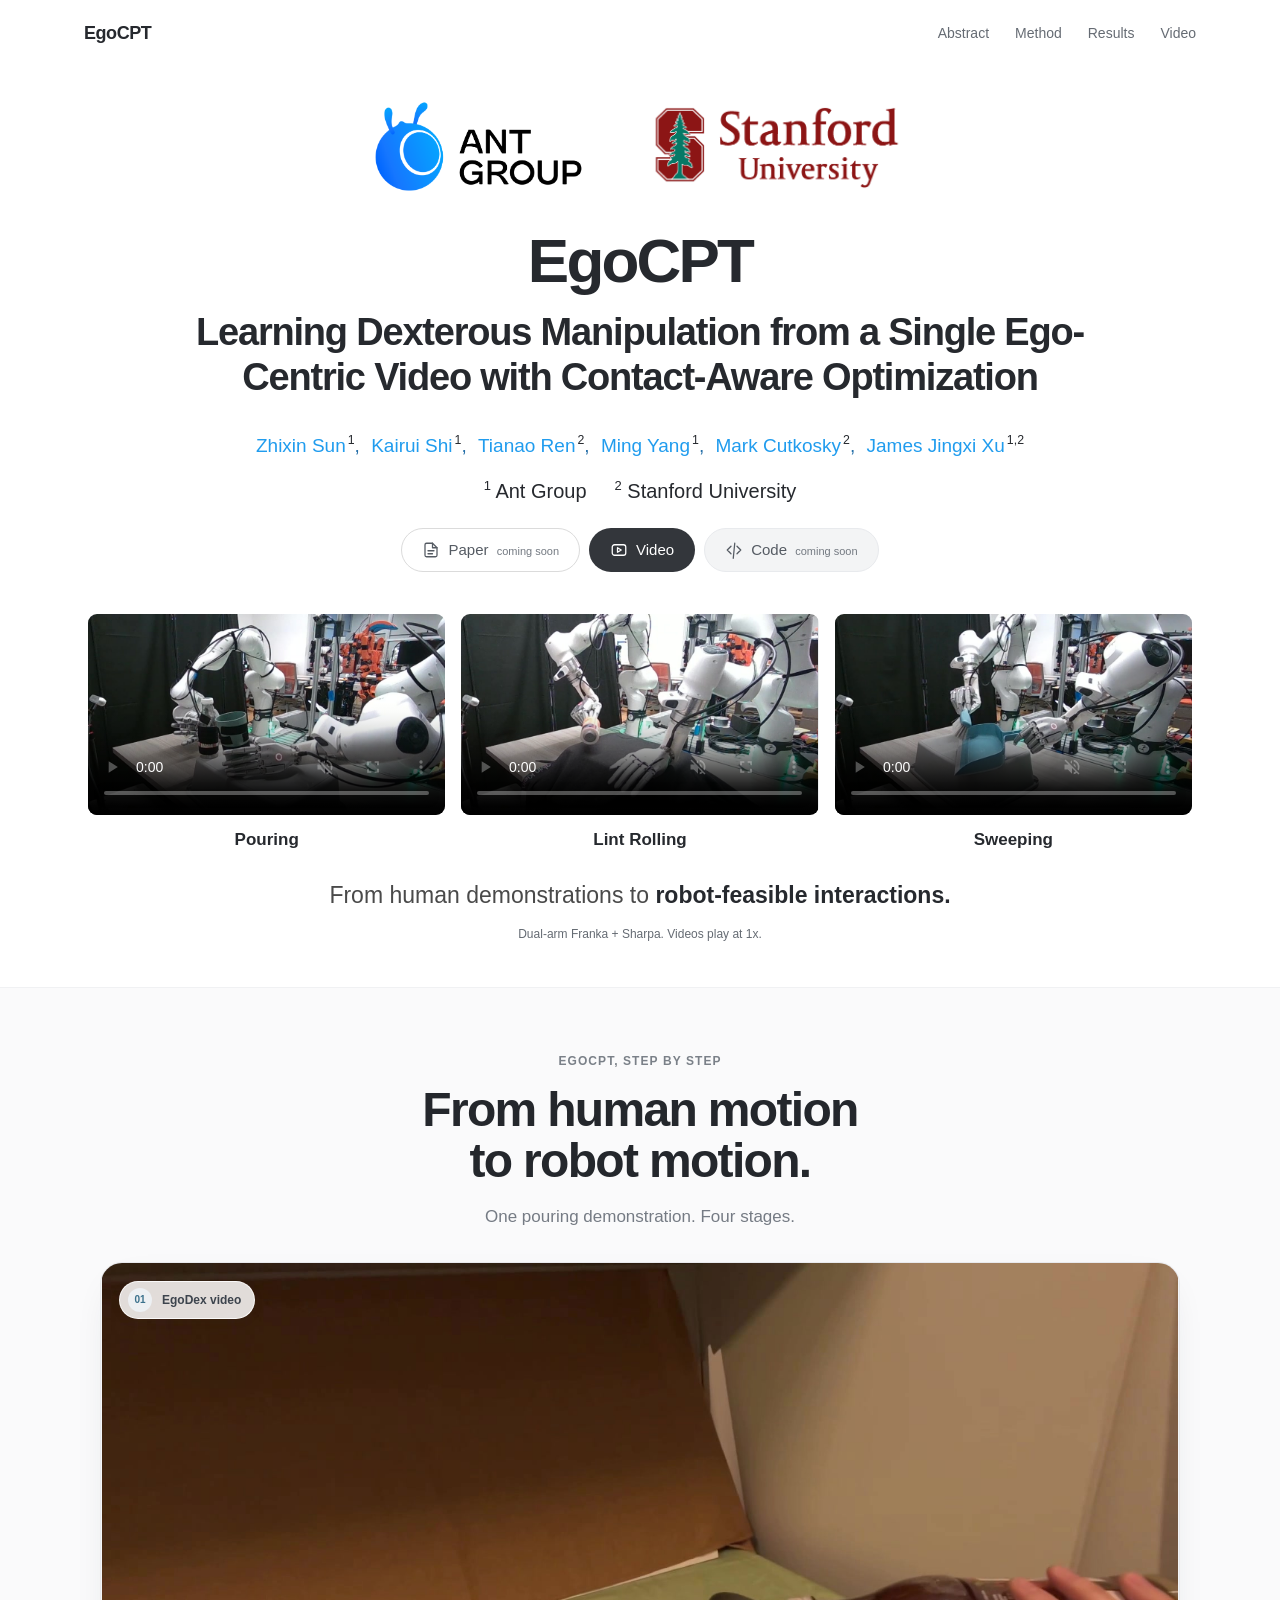
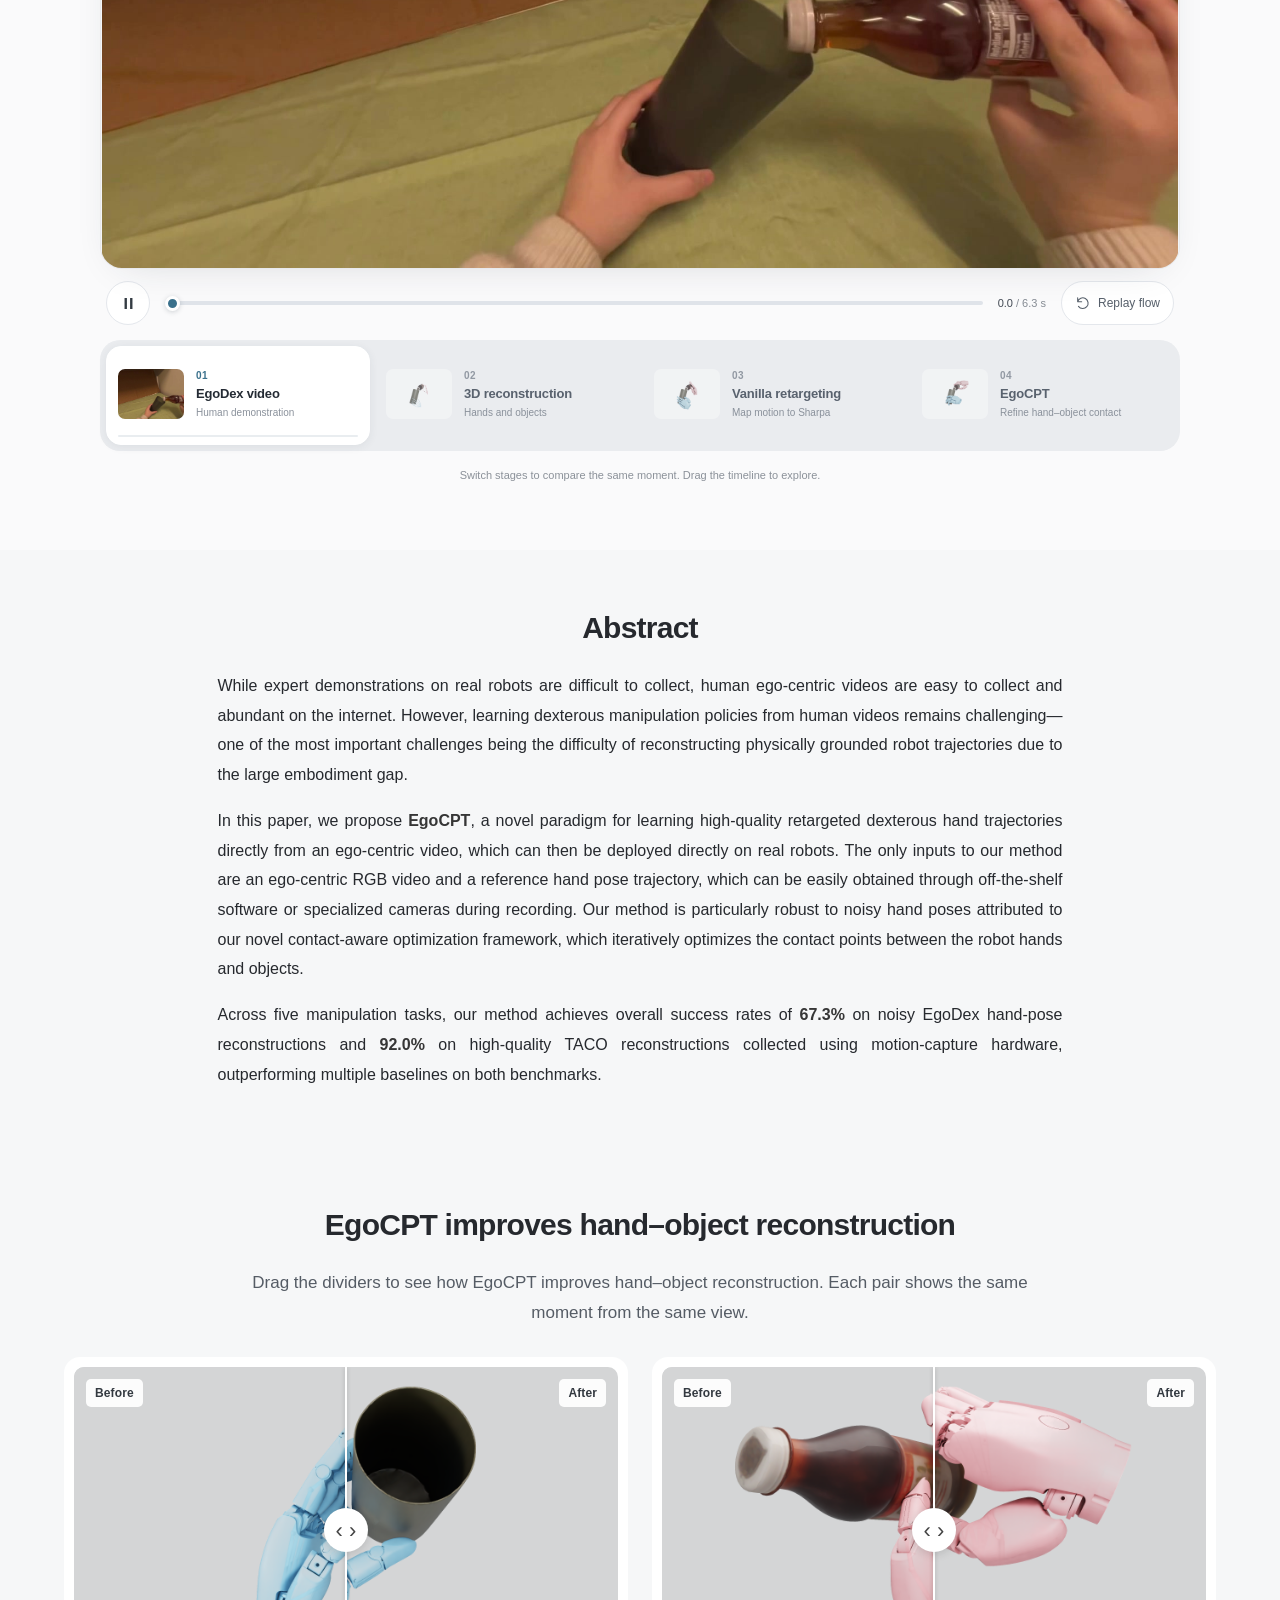
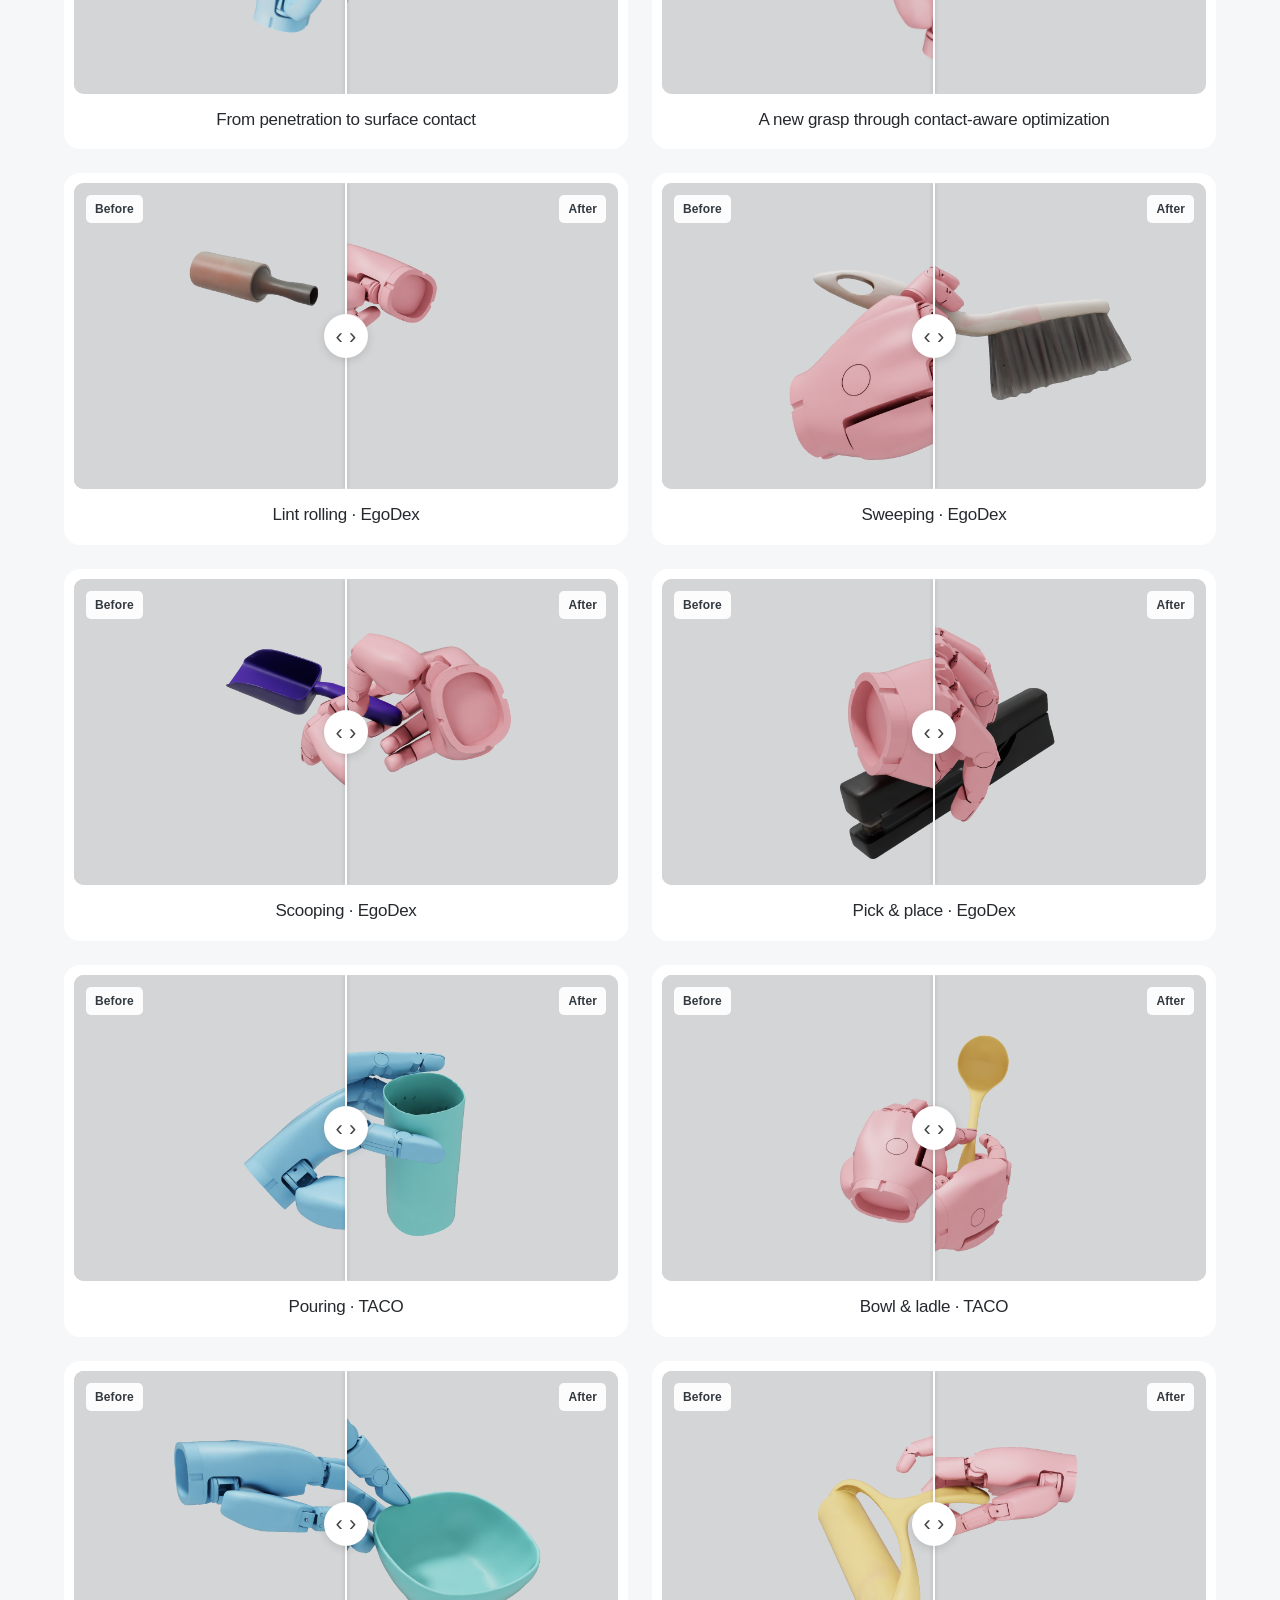
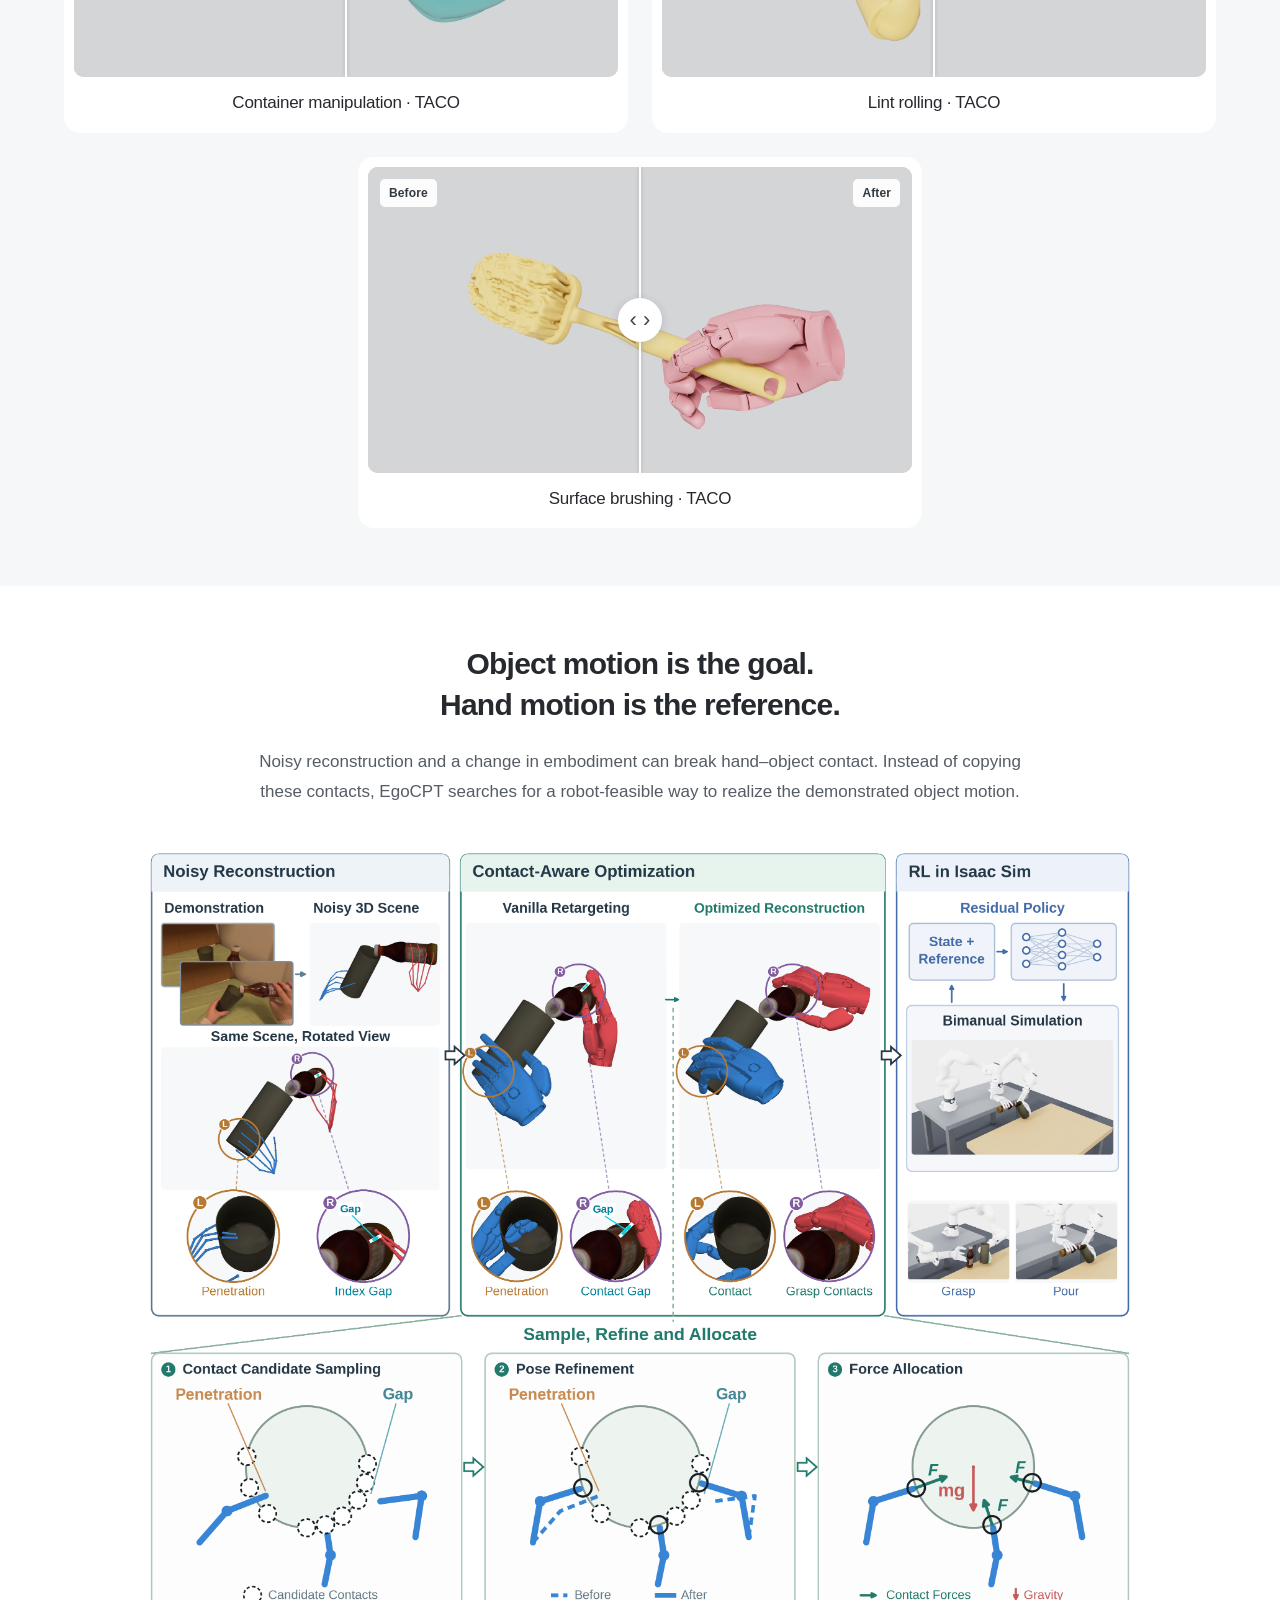
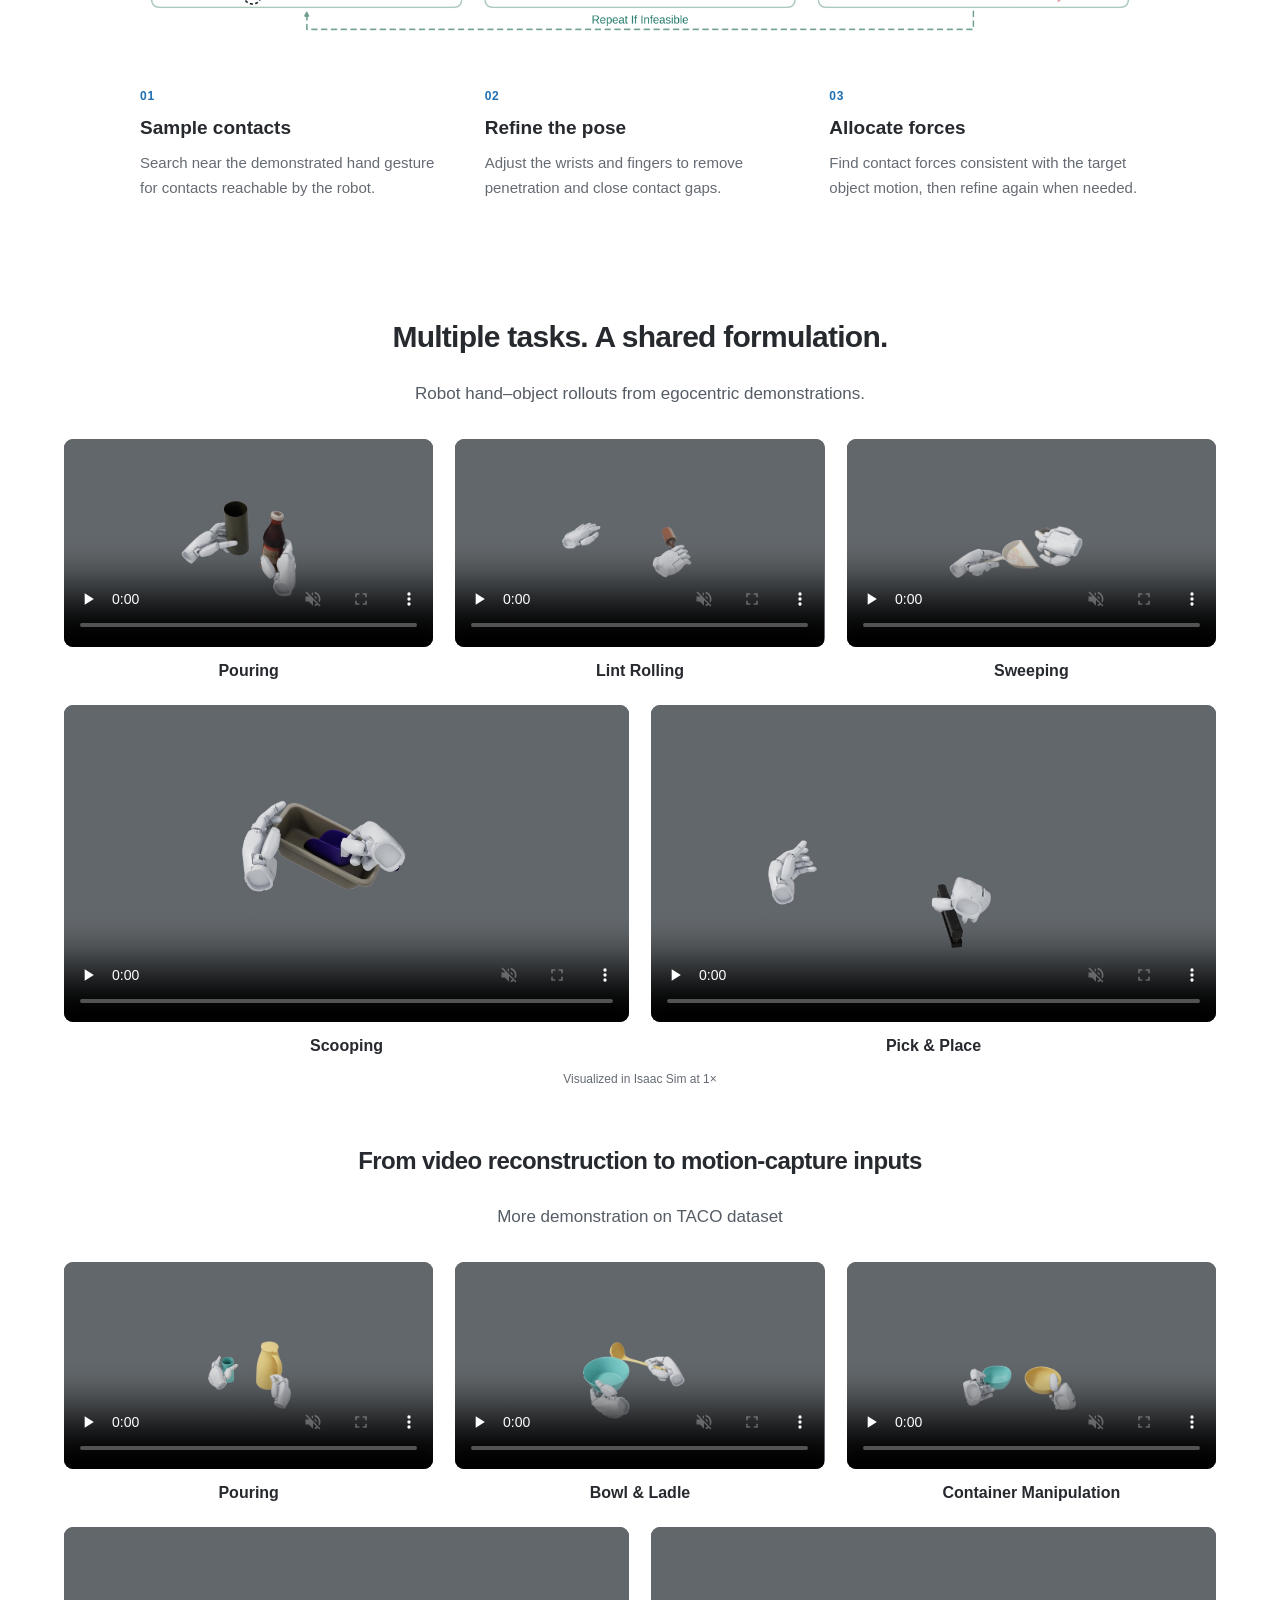
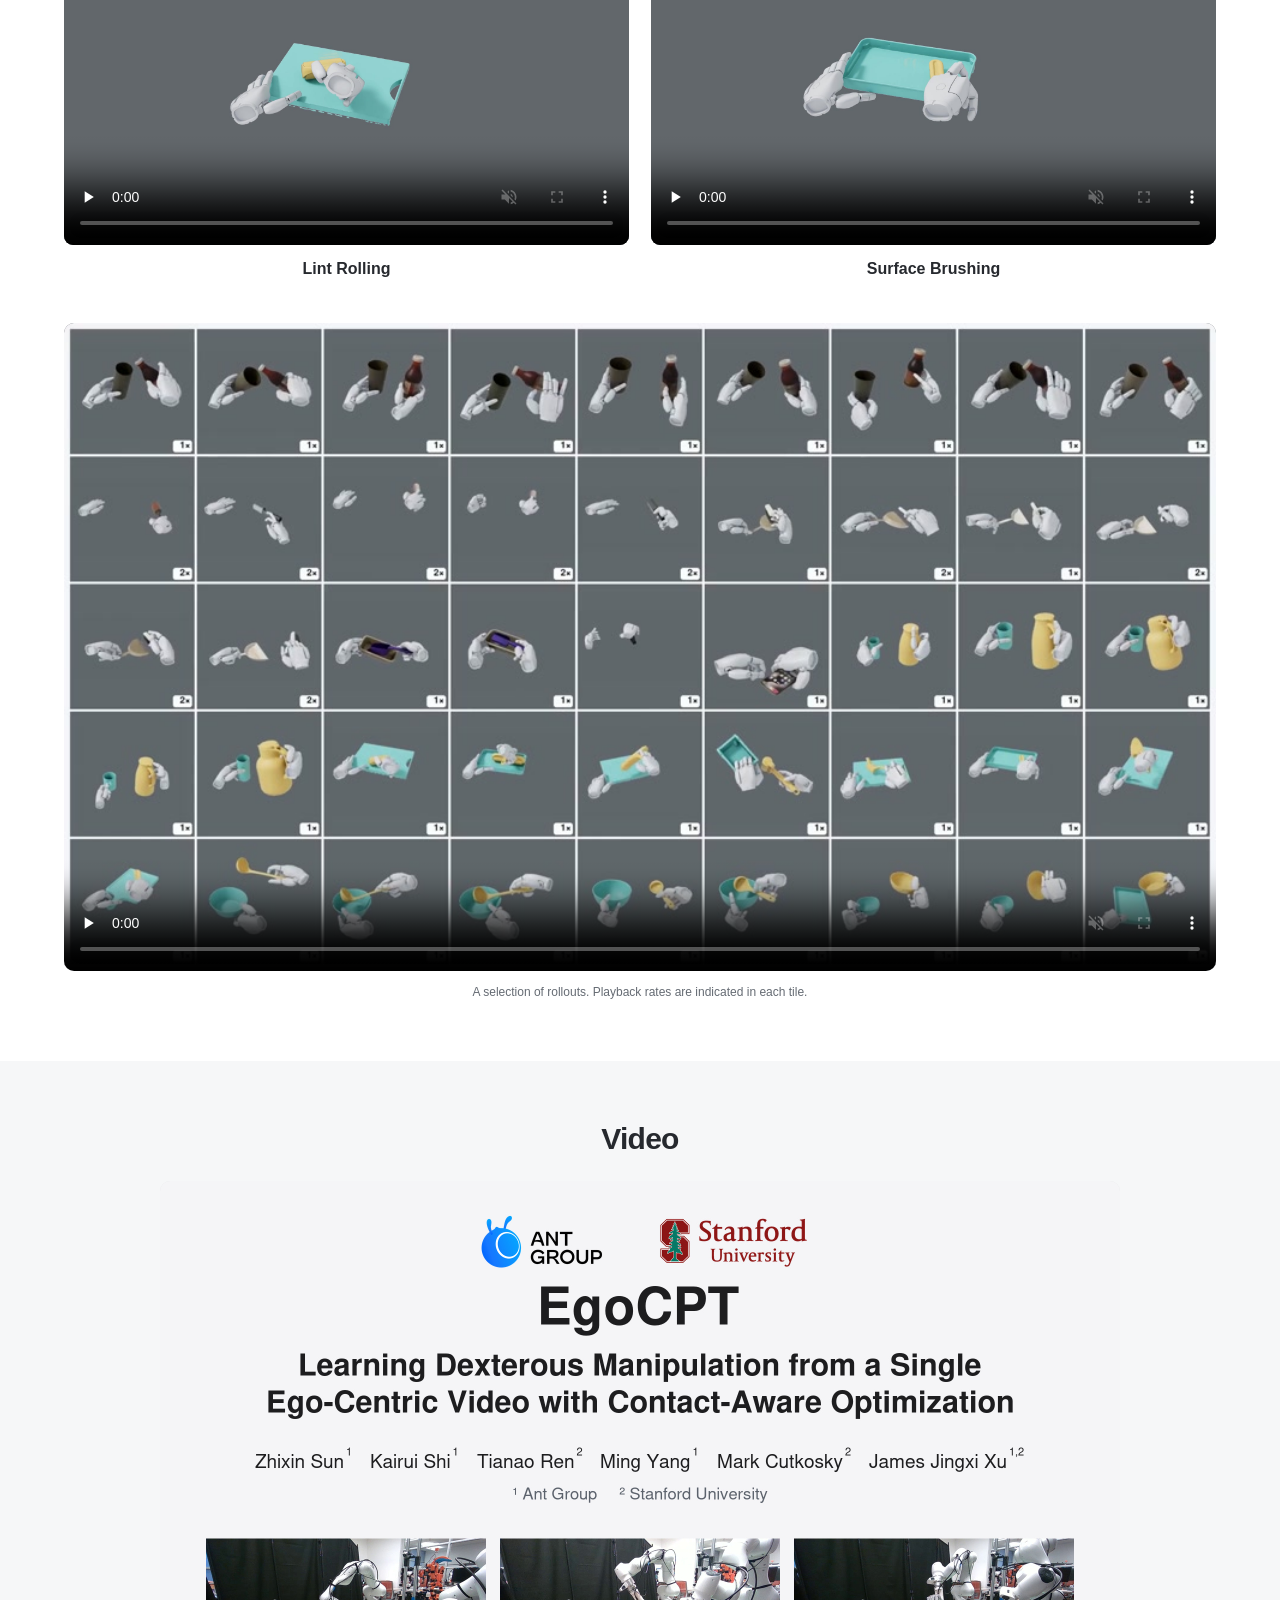
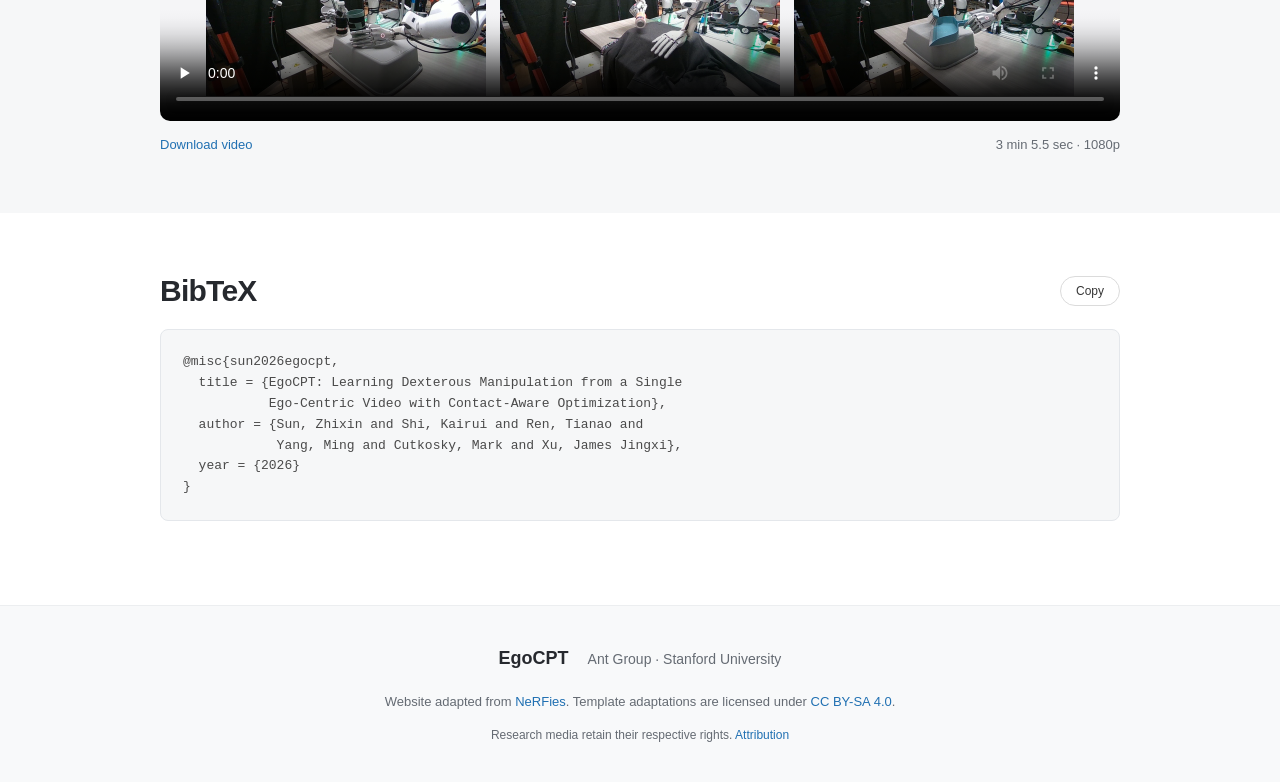
==== index.html @ 35721b4a "Remove unexplained author asterisk from site and video" ====
<!DOCTYPE html>
<html lang="en">
<head>
  <meta charset="utf-8">
  <meta name="viewport" content="width=device-width, initial-scale=1">
  <meta name="description" content="EgoCPT learns dexterous manipulation from a single ego-centric video with contact-aware optimization. A joint project of Ant Group and Stanford University.">
  <meta name="theme-color" content="#ffffff">
  <meta property="og:type" content="website">
  <meta property="og:title" content="EgoCPT: Learning Dexterous Manipulation from a Single Ego-Centric Video with Contact-Aware Optimization">
  <meta property="og:description" content="Object motion is the goal. Human hand motion is the reference. Recover robot-feasible contacts before learning to act.">
  <meta property="og:url" content="https://applewonder.github.io/EgoCPT.github.io/">
  <meta property="og:image" content="https://applewonder.github.io/EgoCPT.github.io/static/images/hero-pour.jpg">
  <link rel="canonical" href="https://applewonder.github.io/EgoCPT.github.io/">
  <title>EgoCPT: Learning Dexterous Manipulation from a Single Ego-Centric Video with Contact-Aware Optimization</title>
  <link rel="icon" href="static/images/favicon.svg" type="image/svg+xml">
  <link rel="stylesheet" href="static/css/bulma.min.css">
  <link rel="stylesheet" href="static/css/nerfies.css">
  <link rel="stylesheet" href="static/css/site.css">
  <link rel="stylesheet" href="static/css/flow.css">
  <script src="static/js/site.js" defer></script>
  <script src="static/js/flow.js" defer></script>
</head>
<body>
  <a class="skip-link" href="#main">Skip to content</a>
  <nav class="project-nav" aria-label="Page sections">
    <a class="wordmark" href="#top">EgoCPT</a>
    <div class="nav-links">
      <a href="#abstract">Abstract</a>
      <a href="#method">Method</a>
      <a href="#results">Results</a>
      <a href="#video">Video</a>
    </div>
  </nav>

  <main id="main">
    <!-- The publication header and section layout are adapted from NeRFies. -->
    <section class="hero publication-header" id="top">
      <div class="hero-body">
        <div class="container is-max-desktop has-text-centered">
          <div class="institution-logos" aria-label="Author affiliations">
            <a href="https://www.antgroup.com/en" target="_blank" rel="noopener" aria-label="Ant Group">
              <img class="ant-group-logo" src="static/logos/ant-group.png" alt="Ant Group" width="1311" height="575">
            </a>
            <a href="https://www.stanford.edu/" target="_blank" rel="noopener" aria-label="Stanford University">
              <img class="stanford-logo" src="static/logos/stanford.png" alt="Stanford University" width="1080" height="346">
            </a>
          </div>
          <h1 class="title is-1 publication-title">
            <span class="project-name">EgoCPT</span>
            <span class="paper-title">Learning Dexterous Manipulation from a Single Ego-Centric Video with Contact-Aware Optimization</span>
          </h1>
          <div class="publication-authors">
            <span class="author-block"><a href="https://www.linkedin.com/in/zhixin-sun-867335292/" target="_blank" rel="noopener noreferrer">Zhixin Sun</a><sup>1</sup>,</span>
            <span class="author-block"><a href="https://kairui-shi.github.io/" target="_blank" rel="noopener noreferrer">Kairui Shi</a><sup>1</sup>,</span>
            <span class="author-block"><a href="https://teoren0217.github.io/" target="_blank" rel="noopener noreferrer">Tianao Ren</a><sup>2</sup>,</span>
            <span class="author-block"><a href="https://users.ece.northwestern.edu/~mya671/" target="_blank" rel="noopener noreferrer">Ming Yang</a><sup>1</sup>,</span>
            <span class="author-block"><a href="https://profiles.stanford.edu/mark-cutkosky" target="_blank" rel="noopener noreferrer">Mark Cutkosky</a><sup>2</sup>,</span>
            <span class="author-block"><a href="https://jxu.ai/" target="_blank" rel="noopener noreferrer">James Jingxi Xu</a><sup>1,2</sup>
            </span>
          </div>
          <div class="publication-affiliations">
            <span><sup>1</sup> Ant Group</span>
            <span><sup>2</sup> Stanford University</span>
          </div>
          <div class="publication-links">
            <button class="button is-rounded code-pending paper-pending" type="button" disabled aria-label="Paper coming soon">
              <svg class="link-icon" viewBox="0 0 24 24" aria-hidden="true"><path d="M14 3H6a2 2 0 0 0-2 2v14a2 2 0 0 0 2 2h12a2 2 0 0 0 2-2V9z"/><path d="M14 3v6h6M8 13h8M8 17h6"/></svg>
              <span>Paper <span class="pending-note">coming soon</span></span>
            </button>
            <a class="button is-rounded is-dark" href="#video">
              <svg class="link-icon" viewBox="0 0 24 24" aria-hidden="true"><rect x="3" y="5" width="18" height="14" rx="3"/><path d="m10 9 5 3-5 3z"/></svg>
              <span>Video</span>
            </a>
            <span class="button is-rounded code-pending" aria-label="Research code coming soon">
              <svg class="link-icon" viewBox="0 0 24 24" aria-hidden="true"><path d="m8 7-5 5 5 5m8-10 5 5-5 5m-3-14-2 20"/></svg>
              <span>Code <span class="pending-note">coming soon</span></span>
            </span>
          </div>
        </div>
      </div>
    </section>

    <section class="hero teaser" aria-label="Real-world demonstrations">
      <div class="container is-max-widescreen">
        <div class="hero-body">
          <div class="hardware-grid">
            <figure class="hardware-card">
              <video class="auto-video" autoplay muted loop playsinline controls preload="metadata" poster="static/images/hero-pour.jpg" aria-label="Real-world pouring demonstration">
                <source src="static/videos/real-pour.mp4" type="video/mp4">
              </video>
              <figcaption>Pouring</figcaption>
            </figure>
            <figure class="hardware-card">
              <video class="auto-video" autoplay muted loop playsinline controls preload="metadata" poster="static/images/hero-lint.jpg" aria-label="Real-world lint rolling demonstration">
                <source src="static/videos/real-lint.mp4" type="video/mp4">
              </video>
              <figcaption>Lint Rolling</figcaption>
            </figure>
            <figure class="hardware-card">
              <video class="auto-video" autoplay muted loop playsinline controls preload="metadata" poster="static/images/hero-sweep.jpg" aria-label="Real-world sweeping demonstration">
                <source src="static/videos/real-sweep.mp4" type="video/mp4">
              </video>
              <figcaption>Sweeping</figcaption>
            </figure>
          </div>
          <h2 class="subtitle teaser-caption has-text-centered">
            From human demonstrations to <strong>robot-feasible interactions.</strong>
          </h2>
          <p class="media-note has-text-centered">Dual-arm Franka + Sharpa. Videos play at 1x.</p>
        </div>
      </div>
    </section>

    <section class="section flow-section" id="process" aria-labelledby="flow-title">
      <div class="container is-max-widescreen">
        <div class="flow-heading">
          <p class="flow-eyebrow">EgoCPT, step by step</p>
          <h2 id="flow-title">From human motion<br>to robot motion.</h2>
          <p>One pouring demonstration. Four stages.</p>
        </div>
        <div class="motion-flow" data-stage="0" data-state="idle">
          <div class="flow-screen" aria-label="Four-stage motion viewer">
            <div class="flow-view is-active" id="flow-panel-0" role="tabpanel" aria-labelledby="flow-tab-0">
              <video class="flow-video" muted playsinline controls preload="none" poster="static/images/flow-egodex.jpg" aria-label="Original EgoDex pouring video">
                <source src="static/videos/flow-egodex-1080p.mp4" type="video/mp4">
              </video>
            </div>
            <div class="flow-view" id="flow-panel-1" role="tabpanel" aria-labelledby="flow-tab-1" aria-hidden="true" inert>
              <video class="flow-video" muted playsinline controls preload="none" poster="static/images/flow-reconstruction.jpg" aria-label="Reconstructed hand skeletons and objects at the same time">
                <source src="static/videos/flow-reconstruction-1080p.mp4" type="video/mp4">
              </video>
            </div>
            <div class="flow-view" id="flow-panel-2" role="tabpanel" aria-labelledby="flow-tab-2" aria-hidden="true" inert>
              <video class="flow-video" muted playsinline controls preload="none" poster="static/images/flow-retarget.jpg" aria-label="Vanilla Sharpa retargeting at the same time">
                <source src="static/videos/flow-retarget-1080p.mp4" type="video/mp4">
              </video>
            </div>
            <div class="flow-view" id="flow-panel-3" role="tabpanel" aria-labelledby="flow-tab-3" aria-hidden="true" inert>
              <video class="flow-video" muted playsinline controls preload="none" poster="static/images/flow-egocpt.jpg" aria-label="EgoCPT optimized hand-object motion at the same time">
                <source src="static/videos/flow-egocpt-1080p.mp4" type="video/mp4">
              </video>
            </div>
            <div class="flow-badge" aria-hidden="true"><span class="flow-stage-number">01</span><span class="flow-stage-label">EgoDex video</span></div>
            <div class="flow-error" hidden role="status">This video could not load. <button type="button" class="flow-retry">Try again</button></div>
          </div>
          <div class="flow-controls">
            <button class="flow-toggle flow-icon-button" type="button" aria-label="Play flow">
              <svg class="flow-play-icon" viewBox="0 0 24 24" aria-hidden="true"><path d="m8 5 11 7-11 7z"/></svg>
              <svg class="flow-pause-icon" viewBox="0 0 24 24" aria-hidden="true"><path d="M7 5h3v14H7zM14 5h3v14h-3z"/></svg>
            </button>
            <input class="flow-scrub" type="range" min="0" max="189" step="1" value="0" aria-label="Time within the pouring demonstration" aria-valuetext="0.0 of 6.3 seconds">
            <span class="flow-clock" aria-hidden="true"><span class="flow-current-time">0.0</span><span> / 6.3 s</span></span>
            <button class="flow-replay" type="button" aria-label="Replay all four stages">
              <svg viewBox="0 0 24 24" aria-hidden="true"><path d="M4 10a8 8 0 1 1 1.2 7M4 4v6h6"/></svg><span>Replay flow</span>
            </button>
          </div>
          <div class="flow-tabs" role="tablist" aria-label="Stages from video to EgoCPT">
            <span class="flow-selection" aria-hidden="true"></span>
            <button class="flow-tab" id="flow-tab-0" type="button" role="tab" aria-controls="flow-panel-0" aria-selected="true" tabindex="0" data-label="EgoDex video">
              <img src="static/images/flow-egodex.jpg" width="96" height="54" alt="" loading="lazy">
              <span class="flow-tab-copy"><span class="flow-tab-number">01</span><strong>EgoDex video</strong><span class="flow-tab-detail">Human demonstration</span></span>
              <span class="flow-tab-progress" aria-hidden="true"><i></i></span>
            </button>
            <button class="flow-tab" id="flow-tab-1" type="button" role="tab" aria-controls="flow-panel-1" aria-selected="false" tabindex="-1" data-label="3D reconstruction">
              <img src="static/images/flow-reconstruction.jpg" width="96" height="54" alt="" loading="lazy">
              <span class="flow-tab-copy"><span class="flow-tab-number">02</span><strong>3D reconstruction</strong><span class="flow-tab-detail">Hands and objects</span></span>
              <span class="flow-tab-progress" aria-hidden="true"><i></i></span>
            </button>
            <button class="flow-tab" id="flow-tab-2" type="button" role="tab" aria-controls="flow-panel-2" aria-selected="false" tabindex="-1" data-label="Vanilla retargeting">
              <img src="static/images/flow-retarget.jpg" width="96" height="54" alt="" loading="lazy">
              <span class="flow-tab-copy"><span class="flow-tab-number">03</span><strong>Vanilla retargeting</strong><span class="flow-tab-detail">Map motion to Sharpa</span></span>
              <span class="flow-tab-progress" aria-hidden="true"><i></i></span>
            </button>
            <button class="flow-tab" id="flow-tab-3" type="button" role="tab" aria-controls="flow-panel-3" aria-selected="false" tabindex="-1" data-label="EgoCPT">
              <img src="static/images/flow-egocpt.jpg" width="96" height="54" alt="" loading="lazy">
              <span class="flow-tab-copy"><span class="flow-tab-number">04</span><strong>EgoCPT</strong><span class="flow-tab-detail">Refine hand–object contact</span></span>
              <span class="flow-tab-progress" aria-hidden="true"><i></i></span>
            </button>
          </div>
          <p class="flow-hint">Switch stages to compare the same moment. Drag the timeline to explore.</p>
          <p class="flow-announcement flow-sr-only" aria-live="polite"></p>
        </div>
      </div>
    </section>

    <section class="section section-soft" id="abstract">
      <div class="container is-max-desktop">
        <h2 class="title is-3 has-text-centered">Abstract</h2>
        <div class="content abstract-copy">
          <p>While expert demonstrations on real robots are difficult to collect, human ego-centric videos are easy to collect and abundant on the internet. However, learning dexterous manipulation policies from human videos remains challenging—one of the most important challenges being the difficulty of reconstructing physically grounded robot trajectories due to the large embodiment gap.</p>
          <p>In this paper, we propose <strong>EgoCPT</strong>, a novel paradigm for learning high-quality retargeted dexterous hand trajectories directly from an ego-centric video, which can then be deployed directly on real robots. The only inputs to our method are an ego-centric RGB video and a reference hand pose trajectory, which can be easily obtained through off-the-shelf software or specialized cameras during recording. Our method is particularly robust to noisy hand poses attributed to our novel contact-aware optimization framework, which iteratively optimizes the contact points between the robot hands and objects.</p>
          <p>Across five manipulation tasks, our method achieves overall success rates of <strong>67.3%</strong> on noisy EgoDex hand-pose reconstructions and <strong>92.0%</strong> on high-quality TACO reconstructions collected using motion-capture hardware, outperforming multiple baselines on both benchmarks.</p>
        </div>
      </div>
    </section>

    <section class="section section-soft" id="contacts">
      <div class="container is-max-widescreen">
        <h2 class="title is-3 has-text-centered">EgoCPT improves hand–object reconstruction</h2>
        <p class="section-intro">Drag the dividers to see how EgoCPT improves hand–object reconstruction. Each pair shows the same moment from the same view.</p>
        <div class="comparison-grid">
          <article class="task-comparison featured-comparison" data-task="pour-cup">
            <div class="image-comparison" style="--split:50%">
              <img class="comparison-image" src="static/images/cup-after.png" alt="Optimized fingers contacting the cup surface" loading="lazy" width="2048" height="1229">
              <div class="before-layer"><img class="comparison-image" src="static/images/cup-before.png" alt="Retargeted fingers penetrating the cup wall" loading="lazy" width="2048" height="1229"></div>
              <span class="comparison-label-layer label-layer-before"><span class="comparison-label label-before">Before</span></span>
              <span class="comparison-label-layer label-layer-after"><span class="comparison-label label-after">After</span></span>
              <span class="comparison-divider" aria-hidden="true"><span>‹ ›</span></span>
              <input type="range" min="0" max="100" step="0.1" value="50" aria-label="Compare cup contact before and after optimization" aria-valuetext="50 percent Before, 50 percent After">
            </div>
            <h3 class="detail-title">From penetration to surface contact</h3>
          </article>
          <article class="task-comparison featured-comparison" data-task="pour-grasp">
            <div class="image-comparison" style="--split:50%">
              <img class="comparison-image" src="static/images/grasp-after.png" alt="New multi-finger grasp produced by contact-aware optimization" loading="lazy" width="2048" height="1229">
              <div class="before-layer"><img class="comparison-image" src="static/images/grasp-before.png" alt="Retargeted fingers with a gap to the bottle surface" loading="lazy" width="2048" height="1229"></div>
              <span class="comparison-label-layer label-layer-before"><span class="comparison-label label-before">Before</span></span>
              <span class="comparison-label-layer label-layer-after"><span class="comparison-label label-after">After</span></span>
              <span class="comparison-divider" aria-hidden="true"><span>‹ ›</span></span>
              <input type="range" min="0" max="100" step="0.1" value="50" aria-label="Compare bottle grasp before and after optimization" aria-valuetext="50 percent Before, 50 percent After">
            </div>
            <h3 class="detail-title">A new grasp through contact-aware optimization</h3>
          </article>
        </div>
        <div class="comparison-grid">
          <article class="task-comparison" data-task="lint">
            <div class="image-comparison" style="--split:50%">
              <img class="comparison-image" src="static/images/contact-lint-11-view0-after.png" alt="Lint rolling: EgoCPT hand–object contact" loading="lazy" width="1920" height="1080">
              <div class="before-layer"><img class="comparison-image" src="static/images/contact-lint-11-view0-before.png" alt="Lint rolling: input retargeted hand pose at the same time" loading="lazy" width="1920" height="1080"></div>
              <span class="comparison-label-layer label-layer-before"><span class="comparison-label label-before">Before</span></span>
              <span class="comparison-label-layer label-layer-after"><span class="comparison-label label-after">After</span></span>
              <span class="comparison-divider" aria-hidden="true"><span>‹ ›</span></span>
              <input type="range" min="0" max="100" step="0.1" value="50" aria-label="Compare Lint rolling before and after contact optimization" aria-valuetext="50 percent Before, 50 percent After">
            </div>
            <h3 class="detail-title">Lint rolling · EgoDex</h3>
          </article>
          <article class="task-comparison" data-task="sweep">
            <div class="image-comparison" style="--split:50%">
              <img class="comparison-image" src="static/images/contact-sweep-focus-after.png" alt="Sweeping: EgoCPT hand–object contact" loading="lazy" width="1920" height="1080">
              <div class="before-layer"><img class="comparison-image" src="static/images/contact-sweep-focus-before.png" alt="Sweeping: input retargeted hand pose at the same time" loading="lazy" width="1920" height="1080"></div>
              <span class="comparison-label-layer label-layer-before"><span class="comparison-label label-before">Before</span></span>
              <span class="comparison-label-layer label-layer-after"><span class="comparison-label label-after">After</span></span>
              <span class="comparison-divider" aria-hidden="true"><span>‹ ›</span></span>
              <input type="range" min="0" max="100" step="0.1" value="50" aria-label="Compare Sweeping before and after contact optimization" aria-valuetext="50 percent Before, 50 percent After">
            </div>
            <h3 class="detail-title">Sweeping · EgoDex</h3>
          </article>
          <article class="task-comparison" data-task="scoop">
            <div class="image-comparison" style="--split:50%">
              <img class="comparison-image" src="static/images/contact-scoop-2238-view0-after.png" alt="Scooping: EgoCPT hand–object contact" loading="lazy" width="1920" height="1080">
              <div class="before-layer"><img class="comparison-image" src="static/images/contact-scoop-2238-view0-before.png" alt="Scooping: input retargeted hand pose at the same time" loading="lazy" width="1920" height="1080"></div>
              <span class="comparison-label-layer label-layer-before"><span class="comparison-label label-before">Before</span></span>
              <span class="comparison-label-layer label-layer-after"><span class="comparison-label label-after">After</span></span>
              <span class="comparison-divider" aria-hidden="true"><span>‹ ›</span></span>
              <input type="range" min="0" max="100" step="0.1" value="50" aria-label="Compare Scooping before and after contact optimization" aria-valuetext="50 percent Before, 50 percent After">
            </div>
            <h3 class="detail-title">Scooping · EgoDex</h3>
          </article>
          <article class="task-comparison" data-task="pick">
            <div class="image-comparison" style="--split:50%">
              <img class="comparison-image" src="static/images/contact-pick-focus-after.png" alt="Pick &amp; place: EgoCPT hand–object contact" loading="lazy" width="1920" height="1080">
              <div class="before-layer"><img class="comparison-image" src="static/images/contact-pick-focus-before.png" alt="Pick &amp; place: input retargeted hand pose at the same time" loading="lazy" width="1920" height="1080"></div>
              <span class="comparison-label-layer label-layer-before"><span class="comparison-label label-before">Before</span></span>
              <span class="comparison-label-layer label-layer-after"><span class="comparison-label label-after">After</span></span>
              <span class="comparison-divider" aria-hidden="true"><span>‹ ›</span></span>
              <input type="range" min="0" max="100" step="0.1" value="50" aria-label="Compare Pick &amp; place before and after contact optimization" aria-valuetext="50 percent Before, 50 percent After">
            </div>
            <h3 class="detail-title">Pick &amp; place · EgoDex</h3>
          </article>
        </div>
        <div class="comparison-grid taco-contact-grid" id="taco-contacts" role="group" aria-label="TACO comparisons">
          <article class="task-comparison" data-task="taco-pour">
            <div class="image-comparison" style="--split:50%">
              <img class="comparison-image" src="static/images/contact-taco-pour-focus-after.png" alt="Pouring · TACO: EgoCPT hand–object contact" loading="lazy" width="1920" height="1080">
              <div class="before-layer"><img class="comparison-image" src="static/images/contact-taco-pour-focus-before.png" alt="Pouring · TACO: input retargeted hand pose at the same time" loading="lazy" width="1920" height="1080"></div>
              <span class="comparison-label-layer label-layer-before"><span class="comparison-label label-before">Before</span></span>
              <span class="comparison-label-layer label-layer-after"><span class="comparison-label label-after">After</span></span>
              <span class="comparison-divider" aria-hidden="true"><span>‹ ›</span></span>
              <input type="range" min="0" max="100" step="0.1" value="50" aria-label="Compare Pouring · TACO before and after contact optimization" aria-valuetext="50 percent Before, 50 percent After">
            </div>
            <h3 class="detail-title">Pouring · TACO</h3>
          </article>
          <article class="task-comparison" data-task="taco-ladle">
            <div class="image-comparison" style="--split:50%">
              <img class="comparison-image" src="static/images/contact-taco-ladle-focus-after.png" alt="Bowl &amp; ladle · TACO: EgoCPT hand–object contact" loading="lazy" width="1920" height="1080">
              <div class="before-layer"><img class="comparison-image" src="static/images/contact-taco-ladle-focus-before.png" alt="Bowl &amp; ladle · TACO: input retargeted hand pose at the same time" loading="lazy" width="1920" height="1080"></div>
              <span class="comparison-label-layer label-layer-before"><span class="comparison-label label-before">Before</span></span>
              <span class="comparison-label-layer label-layer-after"><span class="comparison-label label-after">After</span></span>
              <span class="comparison-divider" aria-hidden="true"><span>‹ ›</span></span>
              <input type="range" min="0" max="100" step="0.1" value="50" aria-label="Compare Bowl &amp; ladle · TACO before and after contact optimization" aria-valuetext="50 percent Before, 50 percent After">
            </div>
            <h3 class="detail-title">Bowl &amp; ladle · TACO</h3>
          </article>
          <article class="task-comparison" data-task="taco-pick">
            <div class="image-comparison" style="--split:50%">
              <img class="comparison-image" src="static/images/contact-taco-pick-focus-after.png" alt="Container manipulation · TACO: EgoCPT hand–object contact" loading="lazy" width="1920" height="1080">
              <div class="before-layer"><img class="comparison-image" src="static/images/contact-taco-pick-focus-before.png" alt="Container manipulation · TACO: input retargeted hand pose at the same time" loading="lazy" width="1920" height="1080"></div>
              <span class="comparison-label-layer label-layer-before"><span class="comparison-label label-before">Before</span></span>
              <span class="comparison-label-layer label-layer-after"><span class="comparison-label label-after">After</span></span>
              <span class="comparison-divider" aria-hidden="true"><span>‹ ›</span></span>
              <input type="range" min="0" max="100" step="0.1" value="50" aria-label="Compare Container manipulation · TACO before and after contact optimization" aria-valuetext="50 percent Before, 50 percent After">
            </div>
            <h3 class="detail-title">Container manipulation · TACO</h3>
          </article>
          <article class="task-comparison" data-task="taco-lint">
            <div class="image-comparison" style="--split:50%">
              <img class="comparison-image" src="static/images/contact-taco-lint-taco_07-view-70-after.png" alt="Lint rolling · TACO: EgoCPT hand–object contact" loading="lazy" width="1920" height="1080">
              <div class="before-layer"><img class="comparison-image" src="static/images/contact-taco-lint-taco_07-view-70-before.png" alt="Lint rolling · TACO: input retargeted hand pose at the same time" loading="lazy" width="1920" height="1080"></div>
              <span class="comparison-label-layer label-layer-before"><span class="comparison-label label-before">Before</span></span>
              <span class="comparison-label-layer label-layer-after"><span class="comparison-label label-after">After</span></span>
              <span class="comparison-divider" aria-hidden="true"><span>‹ ›</span></span>
              <input type="range" min="0" max="100" step="0.1" value="50" aria-label="Compare Lint rolling · TACO before and after contact optimization" aria-valuetext="50 percent Before, 50 percent After">
            </div>
            <h3 class="detail-title">Lint rolling · TACO</h3>
          </article>
          <article class="task-comparison" data-task="taco-brush">
            <div class="image-comparison" style="--split:50%">
              <img class="comparison-image" src="static/images/contact-taco-brush-taco_12-view-70-after.png" alt="Surface brushing · TACO: EgoCPT hand–object contact" loading="lazy" width="1920" height="1080">
              <div class="before-layer"><img class="comparison-image" src="static/images/contact-taco-brush-taco_12-view-70-before.png" alt="Surface brushing · TACO: input retargeted hand pose at the same time" loading="lazy" width="1920" height="1080"></div>
              <span class="comparison-label-layer label-layer-before"><span class="comparison-label label-before">Before</span></span>
              <span class="comparison-label-layer label-layer-after"><span class="comparison-label label-after">After</span></span>
              <span class="comparison-divider" aria-hidden="true"><span>‹ ›</span></span>
              <input type="range" min="0" max="100" step="0.1" value="50" aria-label="Compare Surface brushing · TACO before and after contact optimization" aria-valuetext="50 percent Before, 50 percent After">
            </div>
            <h3 class="detail-title">Surface brushing · TACO</h3>
          </article>
        </div>
      </div>
    </section>

    <section class="section" id="method">
      <div class="container is-max-widescreen">
        <h2 class="title is-3 has-text-centered">Object motion is the goal.<br>Hand motion is the reference.</h2>
        <p class="section-intro">Noisy reconstruction and a change in embodiment can break hand–object contact. Instead of copying these contacts, EgoCPT searches for a robot-feasible way to realize the demonstrated object motion.</p>
        <figure class="pipeline-figure">
          <a href="static/images/pipeline.png" target="_blank" rel="noopener" aria-label="Open full-resolution EgoCPT pipeline figure">
            <img src="static/images/pipeline.png" alt="EgoCPT pipeline: noisy reconstruction, contact-aware optimization, and residual reinforcement learning. Optimization alternates contact candidate sampling, pose refinement, and force allocation." loading="lazy" width="1760" height="1430">
          </a>
        </figure>
        <div class="method-steps">
          <article><span class="step-number">01</span><h3>Sample contacts</h3><p>Search near the demonstrated hand gesture for contacts reachable by the robot.</p></article>
          <article><span class="step-number">02</span><h3>Refine the pose</h3><p>Adjust the wrists and fingers to remove penetration and close contact gaps.</p></article>
          <article><span class="step-number">03</span><h3>Allocate forces</h3><p>Find contact forces consistent with the target object motion, then refine again when needed.</p></article>
        </div>
      </div>
    </section>

    <section class="section" id="results">
      <div class="container is-max-widescreen">
        <h2 class="title is-3 has-text-centered">Multiple tasks. A shared formulation.</h2>
        <p class="section-intro">Robot hand–object rollouts from egocentric demonstrations.</p>
        <div class="results-carousel task-gallery" aria-label="EgoDex rollout examples">
          <figure class="result-card"><video class="auto-video" muted loop playsinline controls preload="none" poster="static/images/pour-1080p.jpg" aria-label="Pouring rollout"><source src="static/videos/pour-1080p.mp4" type="video/mp4"></video><figcaption>Pouring</figcaption></figure>
          <figure class="result-card"><video class="auto-video" muted loop playsinline controls preload="none" poster="static/images/lint-1080p.jpg" aria-label="Lint rolling rollout"><source src="static/videos/lint-1080p.mp4" type="video/mp4"></video><figcaption>Lint Rolling</figcaption></figure>
          <figure class="result-card"><video class="auto-video" muted loop playsinline controls preload="none" poster="static/images/sweep-1080p.jpg" aria-label="Sweeping rollout"><source src="static/videos/sweep-1080p.mp4" type="video/mp4"></video><figcaption>Sweeping</figcaption></figure>
          <figure class="result-card"><video class="auto-video" muted loop playsinline controls preload="none" poster="static/images/scoop-1080p.jpg" aria-label="Ice scooping rollout"><source src="static/videos/scoop-1080p.mp4" type="video/mp4"></video><figcaption>Scooping</figcaption></figure>
          <figure class="result-card"><video class="auto-video" muted loop playsinline controls preload="none" poster="static/images/pick-held-start-1080p.jpg" aria-label="Stapler pick and place rollout"><source src="static/videos/pick-held-start-1080p.mp4" type="video/mp4"></video><figcaption>Pick &amp; Place</figcaption></figure>
        </div>
        <p class="media-note has-text-centered">Visualized in Isaac Sim at 1×</p>
        <h3 class="title is-4 has-text-centered taco-heading">From video reconstruction to motion-capture inputs</h3>
        <p class="section-intro">More demonstration on TACO dataset</p>
        <div class="taco-gallery">
          <figure class="result-card"><video class="auto-video" muted loop playsinline controls preload="none" poster="static/images/taco-pour-1080p.jpg" aria-label="TACO pouring rollout"><source src="static/videos/taco-pour-1080p.mp4" type="video/mp4"></video><figcaption>Pouring</figcaption></figure>
          <figure class="result-card"><video class="auto-video" muted loop playsinline controls preload="none" poster="static/images/taco-ladle-1080p.jpg" aria-label="TACO bowl and ladle rollout"><source src="static/videos/taco-ladle-1080p.mp4" type="video/mp4"></video><figcaption>Bowl &amp; Ladle</figcaption></figure>
          <figure class="result-card"><video class="auto-video" muted loop playsinline controls preload="none" poster="static/images/taco-pick-1080p.jpg" aria-label="TACO container manipulation rollout"><source src="static/videos/taco-pick-1080p.mp4" type="video/mp4"></video><figcaption>Container Manipulation</figcaption></figure>
          <figure class="result-card"><video class="auto-video" muted loop playsinline controls preload="none" poster="static/images/taco-lint-1080p.jpg" aria-label="TACO lint rolling rollout"><source src="static/videos/taco-lint-1080p.mp4" type="video/mp4"></video><figcaption>Lint Rolling</figcaption></figure>
          <figure class="result-card"><video class="auto-video" muted loop playsinline controls preload="none" poster="static/images/taco-brush-1080p.jpg" aria-label="TACO surface brushing rollout"><source src="static/videos/taco-brush-1080p.mp4" type="video/mp4"></video><figcaption>Surface Brushing</figcaption></figure>
        </div>
        <div class="wall-block">
          <video class="auto-video success-wall" muted loop playsinline controls preload="none" poster="static/images/success-wall.jpg" aria-label="A wall of hand-object rollouts"><source src="static/videos/success-wall.mp4" type="video/mp4"></video>
          <p class="media-note has-text-centered">A selection of rollouts. Playback rates are indicated in each tile.</p>
        </div>
      </div>
    </section>

    <section class="section section-soft" id="video">
      <div class="container is-max-desktop">
        <h2 class="title is-3 has-text-centered">Video</h2>
        <video class="full-video" controls playsinline preload="none" poster="static/images/video-poster.jpg" aria-label="EgoCPT supplementary video">
          <source src="static/videos/overview-1080p.mp4" type="video/mp4">
          Your browser does not support embedded video. <a href="static/videos/overview-1080p.mp4">Download the video.</a>
        </video>
        <div class="video-download"><a href="static/videos/overview-1080p.mp4" download>Download video</a><span>3 min 5.5 sec · 1080p</span></div>
      </div>
    </section>

    <section class="section" id="bibtex">
      <div class="container is-max-desktop">
        <div class="citation-heading"><h2 class="title is-3">BibTeX</h2><button class="button is-small is-rounded" id="copy-bibtex" type="button">Copy</button></div>
        <pre class="citation"><code id="bibtex-code">@misc{sun2026egocpt,
  title = {EgoCPT: Learning Dexterous Manipulation from a Single
           Ego-Centric Video with Contact-Aware Optimization},
  author = {Sun, Zhixin and Shi, Kairui and Ren, Tianao and
            Yang, Ming and Cutkosky, Mark and Xu, James Jingxi},
  year = {2026}
}</code></pre>
        <p id="copy-status" class="copy-status" aria-live="polite"></p>
      </div>
    </section>
  </main>

  <footer class="footer">
    <div class="container is-max-desktop has-text-centered">
      <p class="footer-name">EgoCPT <span>Ant Group · Stanford University</span></p>
      <p>Website adapted from <a href="https://nerfies.github.io/" target="_blank" rel="noopener">NeRFies</a>.
        Template adaptations are licensed under <a href="https://creativecommons.org/licenses/by-sa/4.0/" target="_blank" rel="noopener">CC BY-SA 4.0</a>.</p>
      <p class="media-note">Research media retain their respective rights. <a href="THIRD_PARTY.md">Attribution</a></p>
    </div>
  </footer>
</body>
</html>
---- static/css/nerfies.css ----
body {
  font-family: 'Noto Sans', sans-serif;
}


.footer .icon-link {
    font-size: 25px;
    color: #000;
}

.link-block a {
    margin-top: 5px;
    margin-bottom: 5px;
}

.dnerf {
  font-variant: small-caps;
}


.teaser .hero-body {
  padding-top: 0;
  padding-bottom: 3rem;
}

.teaser {
  font-family: 'Google Sans', sans-serif;
}


.publication-title {
}

.publication-banner {
  max-height: parent;

}

.publication-banner video {
  position: relative;
  left: auto;
  top: auto;
  transform: none;
  object-fit: fit;
}

.publication-header .hero-body {
}

.publication-title {
    font-family: 'Google Sans', sans-serif;
}

.publication-authors {
    font-family: 'Google Sans', sans-serif;
}

.publication-venue {
    color: #555;
    width: fit-content;
    font-weight: bold;
}

.publication-awards {
    color: #ff3860;
    width: fit-content;
    font-weight: bolder;
}

.publication-authors {
}

.publication-authors a {
   color: hsl(204, 86%, 53%) !important;
}

.publication-authors a:hover {
    text-decoration: underline;
}

.author-block {
  display: inline-block;
}

.publication-banner img {
}

.publication-authors {
  /*color: #4286f4;*/
}

.publication-video {
    position: relative;
    width: 100%;
    height: 0;
    padding-bottom: 56.25%;

    overflow: hidden;
    border-radius: 10px !important;
}

.publication-video iframe {
    position: absolute;
    top: 0;
    left: 0;
    width: 100%;
    height: 100%;
}

.publication-body img {
}

.results-carousel {
  overflow: hidden;
}

.results-carousel .item {
  margin: 5px;
  overflow: hidden;
  border: 1px solid #bbb;
  border-radius: 10px;
  padding: 0;
  font-size: 0;
}

.results-carousel video {
  margin: 0;
}


.interpolation-panel {
  background: #f5f5f5;
  border-radius: 10px;
}

.interpolation-panel .interpolation-image {
  width: 100%;
  border-radius: 5px;
}

.interpolation-video-column {
}

.interpolation-panel .slider {
  margin: 0 !important;
}

.interpolation-panel .slider {
  margin: 0 !important;
}

#interpolation-image-wrapper {
  width: 100%;
}
#interpolation-image-wrapper img {
  border-radius: 5px;
}
---- static/css/site.css ----
/* EgoCPT adaptations of the NeRFies project-page template (CC BY-SA 4.0). */
:root { --ink: #26292e; --muted: #656b73; --blue: #2070b2; --soft: #f6f7f8; --line: #e4e7eb; }
html { scroll-behavior: smooth; scroll-padding-top: 28px; }
body { font-family: -apple-system, BlinkMacSystemFont, "Segoe UI", "Noto Sans", sans-serif; color: var(--ink); -webkit-font-smoothing: antialiased; font-optical-sizing: auto; }
.title { color: var(--ink); letter-spacing: -.025em; }
a { color: var(--blue); }
a:hover { color: #134873; }
a:focus-visible, button:focus-visible { outline: 3px solid #489cdc; outline-offset: 5px; }
.skip-link { position: absolute; top: -60px; left: 18px; padding: 12px; background: white; z-index: 30; }
.skip-link:focus { top: 8px; }
.project-nav { max-width: 1160px; margin: 0 auto; min-height: 66px; padding: 16px 24px; display: flex; align-items: center; justify-content: space-between; }
.wordmark { color: var(--ink); font-weight: 700; letter-spacing: -.025em; font-size: 18px; }
.nav-links { display: flex; gap: 26px; font-size: 14px; }
.nav-links a { color: var(--muted); }
.nav-links a:hover { color: var(--blue); }
.publication-header .hero-body { padding: 35px 24px 22px; }
.institution-logos { display: flex; align-items: center; justify-content: center; gap: clamp(28px, 6vw, 64px); margin: 0 auto 32px; }
.institution-logos a { display: block; flex: 0 1 auto; }
.institution-logos img { display: block; height: auto; max-width: 100%; }
.ant-group-logo { width: 210px; }
.stanford-logo { width: 260px; }
.publication-title { font-family: "Google Sans", "Helvetica Neue", Arial, sans-serif; line-height: 1.17; font-weight: 600; margin-bottom: 26px !important; }
.project-name { display: block; font-size: 62px; letter-spacing: -.045em; margin-bottom: 12px; }
.paper-title { display: block; font-size: 38px; line-height: 1.2; max-width: 1000px; margin: 0 auto; text-wrap: balance; }
.publication-authors { font-family: inherit; font-size: 19px; line-height: 1.95; color: #256fa8; }
.author-block { margin: 0 3px; }
sup { font-size: .65em; vertical-align: super; line-height: 0; }
.publication-authors sup { margin-left: 2px; color: var(--ink); }
.publication-affiliations { display: flex; justify-content: center; gap: 28px; margin: 12px 0 22px; font-size: 20px; }
.publication-links { display: flex; flex-wrap: wrap; justify-content: center; gap: 9px; }
.publication-links .button { font-size: 15px; height: 40px; padding: 0 20px; gap: 8px; }
.button.is-dark { background: #33363b; }
.code-pending { background: #f3f4f5; color: #555b63; border-color: #e8eaed; cursor: default; }
.pending-note { font-size: 11px; margin-left: 4px; color: #737981; }
.publication-links .button { min-height: 44px; }
.publication-links button[disabled] { opacity: 1; cursor: default; }
.button:not([disabled]):active { transform: scale(.97); }
.link-icon { width: 18px; height: 18px; fill: none; stroke: currentColor; stroke-width: 1.7; stroke-linecap: round; stroke-linejoin: round; }
.container.is-max-widescreen { max-width: 1152px; }
.teaser .hero-body { padding: 20px 24px 42px; }
.hardware-grid { display: grid; grid-template-columns: repeat(3,minmax(0,1fr)); gap: 16px; }
.hardware-card { min-width: 0; }
.hardware-card video { width: 100%; aspect-ratio: 16/9; display: block; background: #eceeef; border-radius: 9px; object-fit: contain; }
.hardware-card figcaption { text-align: center; font-weight: 600; font-size: 17px; margin: 12px 0 0; }
.teaser-caption { font-size: 23px; line-height: 1.5; margin: 26px auto 10px !important; }
.teaser-caption strong { font-weight: 600; color: var(--ink); }
.media-note { font-size: 12px; color: var(--muted); line-height: 1.65; margin-top: 12px; }
.section { padding: 58px 24px; }
.section-soft { background: var(--soft); }
.section .title.is-3 { font-size: 30px; line-height: 1.35; margin-bottom: 22px; }
.abstract-copy { max-width: 845px; margin: 0 auto; font-size: 16px; line-height: 1.85; text-align: justify; }
.abstract-copy p:not(:last-child) { margin-bottom: 1.05em; }
.section-intro { font-size: 17px; line-height: 1.75; color: #555c65; text-align: center; max-width: 790px; margin: 0 auto 30px; }
.pipeline-figure { max-width: 1000px; margin: 0 auto; }
.pipeline-figure img { display: block; width: 100%; height: auto; }
.pipeline-figure a { display: block; }
.method-steps { display: grid; grid-template-columns: repeat(3,minmax(0,1fr)); gap: 34px; margin: 34px auto 0; max-width: 1000px; }
.step-number { color: var(--blue); font-size: 12px; font-weight: 700; letter-spacing: .06em; }
.method-steps h3 { font-size: 19px; font-weight: 600; margin: 7px 0; }
.method-steps p { font-size: 15px; line-height: 1.7; color: var(--muted); }
.comparison-grid { display: grid; grid-template-columns: repeat(2,minmax(0,1fr)); gap: 24px; }
.image-comparison { --comparison-bg: #d4d5d6; position: relative; overflow: hidden; border-radius: 10px; aspect-ratio: 2048/1229; background: var(--comparison-bg); cursor: ew-resize; touch-action: pan-y; user-select: none; }
.comparison-image { width: 100%; height: 100%; object-fit: contain; display: block; }
/* Keep the two scenes in disjoint halves, including fully hidden endpoints. */
.image-comparison > .comparison-image { clip-path: inset(0 0 0 var(--split)); }
/* The renders have alpha: clip an opaque scene, not just its visible meshes. */
.before-layer { position: absolute; inset: 0; background: var(--comparison-bg); clip-path: inset(0 calc(100% - var(--split)) 0 0); }
/* Clip each label in the same coordinates as its image. */
.comparison-label-layer { position: absolute; inset: 0; pointer-events: none; }
.label-layer-before { clip-path: inset(0 calc(100% - var(--split)) 0 0); }
.label-layer-after { clip-path: inset(0 0 0 var(--split)); }
.comparison-label { position: absolute; top: 12px; border-radius: 5px; padding: 5px 9px; background: rgba(255,255,255,.93); color: #333940; font-size: 12px; font-weight: 600; pointer-events: none; }
.label-before { left: 12px; } .label-after { right: 12px; }
.comparison-divider { position: absolute; top: 0; bottom: 0; left: var(--split); width: 2px; background: white; box-shadow: 0 0 4px #0003; pointer-events: none; transform: translateX(-1px); }
.comparison-divider span { position: absolute; top: 50%; left: 50%; transform: translate(-50%,-50%); width: 40px; height: 40px; border-radius: 50%; background: white; color: #444; display: grid; place-content: center; font-size: 22px; box-shadow: 0 2px 10px #0002; white-space: pre; }
.image-comparison input { position: absolute; inset: 0; width: 100%; height: 100%; opacity: 0; margin: 0; pointer-events: none; }
.image-comparison:focus-within { outline: 3px solid #2680c2; outline-offset: 4px; }
.detail-title { font-size: 17px; text-align: center; margin-top: 16px; font-weight: 500; }
.task-comparison { background: white; border-radius: 16px; padding: 10px 10px 18px; }
.task-comparison .image-comparison { aspect-ratio: 16/9; --comparison-bg: #d4d5d6; }
.task-comparison.featured-comparison .image-comparison { aspect-ratio: 5/3; --comparison-bg: #d4d5d6; }
.comparison-grid + .comparison-grid { margin-top: 24px; }
.taco-contact-grid { margin-top: 24px; }
@media (min-width: 601px) { .comparison-grid > .task-comparison:last-child:nth-child(odd) { grid-column: 1 / -1; width: calc((100% - 24px) / 2); justify-self: center; } }
.task-comparison .detail-title { margin-top: 14px; line-height: 1.4; letter-spacing: -.015em; }
.comparison-label { backdrop-filter: blur(12px); letter-spacing: .01em; }
.comparison-divider span { width: 44px; height: 44px; }
.image-comparison.is-dragging .comparison-divider span { transform: translate(-50%,-50%) scale(1.08); box-shadow: 0 3px 14px #0004; }
@media (prefers-reduced-transparency: reduce) { .comparison-label { background: white; backdrop-filter: none; } }
@media (prefers-contrast: more) { .comparison-label { background: white; border: 1px solid #26292e; } }
.task-gallery { display: grid; grid-template-columns: repeat(6,minmax(0,1fr)); gap: 22px; overflow: visible; }
.task-gallery .result-card { grid-column: span 2; }
.task-gallery .result-card:nth-last-child(-n+2) { grid-column: span 3; }
.result-card { min-width: 0; }
.result-card video { display: block; width: 100%; aspect-ratio: 16/9; object-fit: contain; background: #62676d; border-radius: 9px; }
.result-card figcaption { text-align: center; font-size: 16px; font-weight: 600; margin-top: 12px; }
.taco-heading { margin-top: 54px; line-height: 1.4; }
.taco-gallery { display: grid; grid-template-columns: repeat(6,minmax(0,1fr)); gap: 22px; }
.taco-gallery .result-card { grid-column: span 2; }
.taco-gallery .result-card:nth-last-child(-n+2) { grid-column: span 3; }
.wall-block { margin-top: 42px; }
.success-wall { width: 100%; border-radius: 10px; display: block; aspect-ratio: 16/9; background: #62676d; }
.full-video { width: 100%; display: block; border-radius: 10px; background: #e8e9eb; aspect-ratio: 16/9; }
.video-download { display: flex; justify-content: space-between; gap: 16px; font-size: 13px; margin-top: 14px; color: var(--muted); }
.citation-heading { display: flex; align-items: center; justify-content: space-between; gap: 12px; margin-bottom: 18px; }
.citation-heading .title { margin: 0 !important; }
.citation { background: var(--soft); border: 1px solid var(--line); border-radius: 8px; padding: 22px; font-size: 13px; overflow-x: auto; line-height: 1.6; }
.copy-status { min-height: 20px; color: var(--muted); font-size: 12px; margin-top: 6px; }
.footer { background: #f8f9fa; padding: 36px 24px; font-size: 13px; color: var(--muted); line-height: 1.8; border-top: 1px solid #eceef0; }
.footer-name { font-size: 18px; font-weight: 700; color: var(--ink); margin-bottom: 16px; }
.footer-name span { font-weight: 400; color: var(--muted); font-size: 14px; margin-left: 14px; }
@media (max-width: 900px) {
  .project-name { font-size: 52px; }
  .paper-title { font-size: 31px; }
  .publication-authors { font-size: 17px; }
  .hardware-grid { gap: 12px; }
  .hardware-card figcaption { font-size: 15px; }
  .teaser-caption { font-size: 21px; }
}
@media (max-width: 600px) {
  .project-nav { padding: 14px 18px; min-height: 54px; }
  .nav-links { gap: 14px; font-size: 12px; }
  .publication-header .hero-body { padding: 22px 18px 18px; }
  .institution-logos { gap: 28px; margin-bottom: 24px; }
  .ant-group-logo { width: 125px; }
  .stanford-logo { width: 165px; }
  .project-name { font-size: 45px; margin-bottom: 14px; }
  .paper-title { font-size: 27px; line-height: 1.22; }
  .publication-authors { font-size: 16px; line-height: 1.9; }
  .publication-affiliations { font-size: 16px; gap: 18px; }
  .publication-links { gap: 7px; }
  .publication-links .button { font-size: 13px; padding: 0 14px; }
  .pending-note { font-size: 10px; }
  .teaser .hero-body { padding: 12px 18px 32px; }
  .hardware-grid { grid-template-columns: 1fr; gap: 22px; }
  .hardware-card figcaption { margin-top: 9px; font-size: 17px; }
  .teaser-caption { font-size: 20px; }
  .section { padding: 38px 18px; }
  .section .title.is-3 { font-size: 26px; }
  .abstract-copy { text-align: left; font-size: 15px; line-height: 1.8; }
  .section-intro { font-size: 16px; }
  .method-steps { grid-template-columns: 1fr; gap: 20px; }
  .comparison-grid, .taco-gallery { grid-template-columns: 1fr; }
  .taco-gallery .result-card, .taco-gallery .result-card:nth-last-child(-n+2) { grid-column: auto; }
  .task-gallery { grid-template-columns: repeat(2,minmax(0,1fr)); gap: 22px 12px; }
  .task-gallery .result-card, .task-gallery .result-card:nth-last-child(-n+2) { grid-column: auto; }
  .task-gallery .result-card:last-child { grid-column: span 2; }
  .result-card figcaption { font-size: 14px; }
  .citation { font-size: 11px; padding: 16px; }
  .video-download { flex-wrap: wrap; }
  .footer-name span { display: block; margin: 4px 0 0; }
}
@media (prefers-reduced-motion: reduce) { html { scroll-behavior: auto; } }
---- static/css/flow.css ----
/* A four-stage, synchronized presentation of one demonstration. */
.flow-section { padding-top: 64px; padding-bottom: 66px; background: #fafafb; border-top: 1px solid #f0f1f3; }
.flow-heading { text-align: center; margin: 0 auto 32px; }
.flow-eyebrow { color: #7a8088; font-size: 12px; font-weight: 600; letter-spacing: .09em; text-transform: uppercase; margin-bottom: 14px; }
.flow-heading h2 { color: #24272c; font-size: clamp(32px, 4vw, 48px); font-weight: 650; line-height: 1.08; letter-spacing: -.035em; text-wrap: balance; }
.flow-heading > p:last-child { color: #757b84; font-size: 17px; margin: 17px 0 0; }
.motion-flow { --flow-accent: #3b718c; max-width: 1080px; margin: 0 auto; }
.motion-flow[data-stage="3"] { --flow-accent: #bb734f; }
.flow-screen { position: relative; aspect-ratio: 16/9; overflow: hidden; background: #f4f5f7; border: 1px solid #e8e9ed; border-radius: 22px; isolation: isolate; box-shadow: 0 12px 40px -22px #242b3833; }
.flow-view { position: absolute; inset: 0; opacity: 0; pointer-events: none; transition: opacity 260ms ease-out; }
.flow-view.is-active { opacity: 1; pointer-events: auto; z-index: 1; }
.flow-video { display: block; width: 100%; height: 100%; object-fit: contain; background: #f4f5f7; }
.flow-badge { position: absolute; top: 18px; left: 18px; z-index: 3; display: flex; align-items: center; gap: 10px; min-height: 36px; padding: 6px 13px 6px 8px; background: #ffffffd9; backdrop-filter: blur(18px) saturate(160%); border: 1px solid #ffffffd9; border-radius: 22px; box-shadow: 0 2px 12px #2633420d; pointer-events: none; color: #3d444d; font-size: 12px; font-weight: 600; }
.flow-stage-number { display: grid; place-items: center; width: 24px; height: 24px; border-radius: 50%; background: #edf0f3; color: var(--flow-accent); font-size: 10px; font-variant-numeric: tabular-nums; }
.flow-controls { display: flex; align-items: center; gap: 15px; padding: 12px 6px 15px; }
.flow-controls button, .flow-tab, .flow-retry { font: inherit; cursor: pointer; -webkit-tap-highlight-color: transparent; touch-action: manipulation; }
.flow-controls button:active, .flow-retry:active { transform: scale(.96); }
.flow-icon-button { width: 44px; height: 44px; flex: 0 0 44px; display: grid; place-items: center; border: 1px solid #e4e7ec; border-radius: 50%; background: white; color: #343b43; }
.flow-icon-button svg { width: 19px; height: 19px; fill: currentColor; }
.flow-toggle .flow-play-icon { margin-left: 2px; }
.flow-toggle .flow-pause-icon { display: none; }
.motion-flow.is-playing .flow-toggle .flow-play-icon { display: none; }
.motion-flow.is-playing .flow-toggle .flow-pause-icon { display: block; }
.flow-scrub { appearance: none; -webkit-appearance: none; min-width: 0; width: 100%; height: 44px; background: transparent; margin: 0; cursor: ew-resize; accent-color: var(--flow-accent); touch-action: pan-y; }
.flow-scrub::-webkit-slider-runnable-track { height: 4px; border-radius: 4px; background: linear-gradient(to right, var(--flow-accent) var(--played, 0%), #dfe3e9 var(--played, 0%)); }
.flow-scrub::-moz-range-track { height: 4px; border-radius: 4px; background: #dfe3e9; }
.flow-scrub::-moz-range-progress { height: 4px; border-radius: 4px; background: var(--flow-accent); }
.flow-scrub::-webkit-slider-thumb { -webkit-appearance: none; width: 15px; height: 15px; margin-top: -5.5px; border: 3px solid white; background: var(--flow-accent); border-radius: 50%; box-shadow: 0 1px 5px #26344235; }
.flow-scrub::-moz-range-thumb { width: 10px; height: 10px; border: 3px solid white; background: var(--flow-accent); border-radius: 50%; box-shadow: 0 1px 5px #26344235; }
.flow-scrub:focus-visible { outline: 2px solid #489cdc; outline-offset: 3px; border-radius: 8px; }
.flow-clock { flex: 0 0 auto; font-size: 11px; color: #858b93; font-variant-numeric: tabular-nums; white-space: nowrap; }
.flow-current-time { color: #424953; }
.flow-replay { display: flex; align-items: center; justify-content: center; gap: 7px; height: 44px; padding: 0 13px; flex: 0 0 auto; border: 1px solid #e4e7ec; border-radius: 24px; color: #565f6a; background: #fff; font-size: 12px !important; }
.flow-replay svg { width: 16px; height: 16px; fill: none; stroke: currentColor; stroke-width: 1.6; stroke-linecap: round; stroke-linejoin: round; }
.flow-tabs { position: relative; isolation: isolate; display: grid; grid-template-columns: repeat(4, minmax(0,1fr)); gap: 4px; padding: 6px; border-radius: 20px; background: #eaecef; }
.flow-selection { position: absolute; left: 0; top: 0; width: calc((100% - 24px) / 4); height: calc(100% - 12px); background: white; border: 1px solid #ffffff; border-radius: 15px; box-shadow: 0 2px 10px #27334112; pointer-events: none; will-change: transform; }
.flow-tab { position: relative; z-index: 1; display: flex; align-items: center; gap: 12px; min-width: 0; min-height: 99px; padding: 13px 12px 17px; border: 0; border-radius: 15px; background: transparent; color: #636c77; text-align: left; }
.flow-tab:hover { background: #ffffff40; }
.flow-tab:active { background: #ffffff99; }
.flow-tab img { width: 66px; height: 50px; object-fit: cover; border-radius: 7px; background: #f4f5f7; filter: saturate(.65); opacity: .72; }
.flow-tab-copy { display: flex; flex-direction: column; gap: 3px; min-width: 0; }
.flow-tab-number { font-size: 10px; font-weight: 600; color: #9299a3; letter-spacing: .05em; }
.flow-tab strong { font-size: 13px; line-height: 1.25; font-weight: 600; color: #59626e; white-space: nowrap; letter-spacing: -.015em; }
.flow-tab-detail { font-size: 10px; line-height: 1.5; color: #8a919b; white-space: nowrap; }
.flow-tab[aria-selected="true"] strong { color: #242b34; }
.flow-tab[aria-selected="true"] .flow-tab-number { color: var(--flow-accent); }
.flow-tab[aria-selected="true"] img { opacity: 1; filter: none; }
.flow-tab-progress { position: absolute; bottom: 8px; left: 12px; right: 12px; height: 2px; border-radius: 2px; overflow: hidden; }
.flow-tab-progress i { display: block; height: 100%; transform: scaleX(0); transform-origin: left; background: #a8b4bd; }
.flow-tab[aria-selected="true"] .flow-tab-progress { background: #e9edf0; }
.flow-tab[aria-selected="true"] .flow-tab-progress i { background: var(--flow-accent); }
.flow-hint { text-align: center; color: #8b9199; font-size: 11px; margin: 15px 0 0; line-height: 1.65; }
.flow-error { position: absolute; z-index: 5; bottom: 18px; left: 50%; transform: translateX(-50%); padding: 12px 18px; border-radius: 12px; background: #fffffff2; color: #414952; font-size: 13px; box-shadow: 0 4px 24px #0001; white-space: nowrap; }
.flow-error[hidden] { display: none; }
.flow-retry { padding: 4px 8px; border: 0; background: transparent; color: #24658e; text-decoration: underline; }
.flow-sr-only { position: absolute; width: 1px; height: 1px; padding: 0; margin: -1px; overflow: hidden; clip: rect(0,0,0,0); white-space: nowrap; border: 0; }
@media (max-width: 1050px) {
  .flow-tab { gap: 8px; padding-left: 10px; padding-right: 10px; }
  .flow-tab img { width: 45px; height: 40px; }
  .flow-tab strong { font-size: 12px; }
  .flow-tab-detail { font-size: 9px; }
}
@media (max-width: 760px) {
  .flow-tabs { grid-template-columns: repeat(2, minmax(0,1fr)); }
  .flow-tab { min-height: 90px; gap: 12px; padding: 11px 14px 17px; }
  .flow-tab img { width: 64px; height: 48px; }
  .flow-tab strong { font-size: 13px; }
  .flow-tab-detail { font-size: 10px; }
  .flow-selection { width: calc((100% - 16px) / 2); height: calc((100% - 16px) / 2); }
}
@media (max-width: 480px) {
  .flow-section { padding-top: 42px; padding-bottom: 42px; }
  .flow-heading { margin-bottom: 24px; }
  .flow-heading h2 { font-size: 34px; }
  .flow-heading > p:last-child { font-size: 14px; margin-top: 14px; }
  .flow-eyebrow { font-size: 10px; }
  .flow-screen { border-radius: 15px; }
  .flow-badge { top: 9px; left: 9px; min-height: 30px; padding: 3px 10px 3px 5px; gap: 6px; font-size: 10px; }
  .flow-stage-number { width: 22px; height: 22px; font-size: 9px; }
  .flow-controls { gap: 10px; padding-left: 0; padding-right: 0; }
  .flow-clock { font-size: 10px; }
  .flow-replay { width: 44px; padding: 0; }
  .flow-replay span { display: none; }
  .flow-tabs { padding: 5px; border-radius: 17px; }
  .flow-tab { gap: 8px; min-height: 87px; padding: 11px 9px 17px; }
  .flow-tab img { width: 40px; height: 40px; }
  .flow-tab strong { font-size: 11px; white-space: normal; }
  .flow-tab-detail { font-size: 9px; white-space: normal; }
  .flow-hint { max-width: 280px; margin-left: auto; margin-right: auto; }
  .flow-error { bottom: 10px; padding: 7px 10px; font-size: 11px; }
}
@media (prefers-reduced-motion: reduce) { .flow-view { transition: none; } .flow-controls button:active { transform: none; } }
@media (prefers-reduced-transparency: reduce) { .flow-badge { background: white; backdrop-filter: none; } }
@media (prefers-contrast: more) { .flow-badge, .flow-selection, .flow-screen { border-color: #58626d; } .flow-tab-detail, .flow-hint { color: #505a65; } }
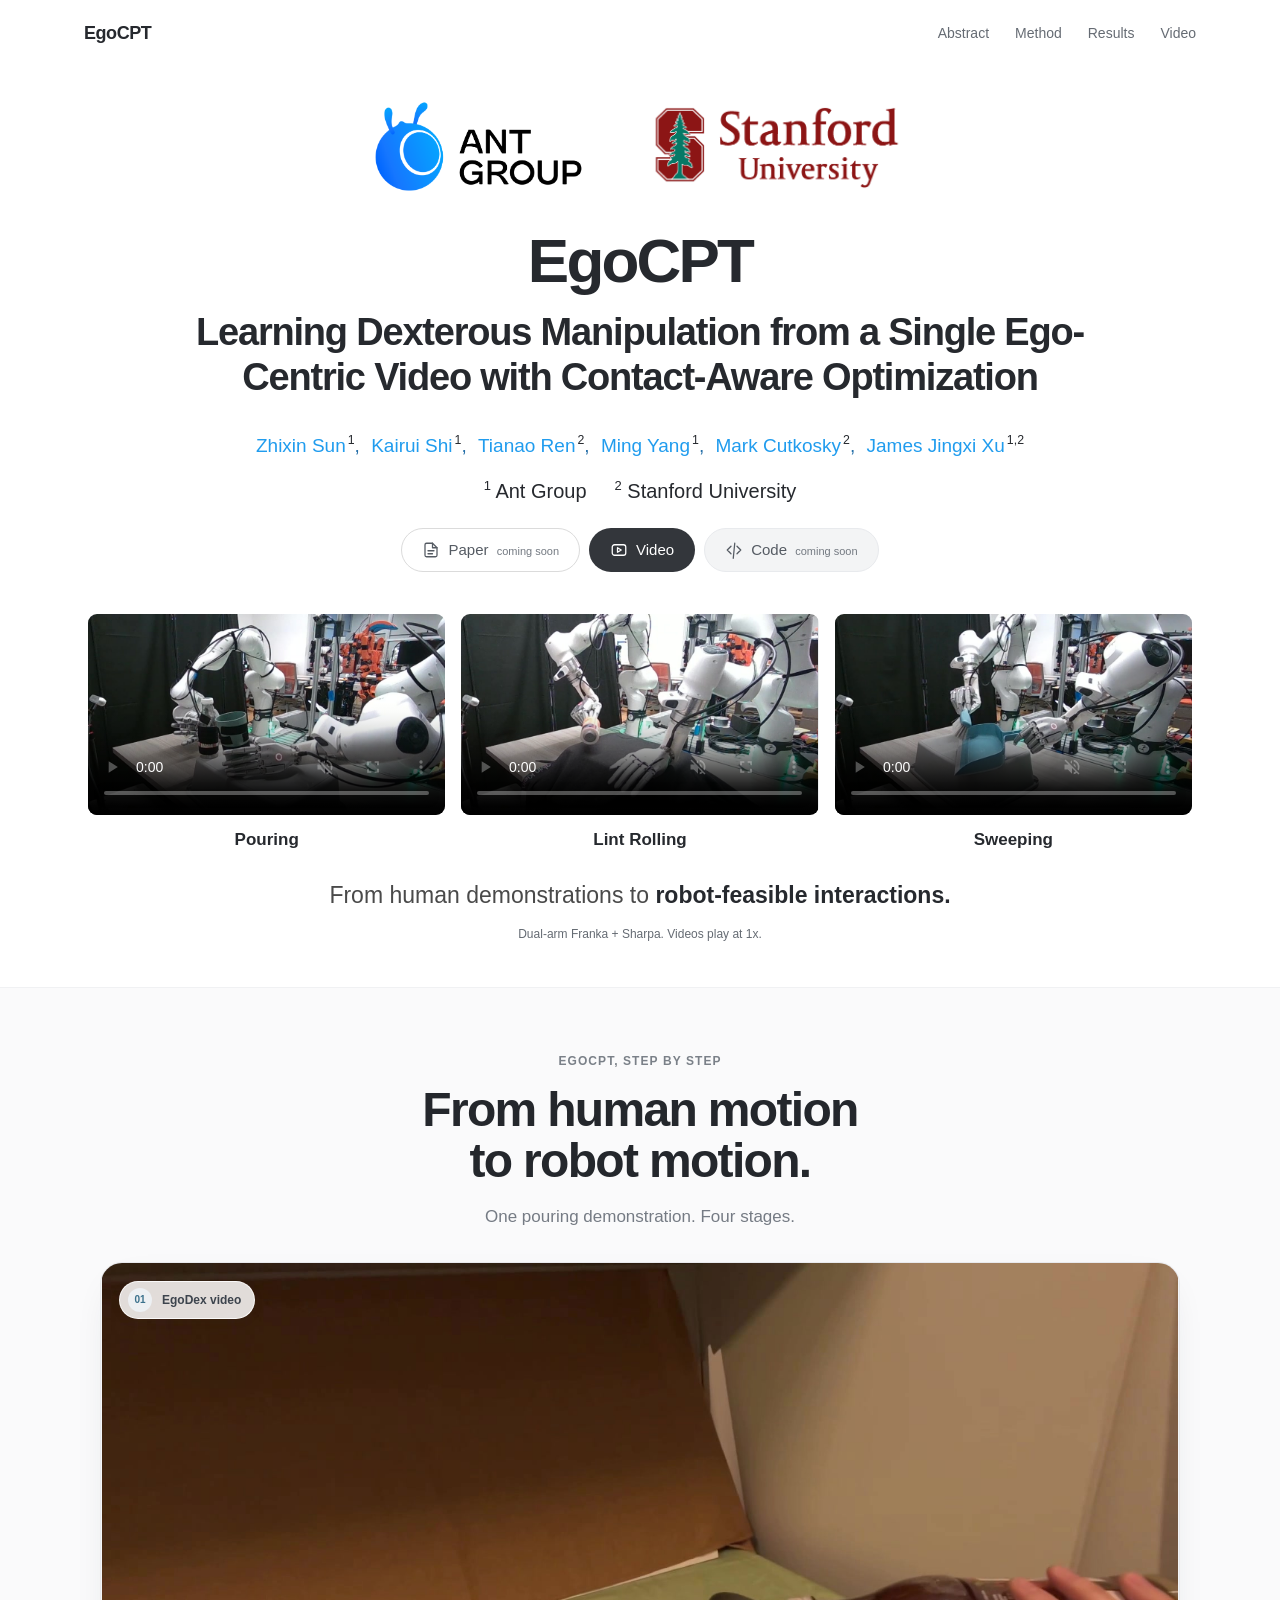
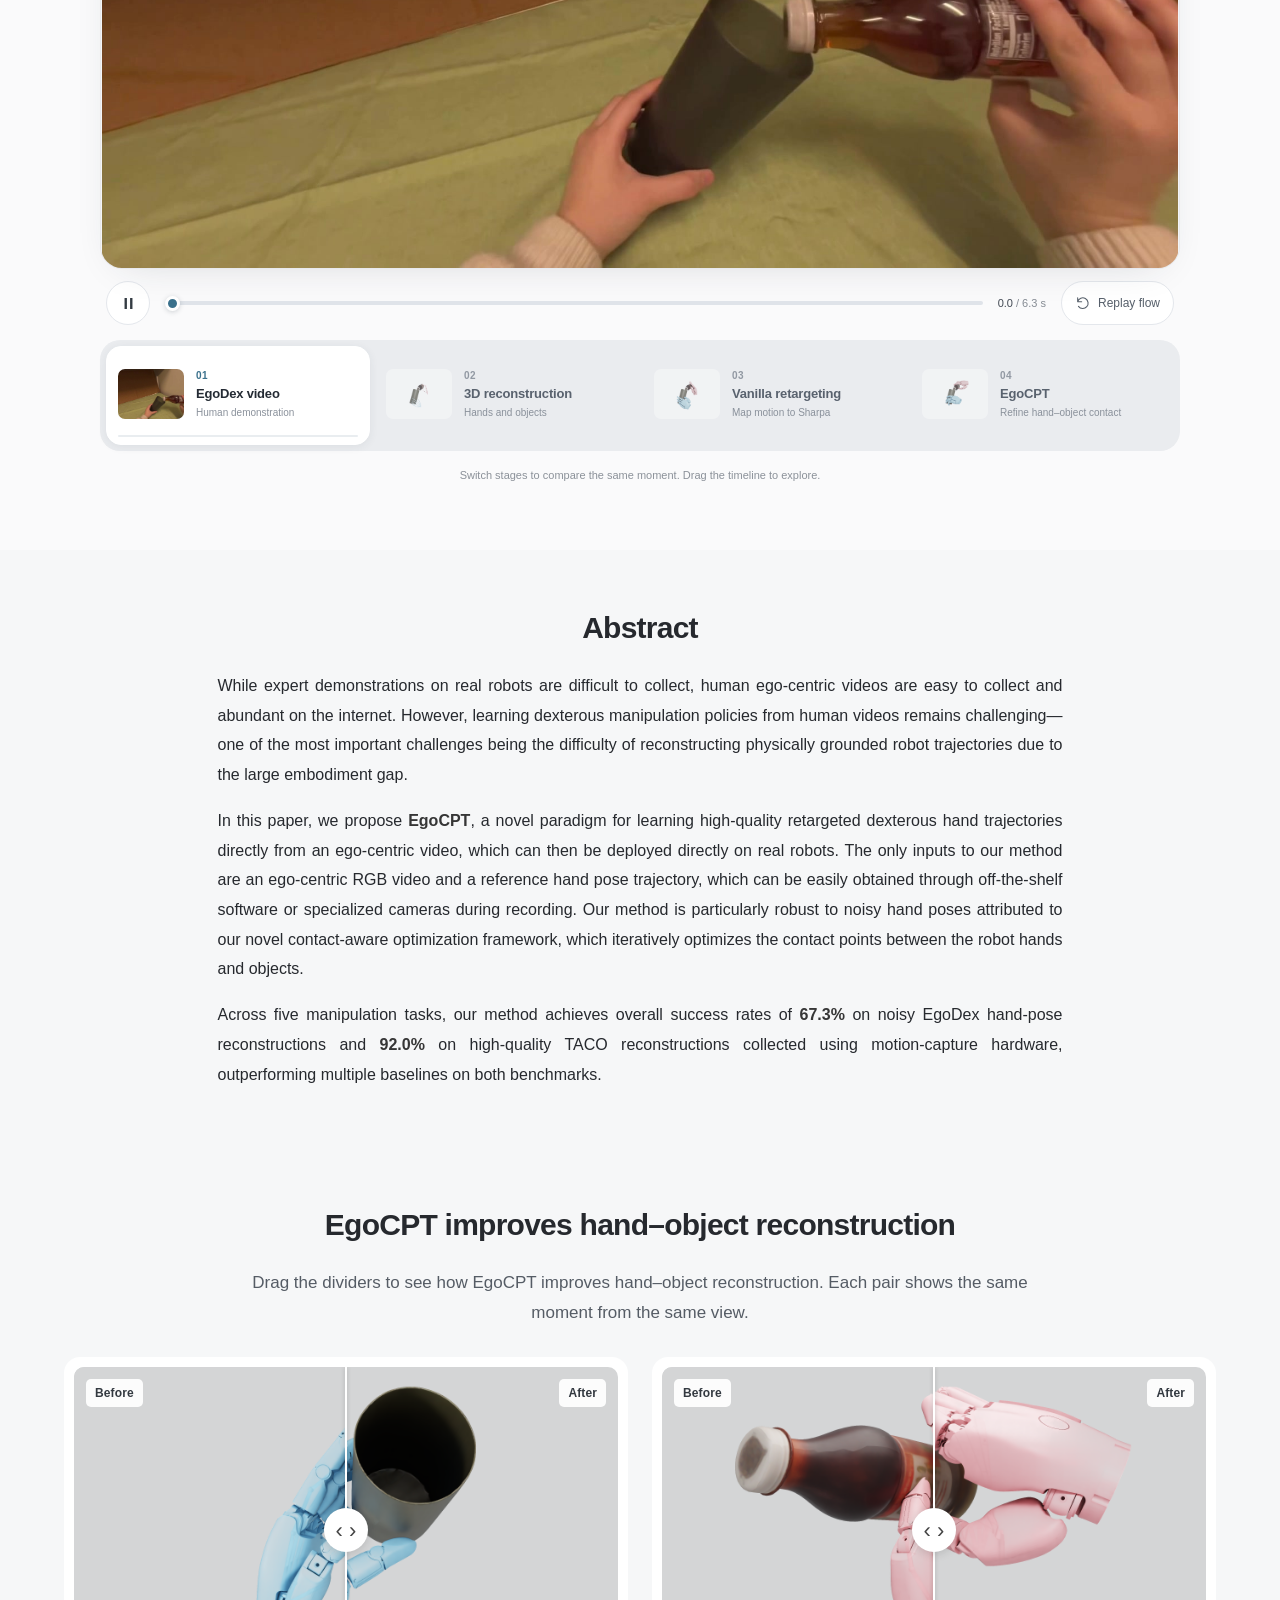
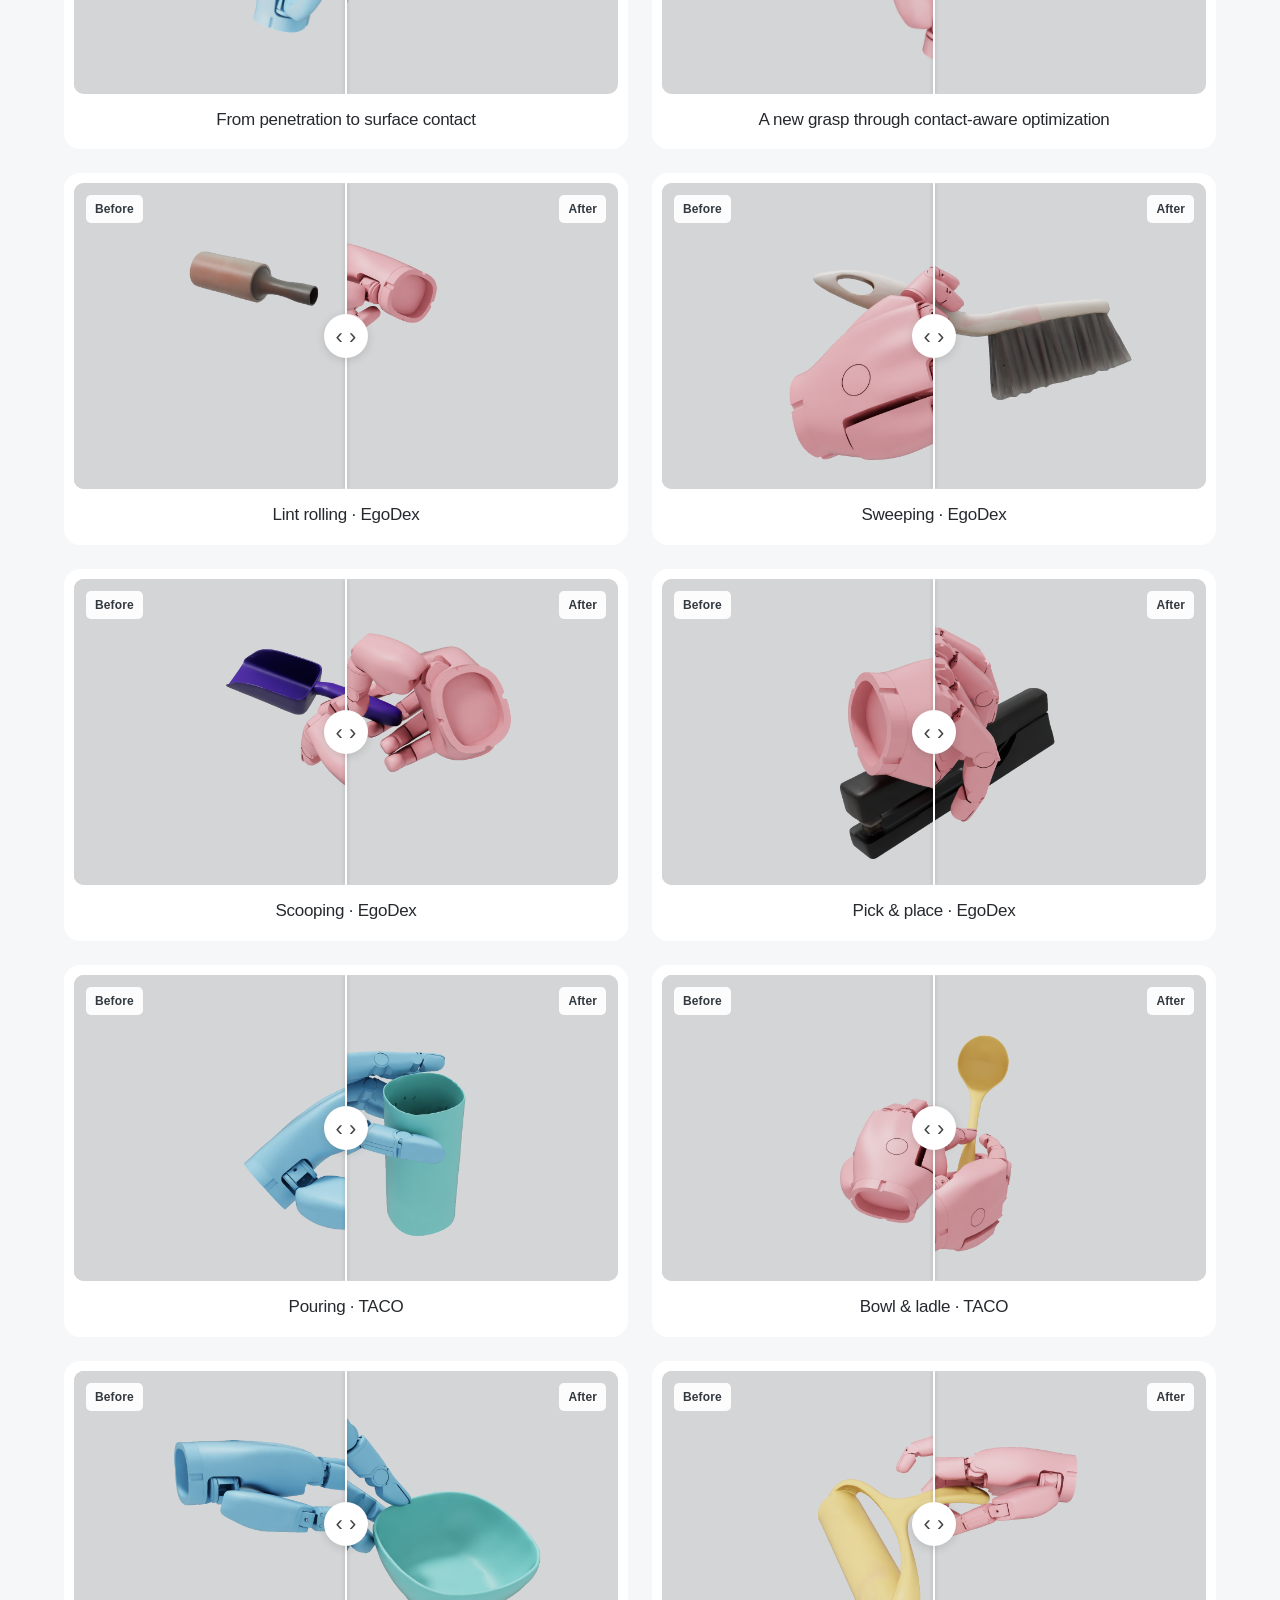
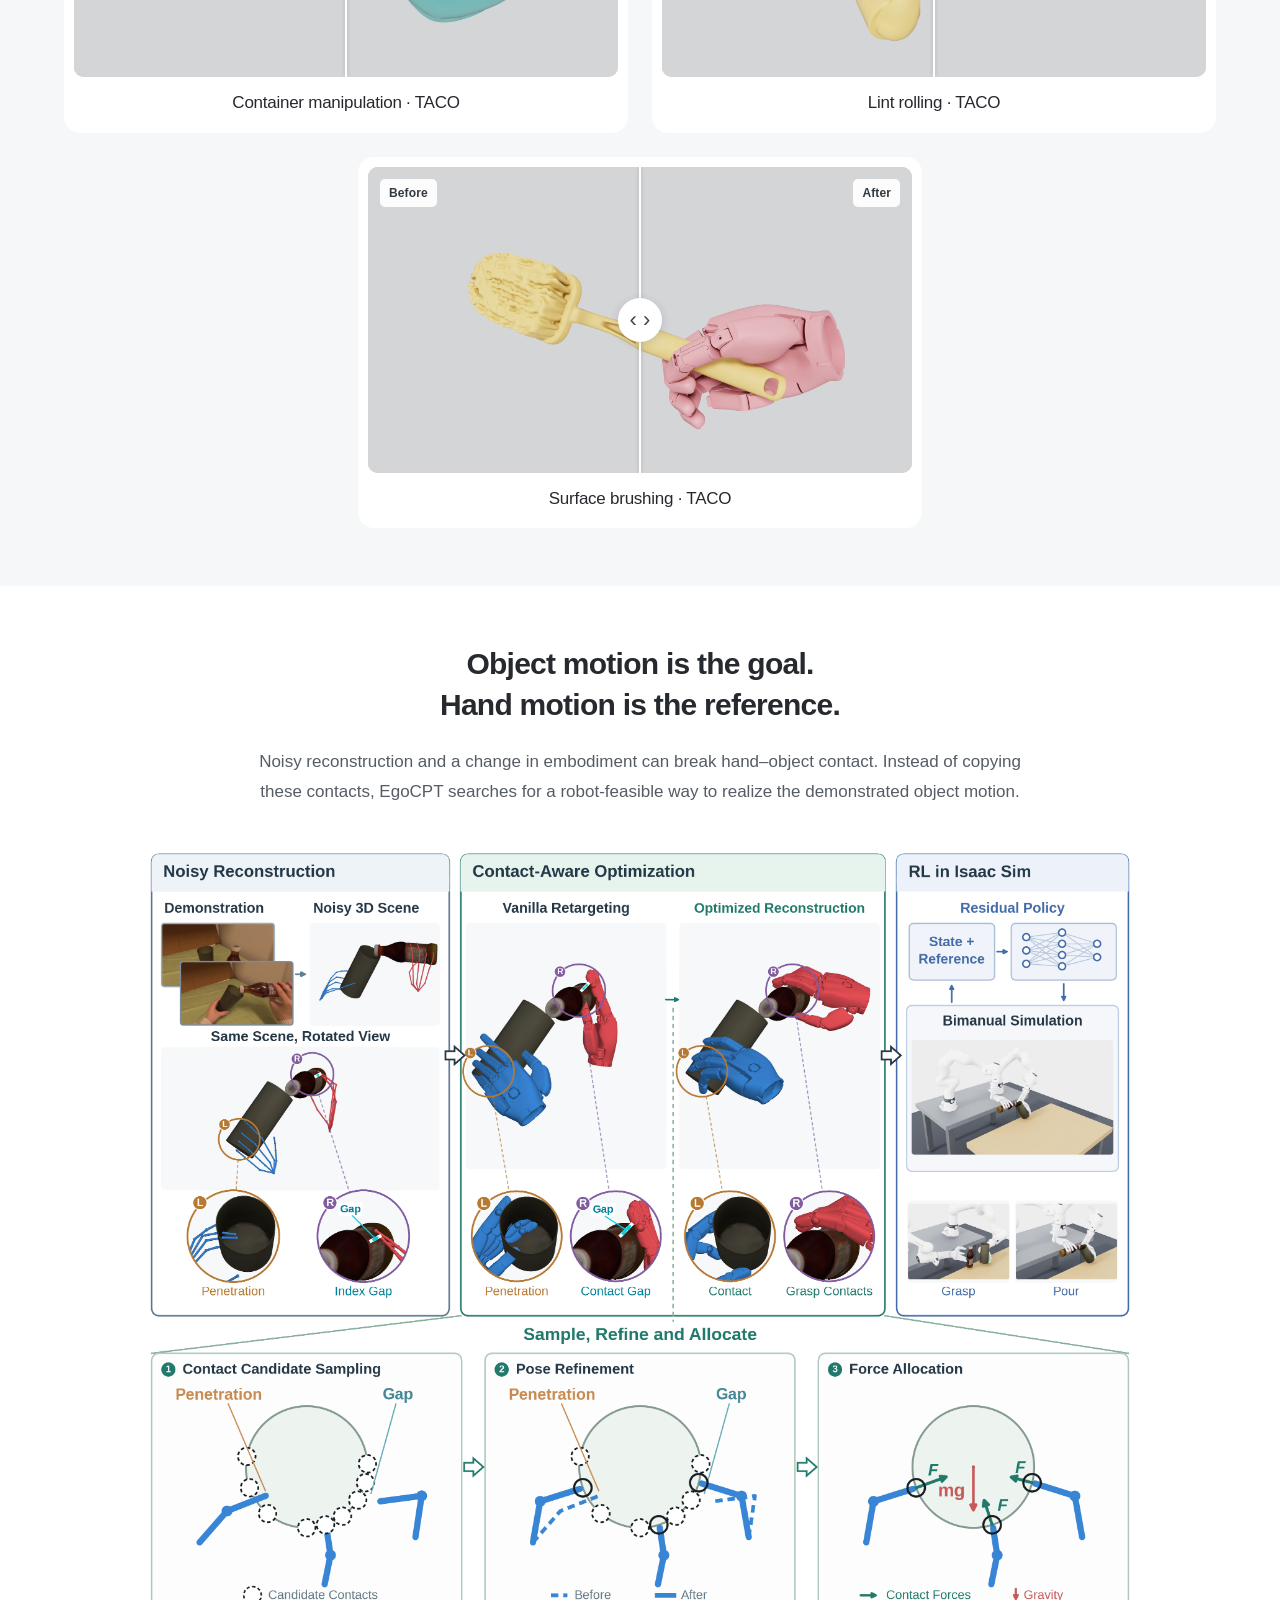
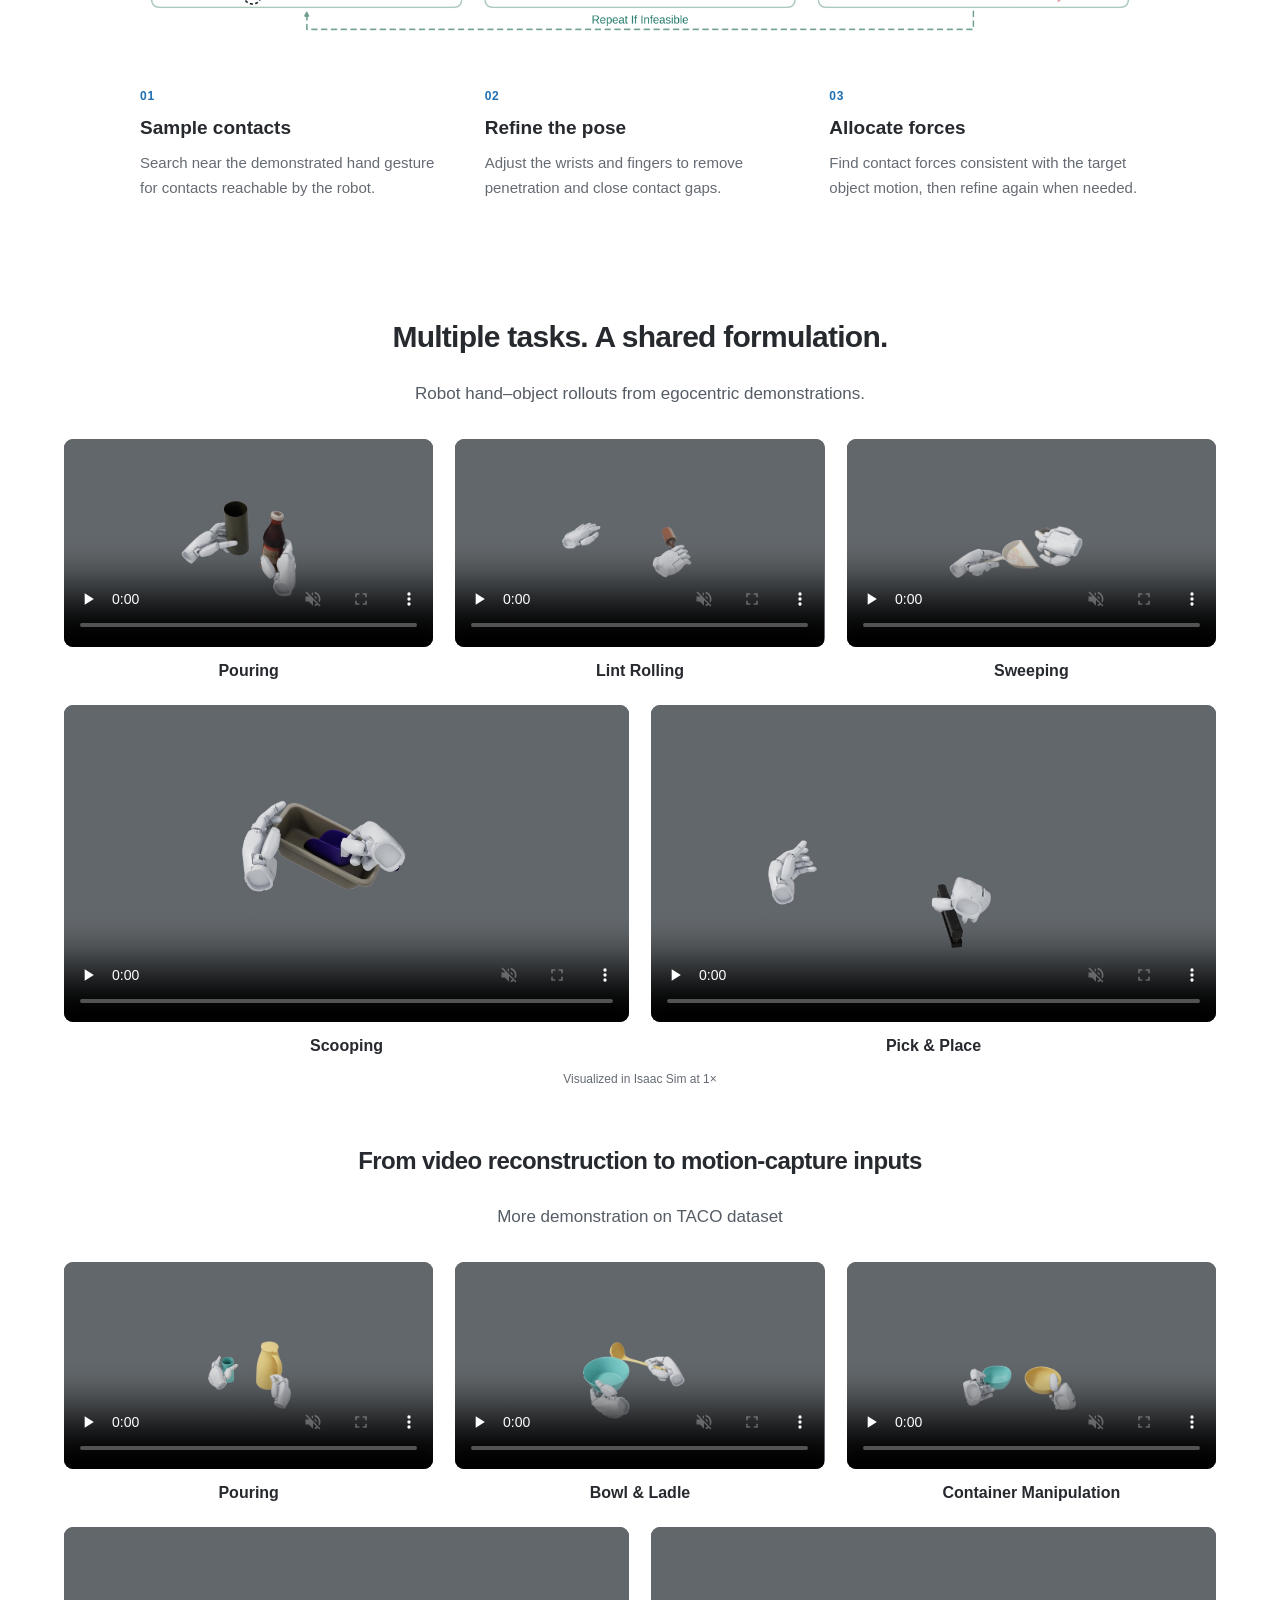
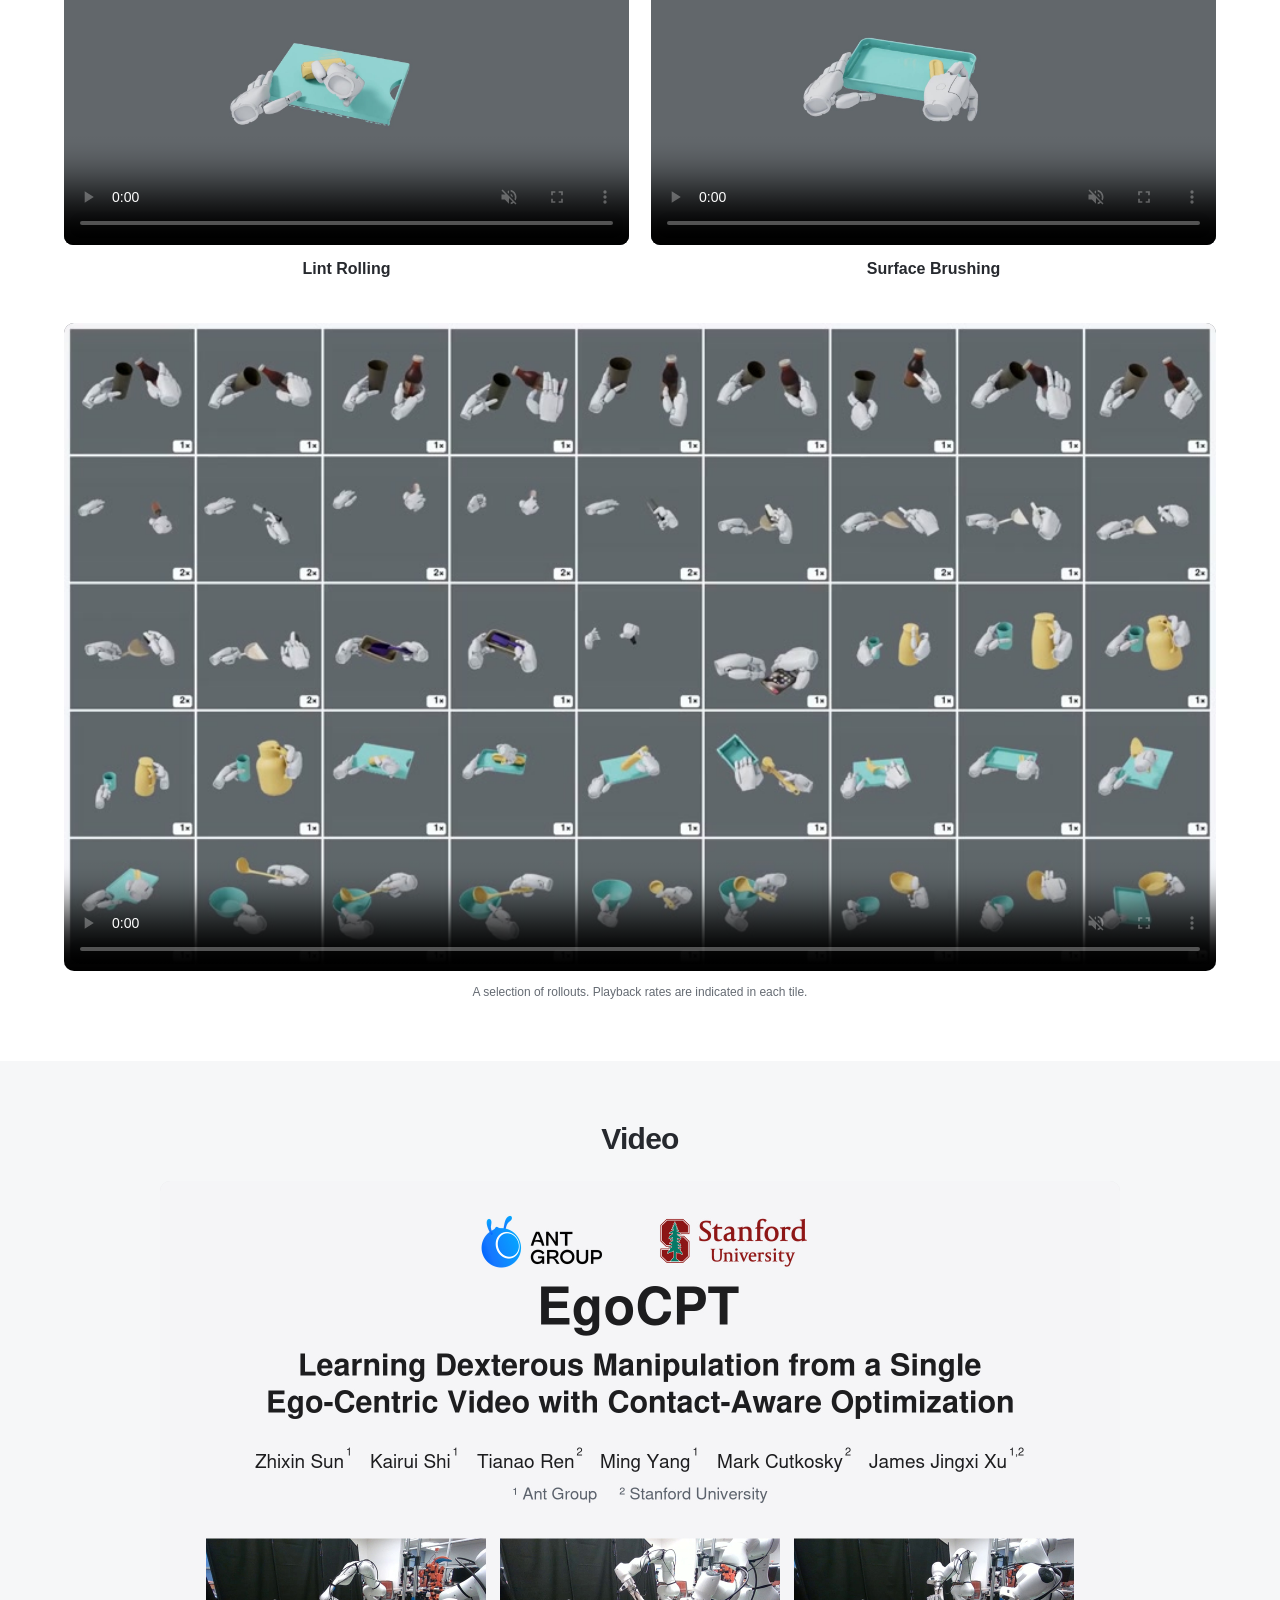
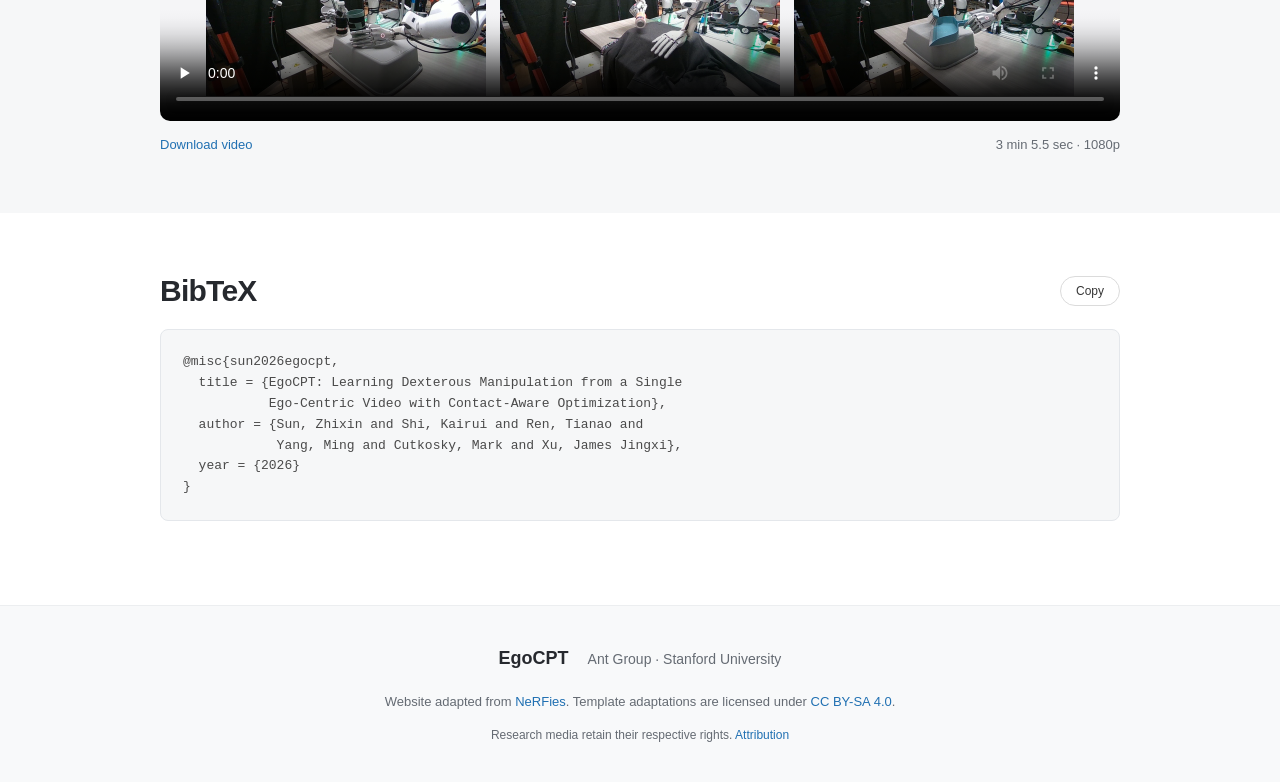
==== commit e5af5120: "Version overview media URLs to refresh cached covers" ====
--- a/index.html
+++ b/index.html
@@ -376,11 +376,11 @@
     <section class="section section-soft" id="video">
       <div class="container is-max-desktop">
         <h2 class="title is-3 has-text-centered">Video</h2>
-        <video class="full-video" controls playsinline preload="none" poster="static/images/video-poster.jpg" aria-label="EgoCPT supplementary video">
-          <source src="static/videos/overview-1080p.mp4" type="video/mp4">
-          Your browser does not support embedded video. <a href="static/videos/overview-1080p.mp4">Download the video.</a>
+        <video class="full-video" controls playsinline preload="none" poster="static/images/video-poster.jpg?v=f3f80ca13f7c" aria-label="EgoCPT supplementary video">
+          <source src="static/videos/overview-1080p.mp4?v=b41fb507520f" type="video/mp4">
+          Your browser does not support embedded video. <a href="static/videos/overview-1080p.mp4?v=b41fb507520f">Download the video.</a>
         </video>
-        <div class="video-download"><a href="static/videos/overview-1080p.mp4" download>Download video</a><span>3 min 5.5 sec · 1080p</span></div>
+        <div class="video-download"><a href="static/videos/overview-1080p.mp4?v=b41fb507520f" download>Download video</a><span>3 min 5.5 sec · 1080p</span></div>
       </div>
     </section>
 
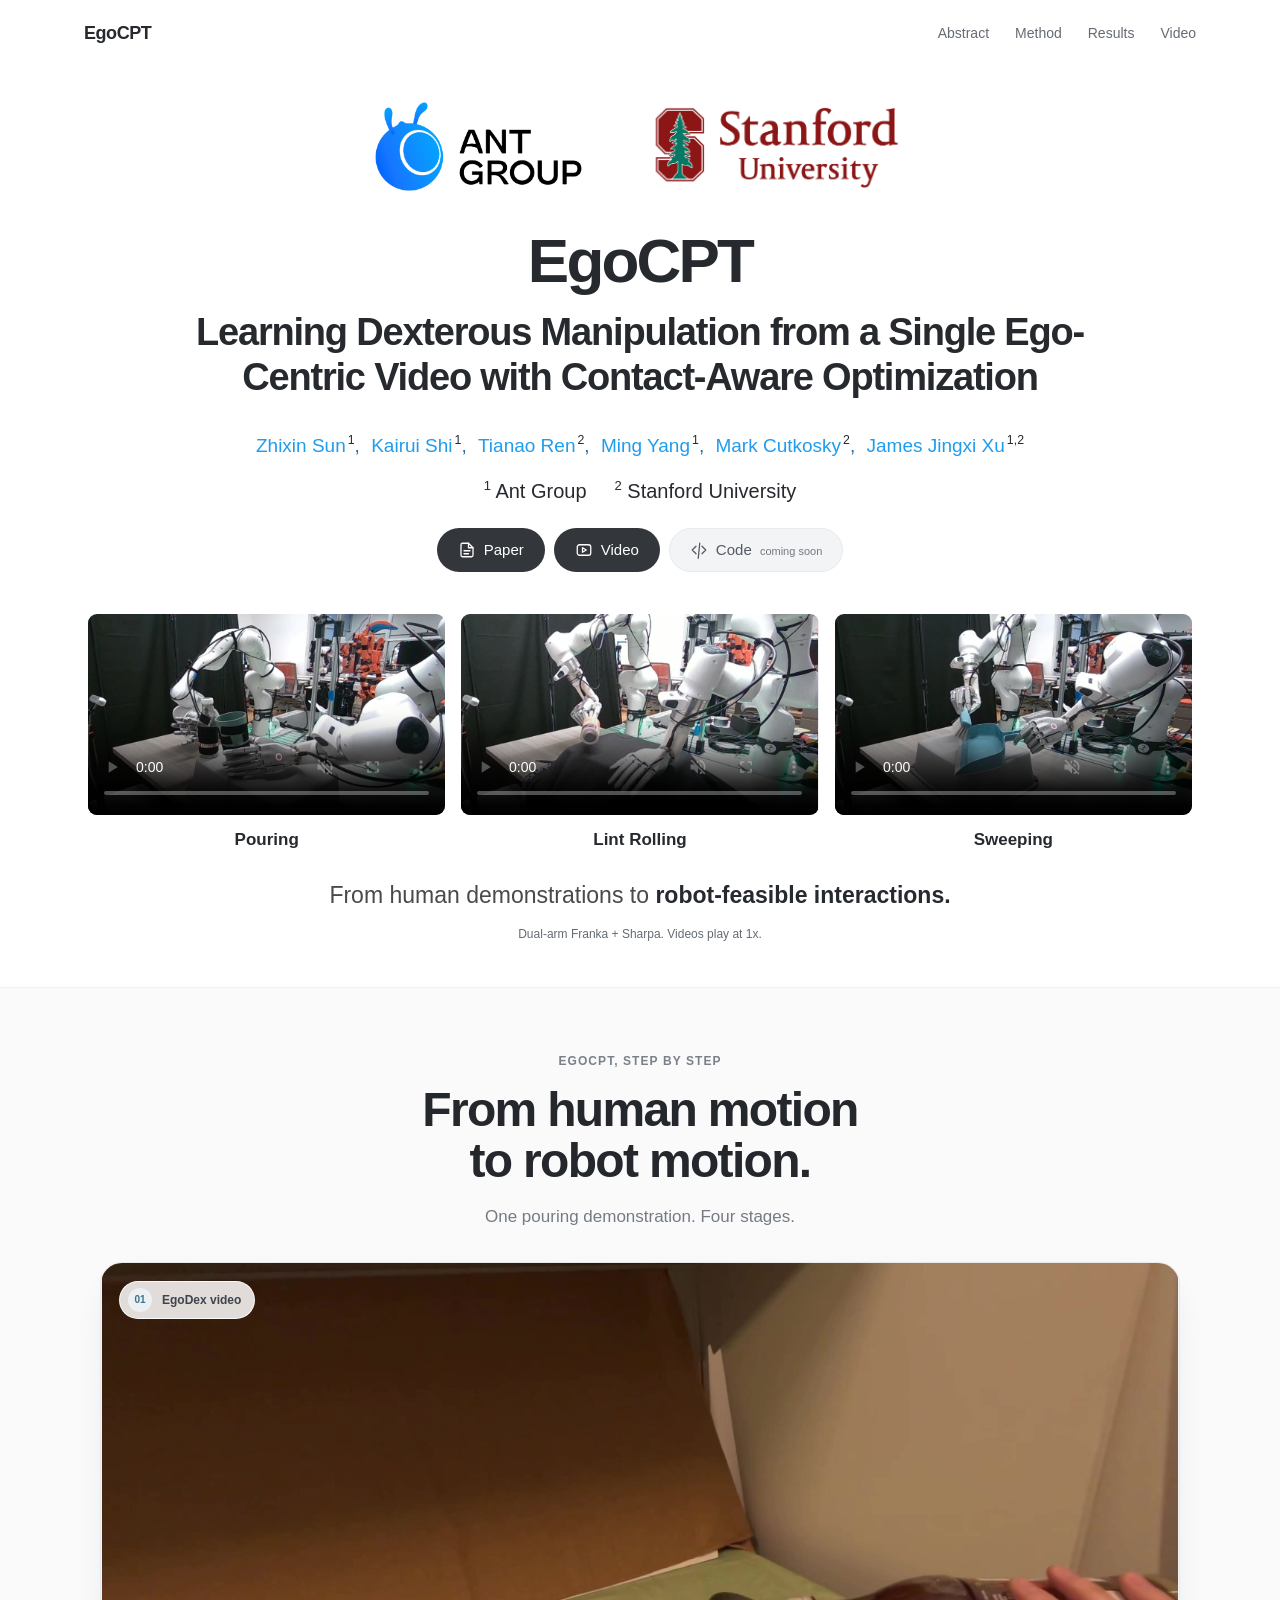
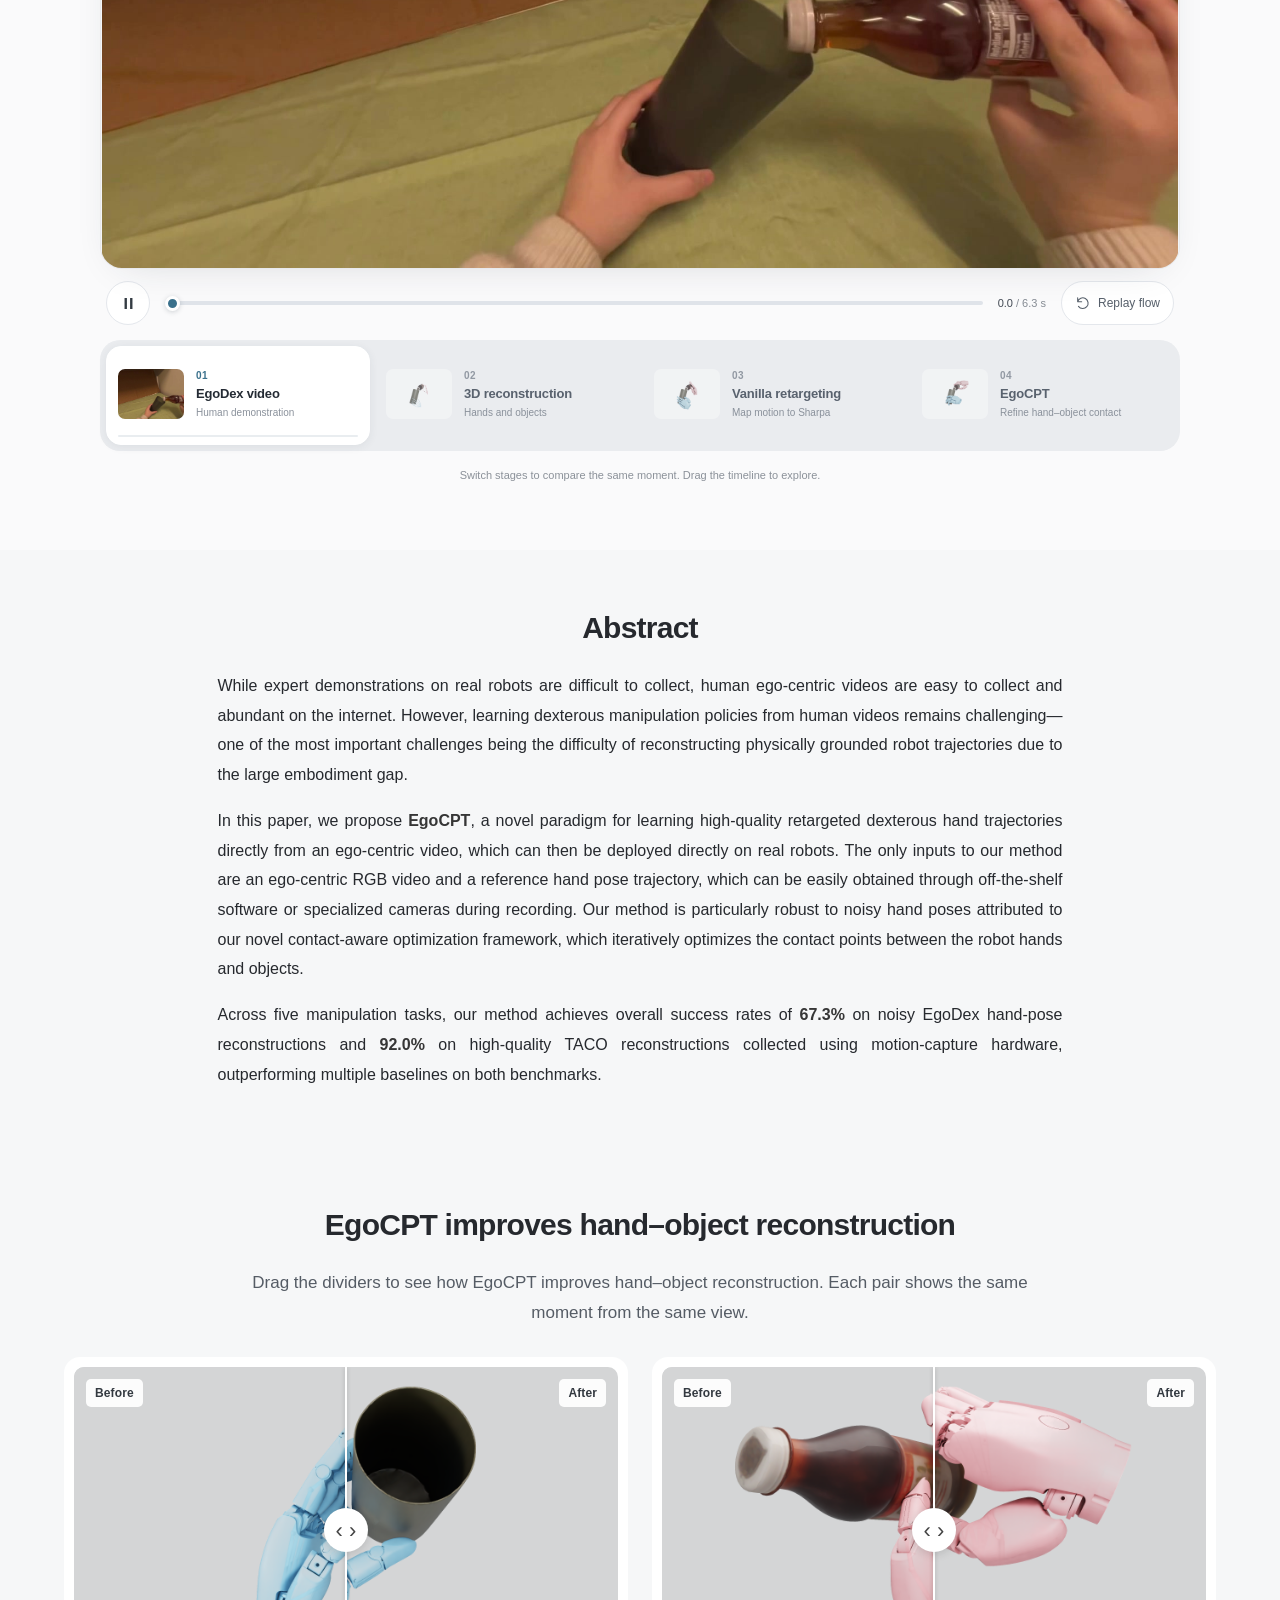
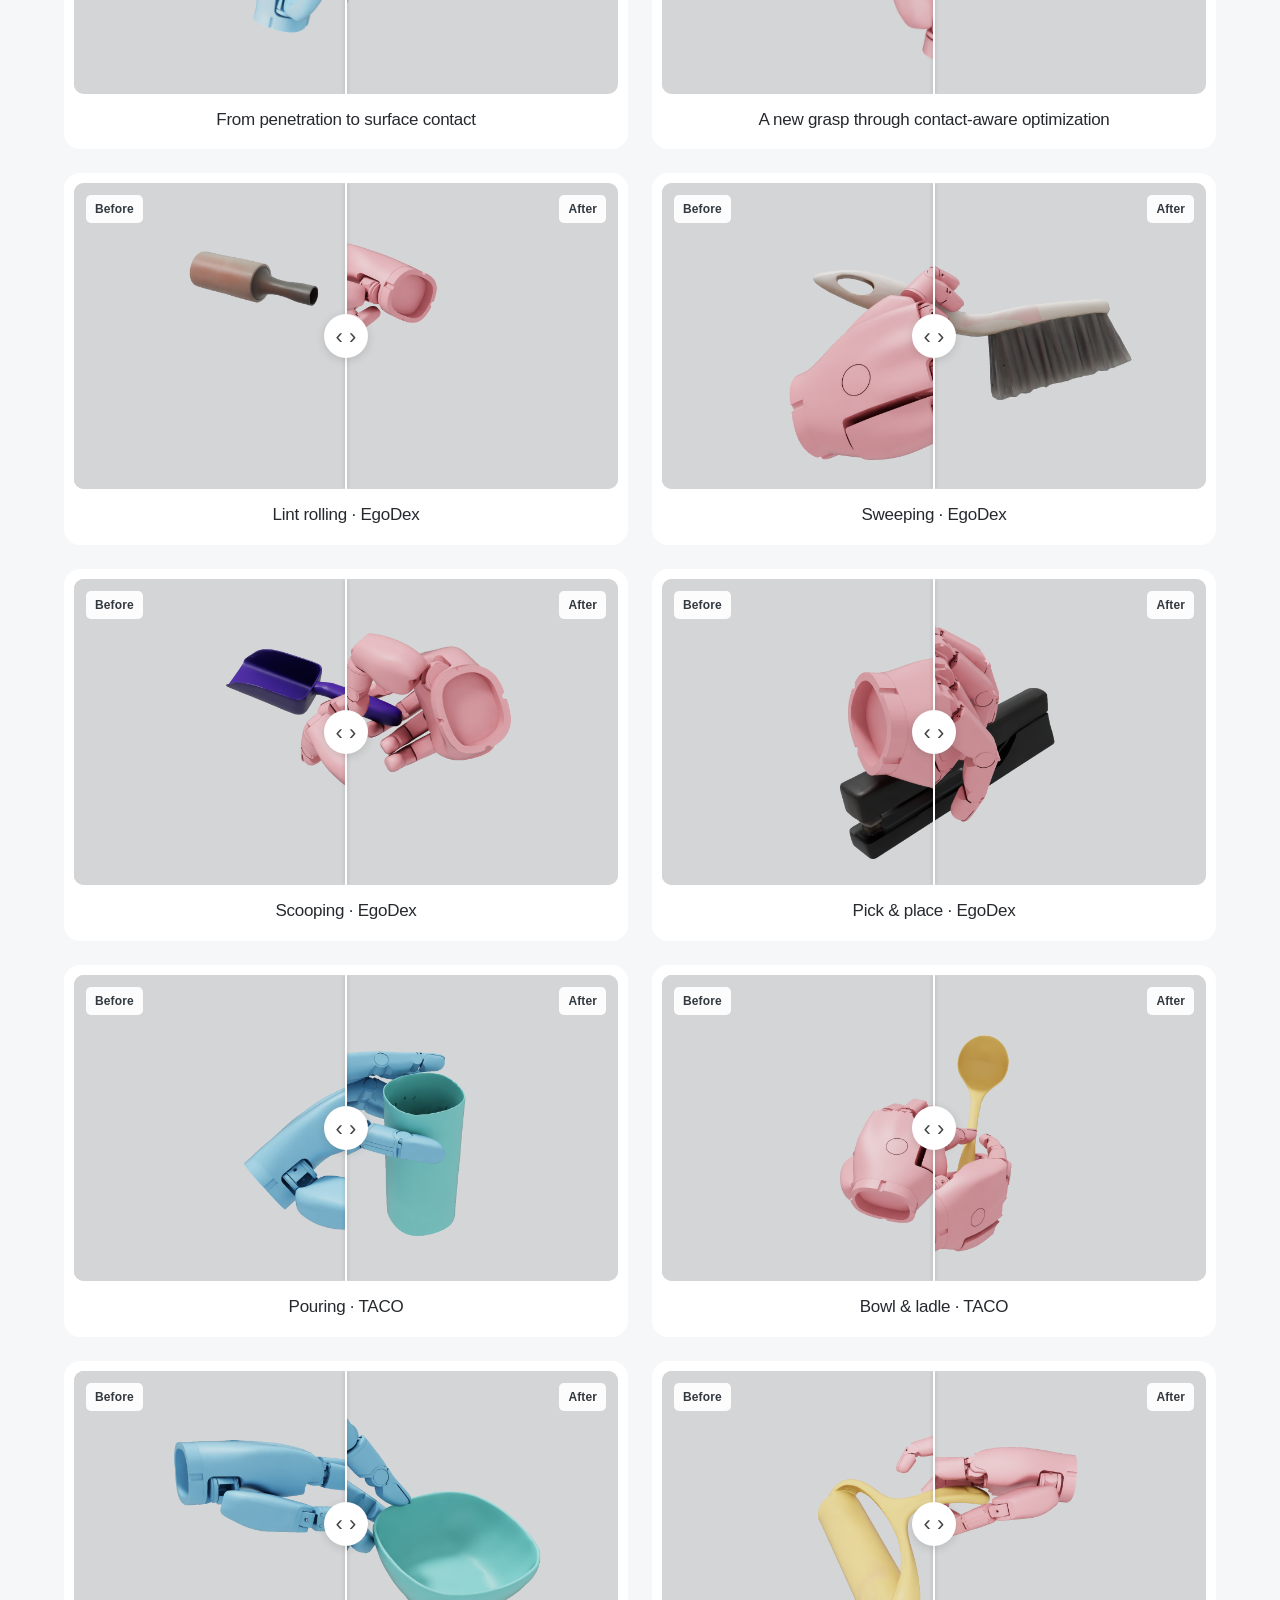
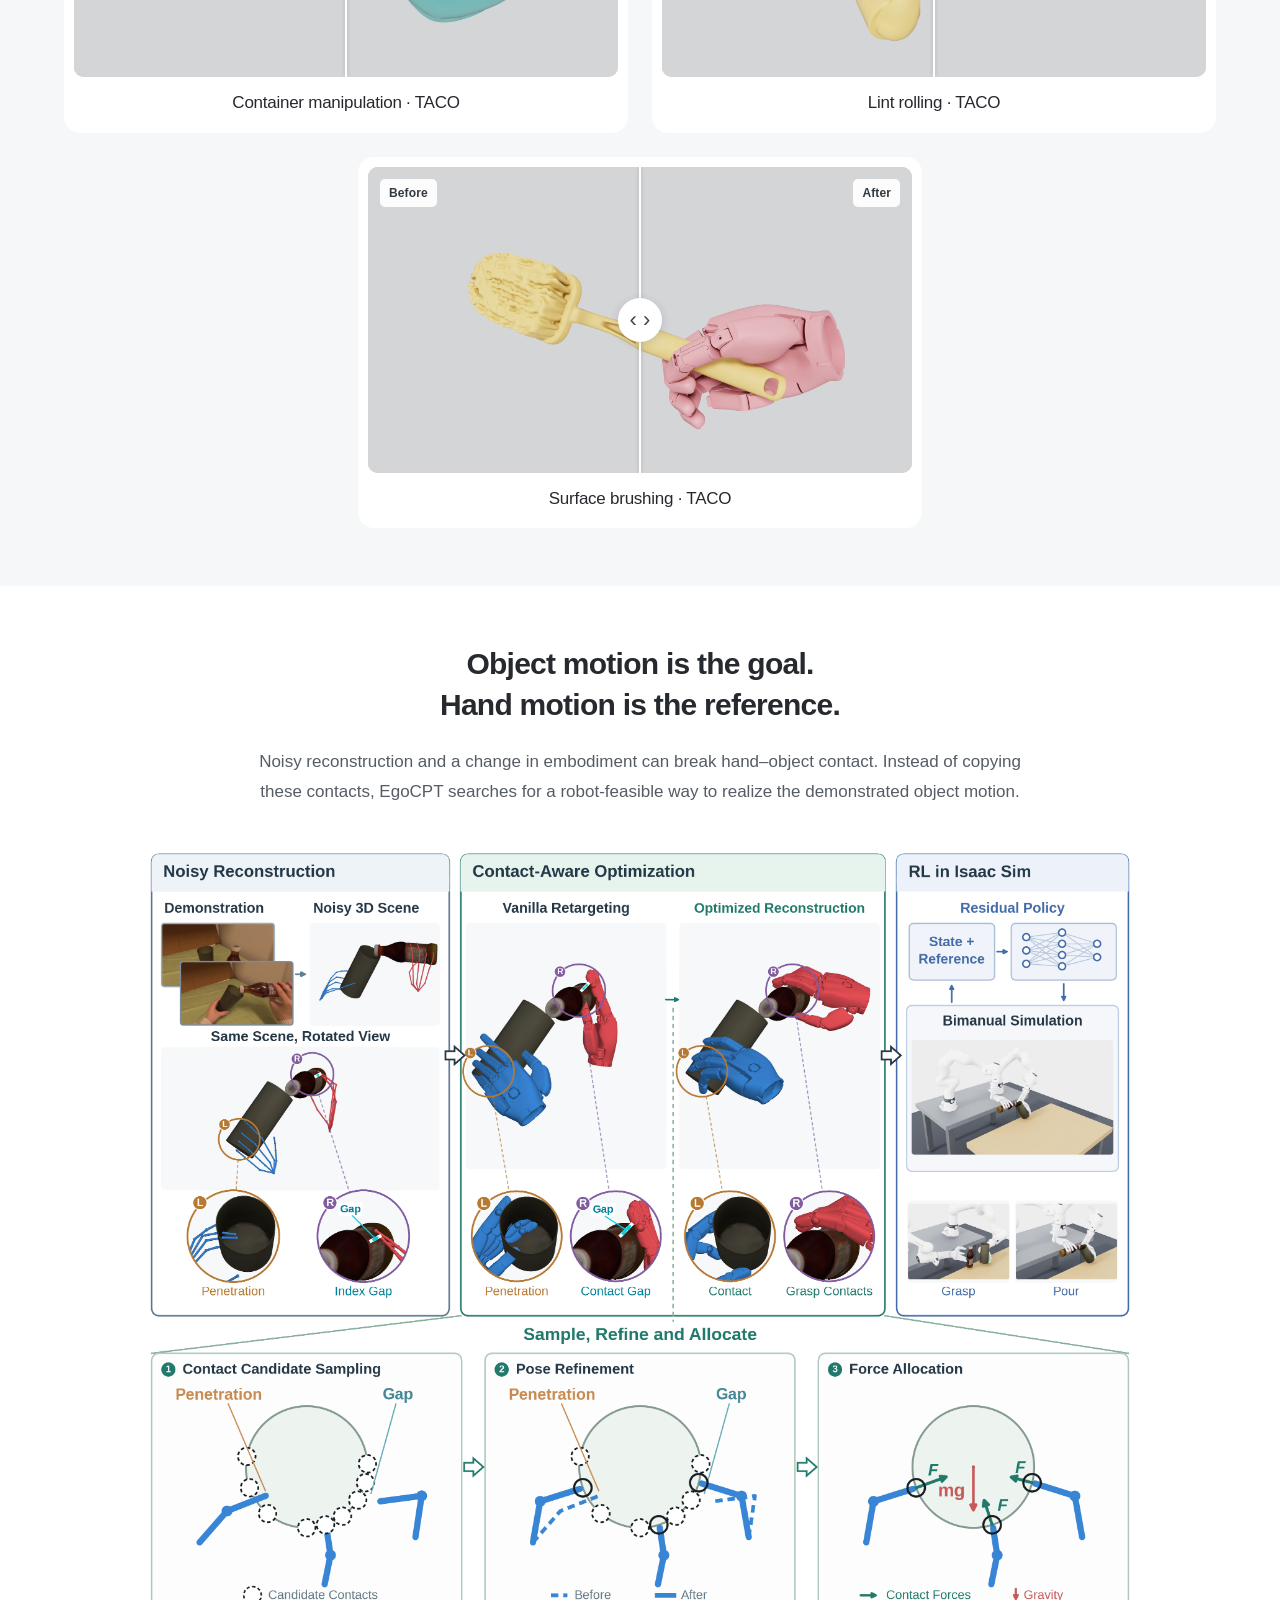
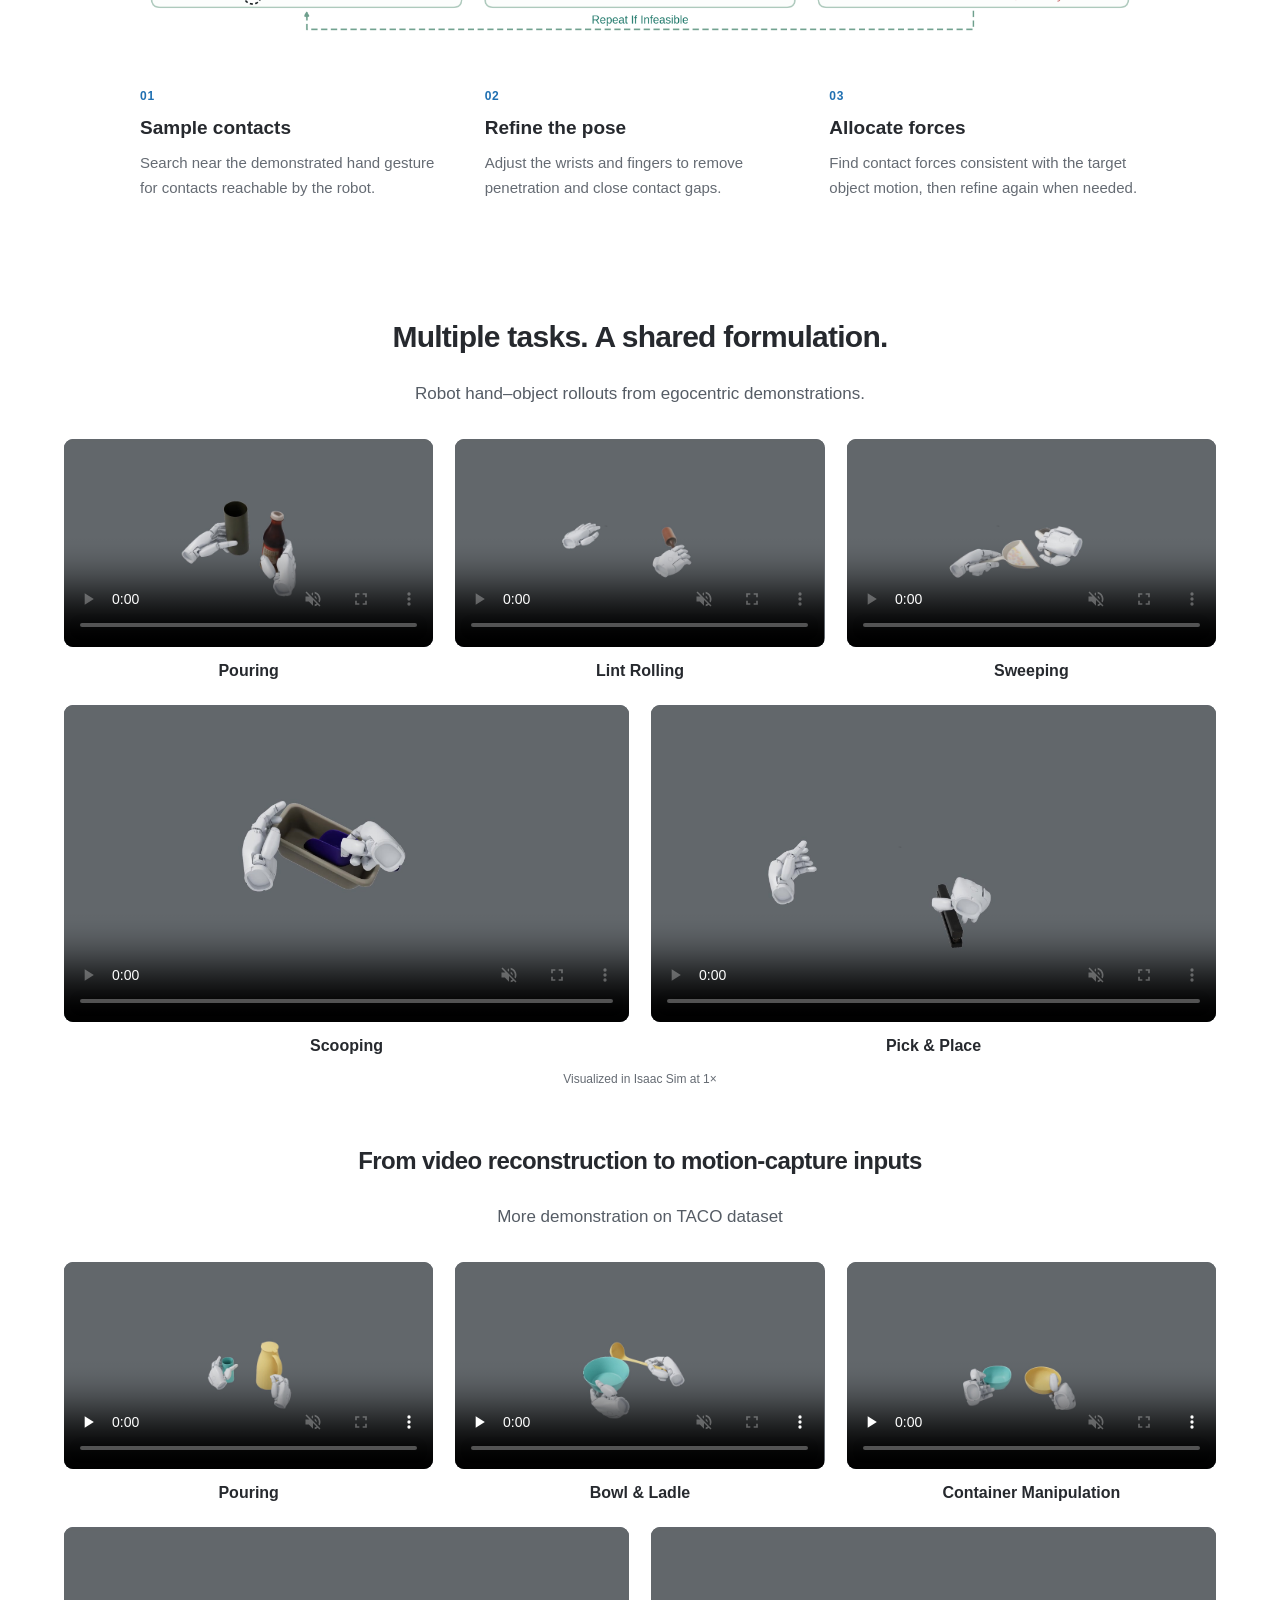
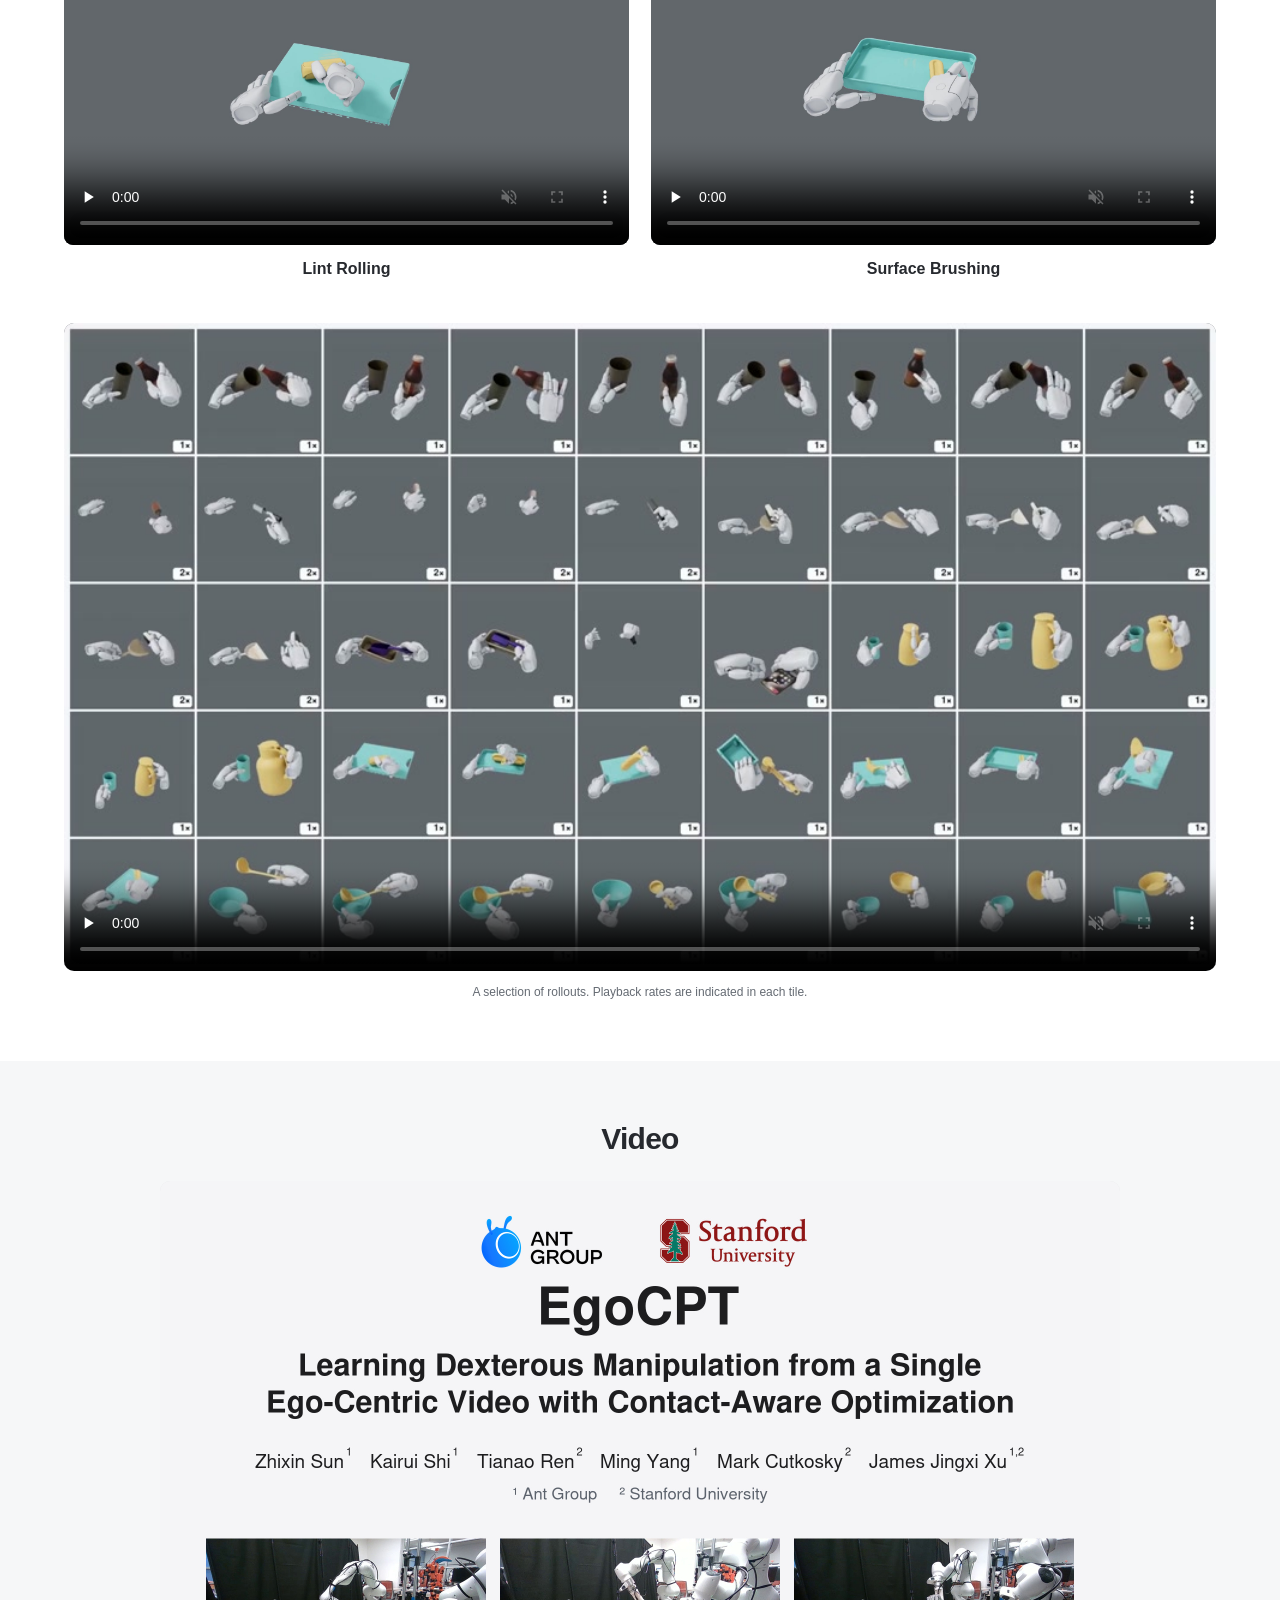
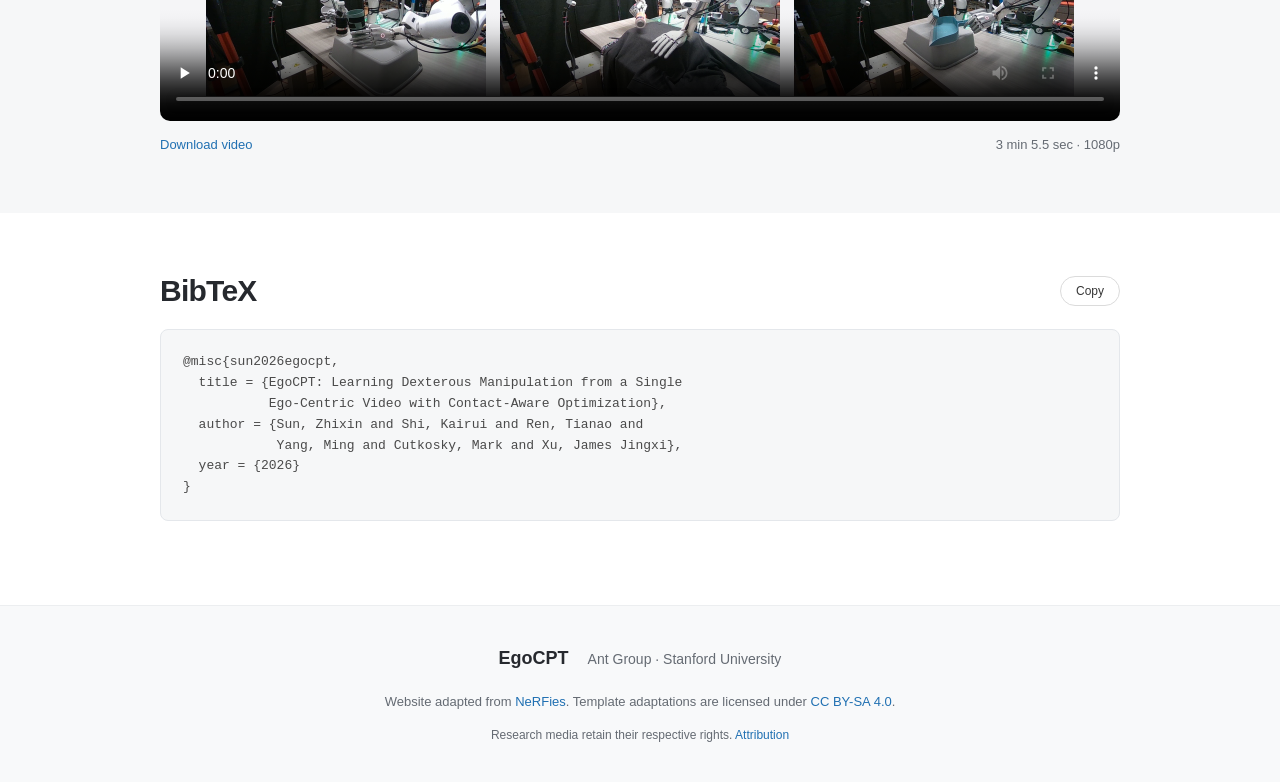
==== commit cc33f619: "Link Paper button to published arXiv preprint" ====
--- a/index.html
+++ b/index.html
@@ -63,10 +63,10 @@
             <span><sup>2</sup> Stanford University</span>
           </div>
           <div class="publication-links">
-            <button class="button is-rounded code-pending paper-pending" type="button" disabled aria-label="Paper coming soon">
+            <a class="button is-rounded is-dark paper-link" href="https://arxiv.org/abs/2610.17572" target="_blank" rel="noopener noreferrer" aria-label="Read the paper on arXiv">
               <svg class="link-icon" viewBox="0 0 24 24" aria-hidden="true"><path d="M14 3H6a2 2 0 0 0-2 2v14a2 2 0 0 0 2 2h12a2 2 0 0 0 2-2V9z"/><path d="M14 3v6h6M8 13h8M8 17h6"/></svg>
-              <span>Paper <span class="pending-note">coming soon</span></span>
-            </button>
+              <span>Paper</span>
+            </a>
             <a class="button is-rounded is-dark" href="#video">
               <svg class="link-icon" viewBox="0 0 24 24" aria-hidden="true"><rect x="3" y="5" width="18" height="14" rx="3"/><path d="m10 9 5 3-5 3z"/></svg>
               <span>Video</span>
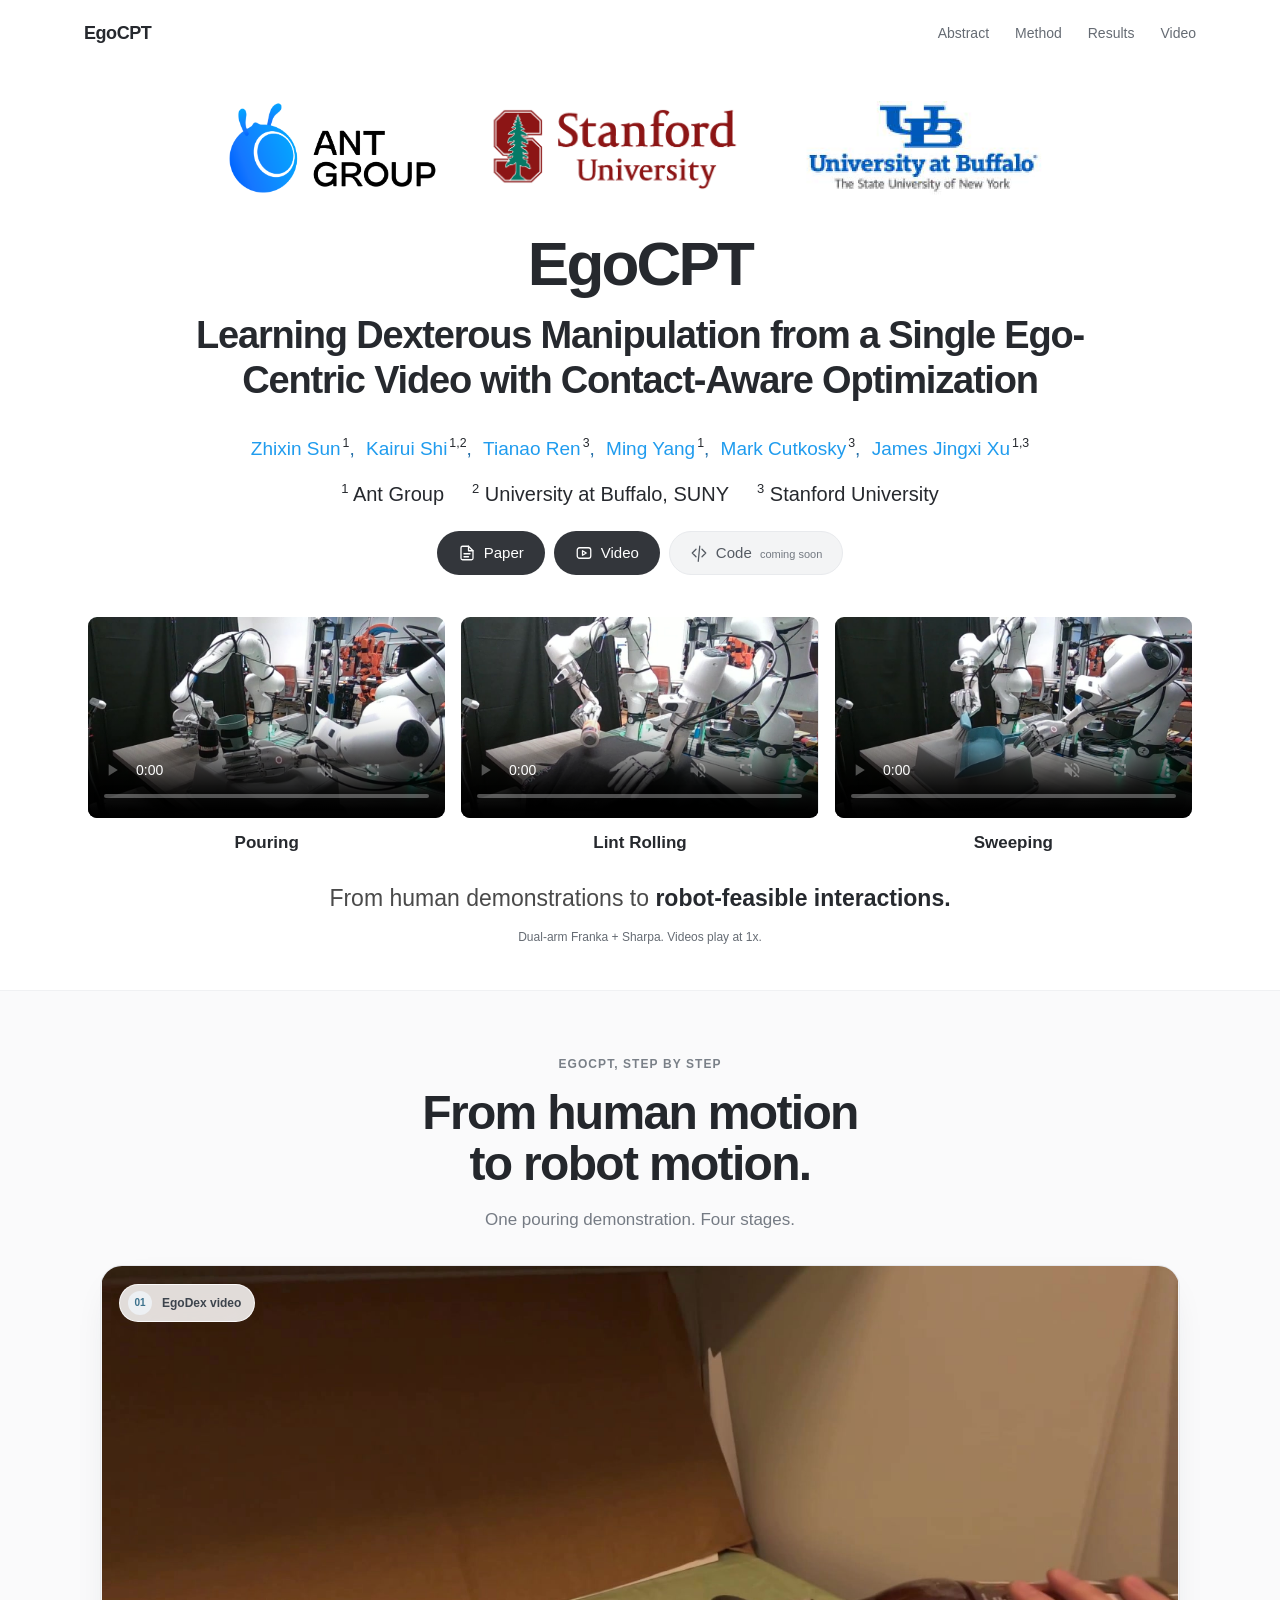
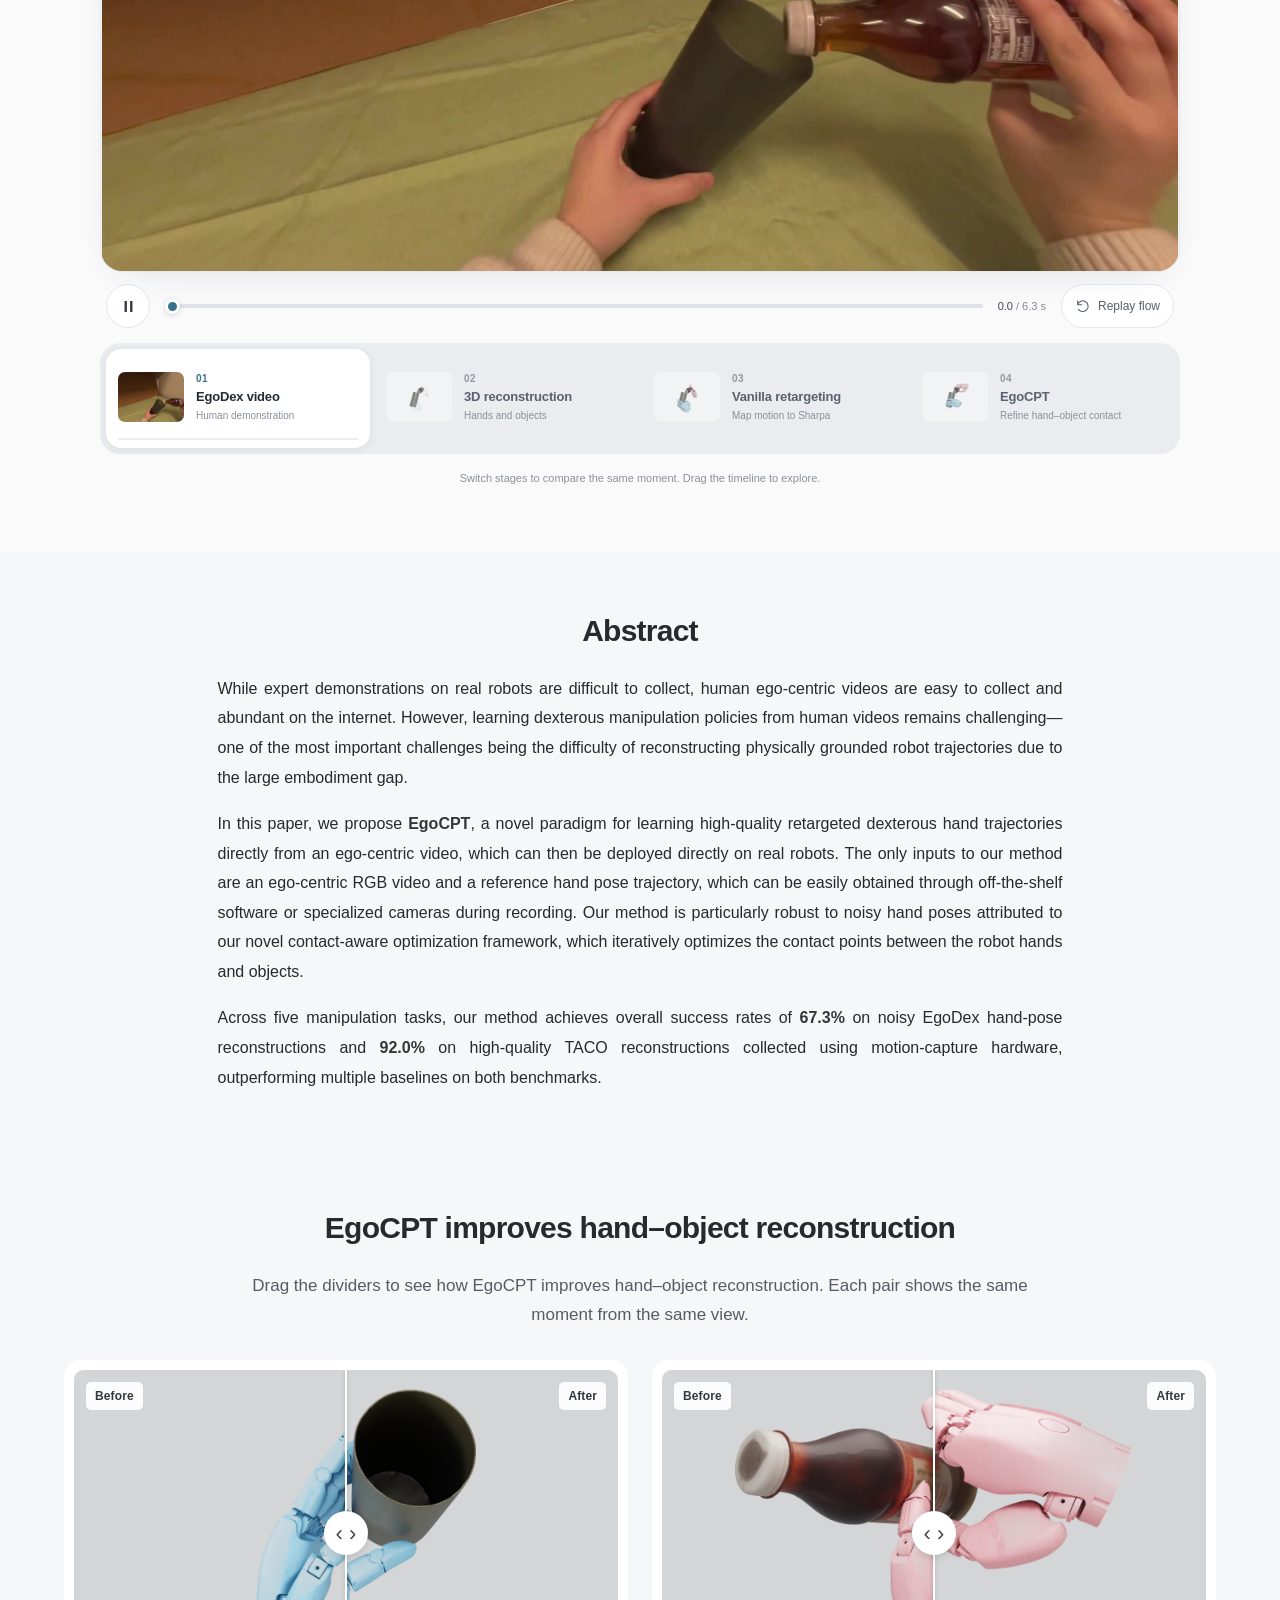
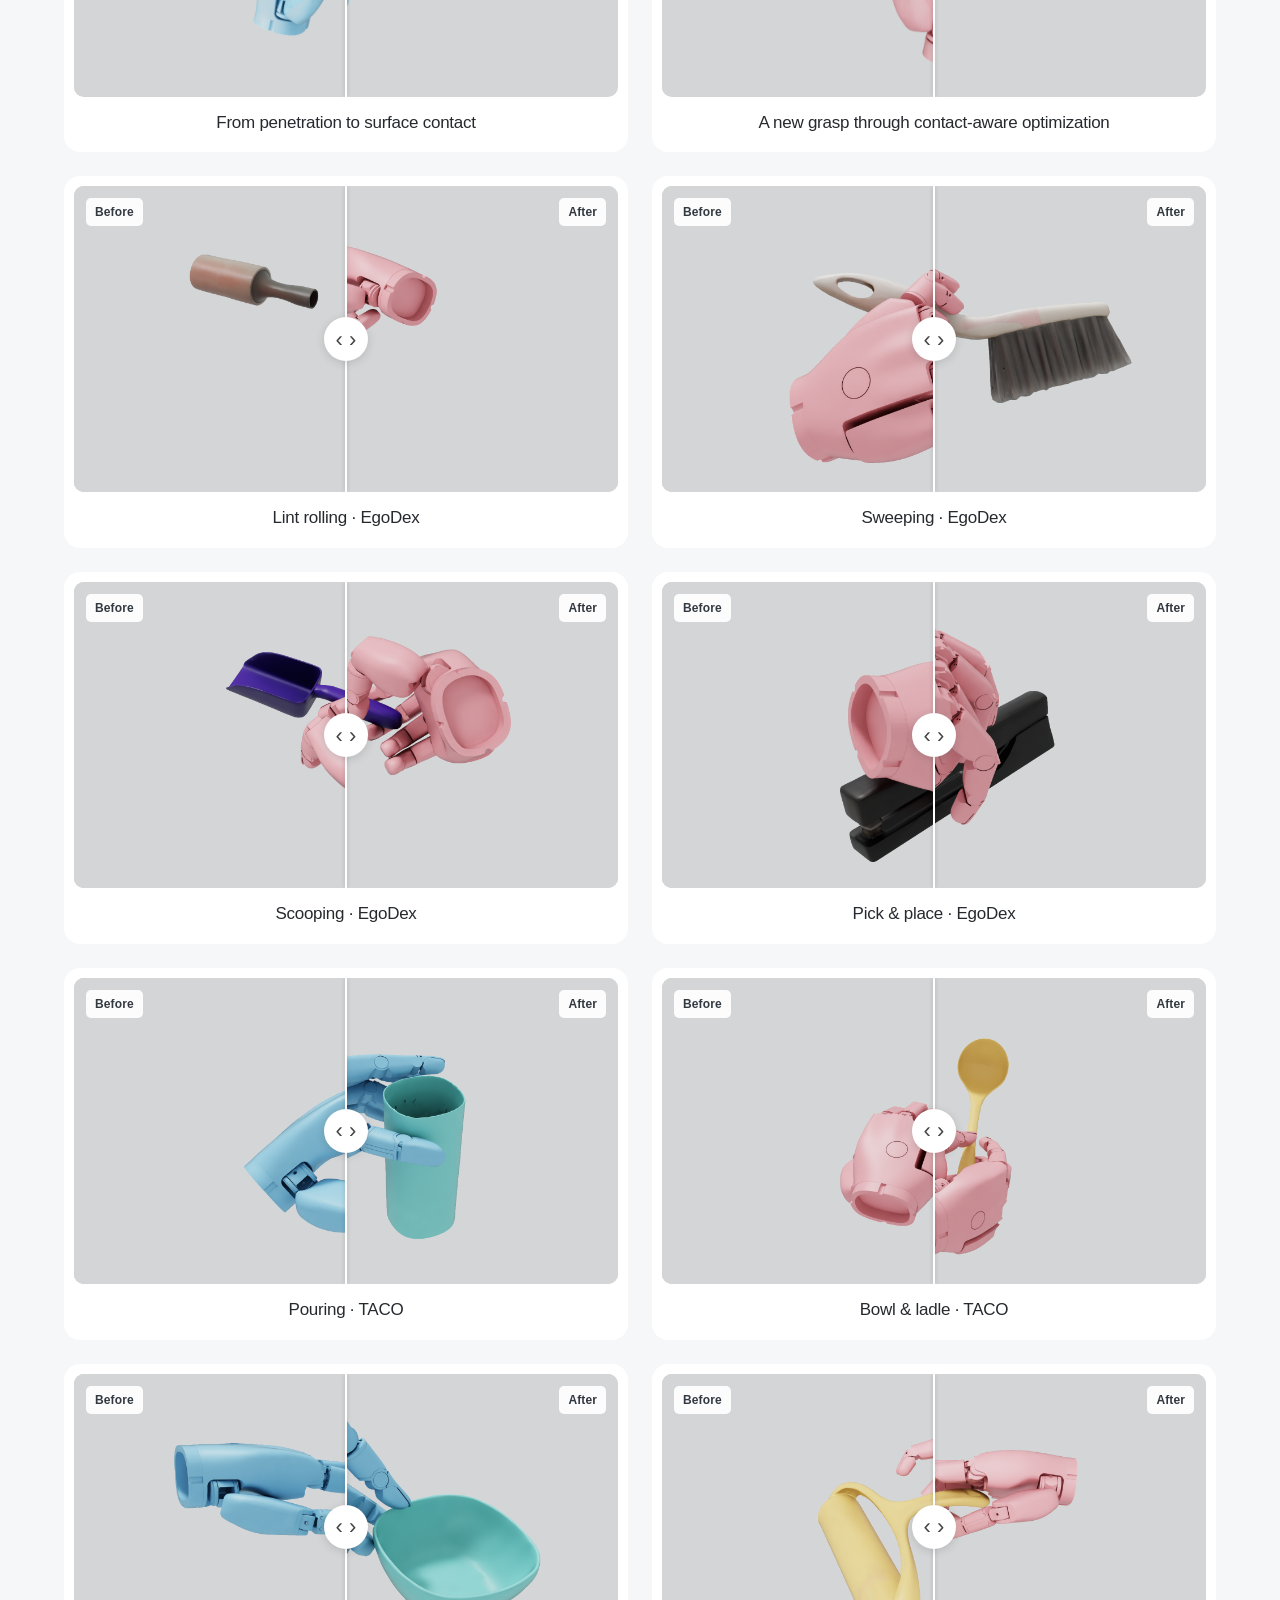
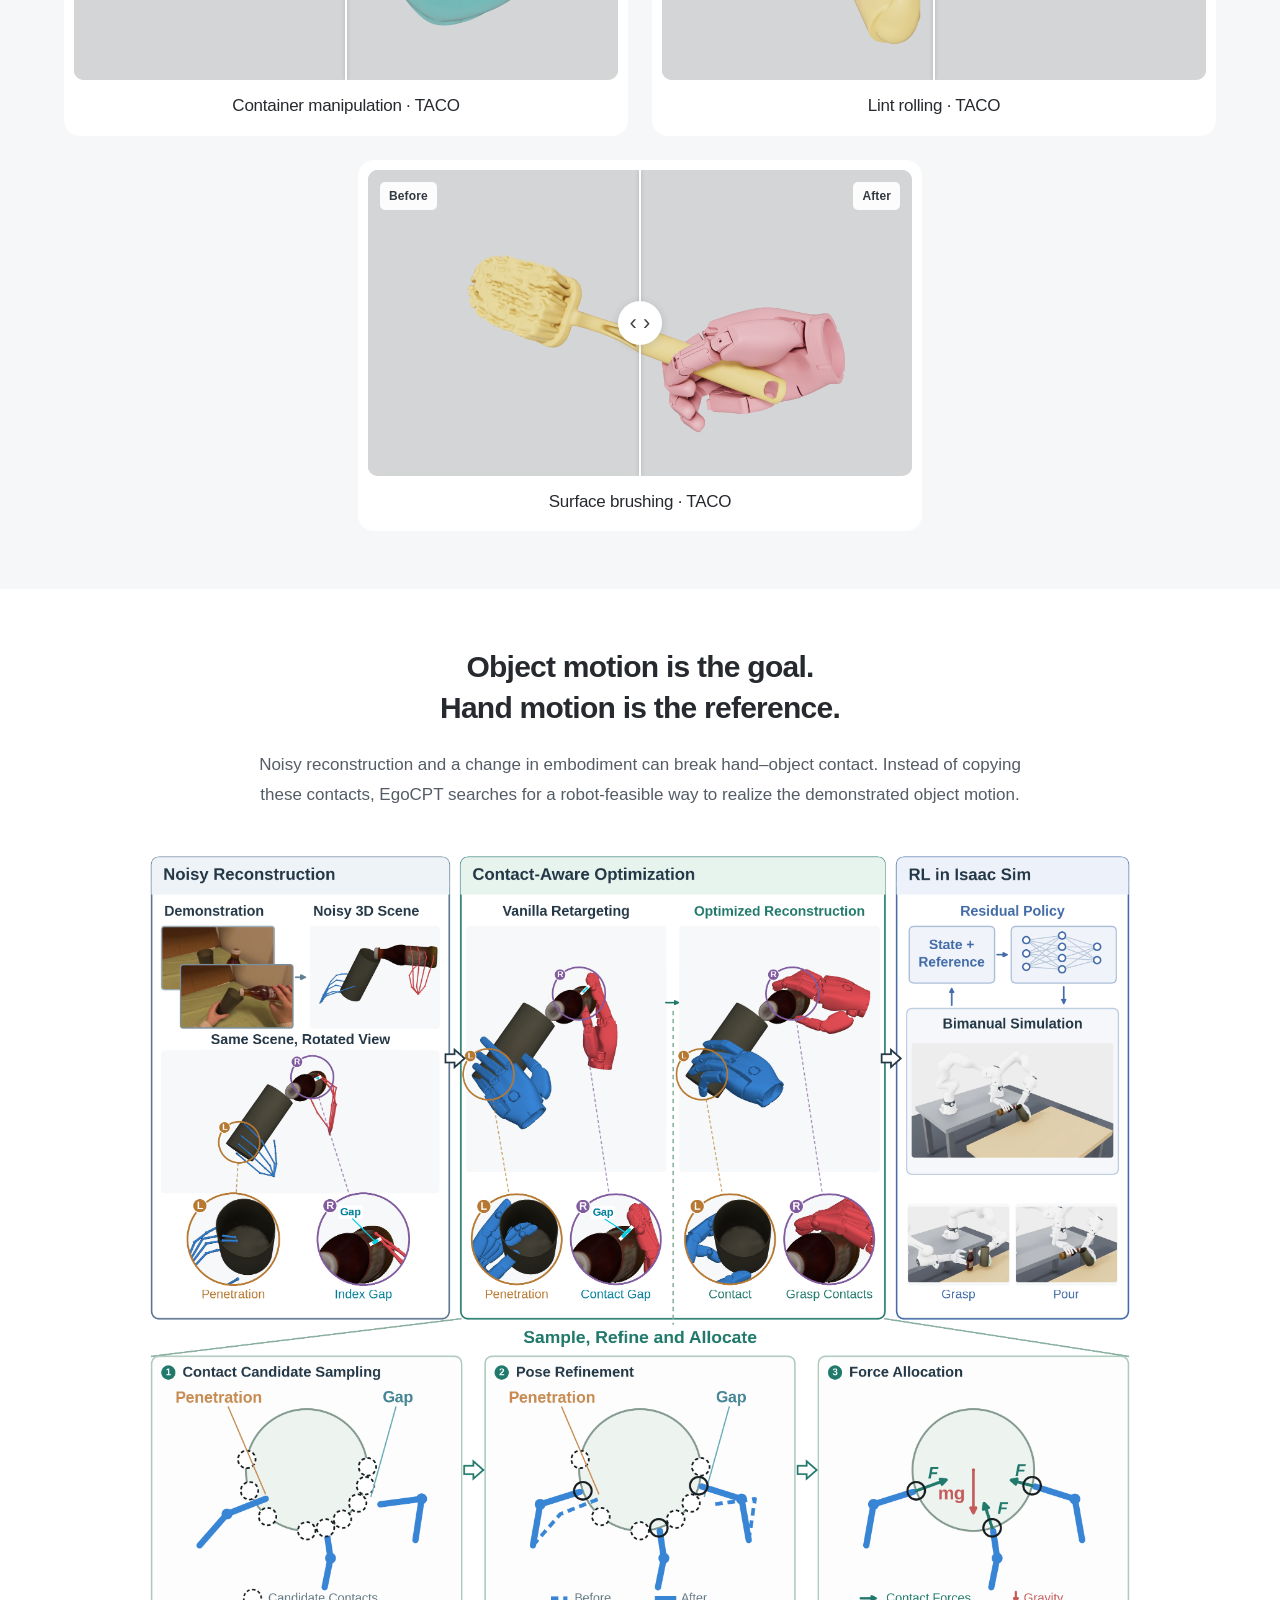
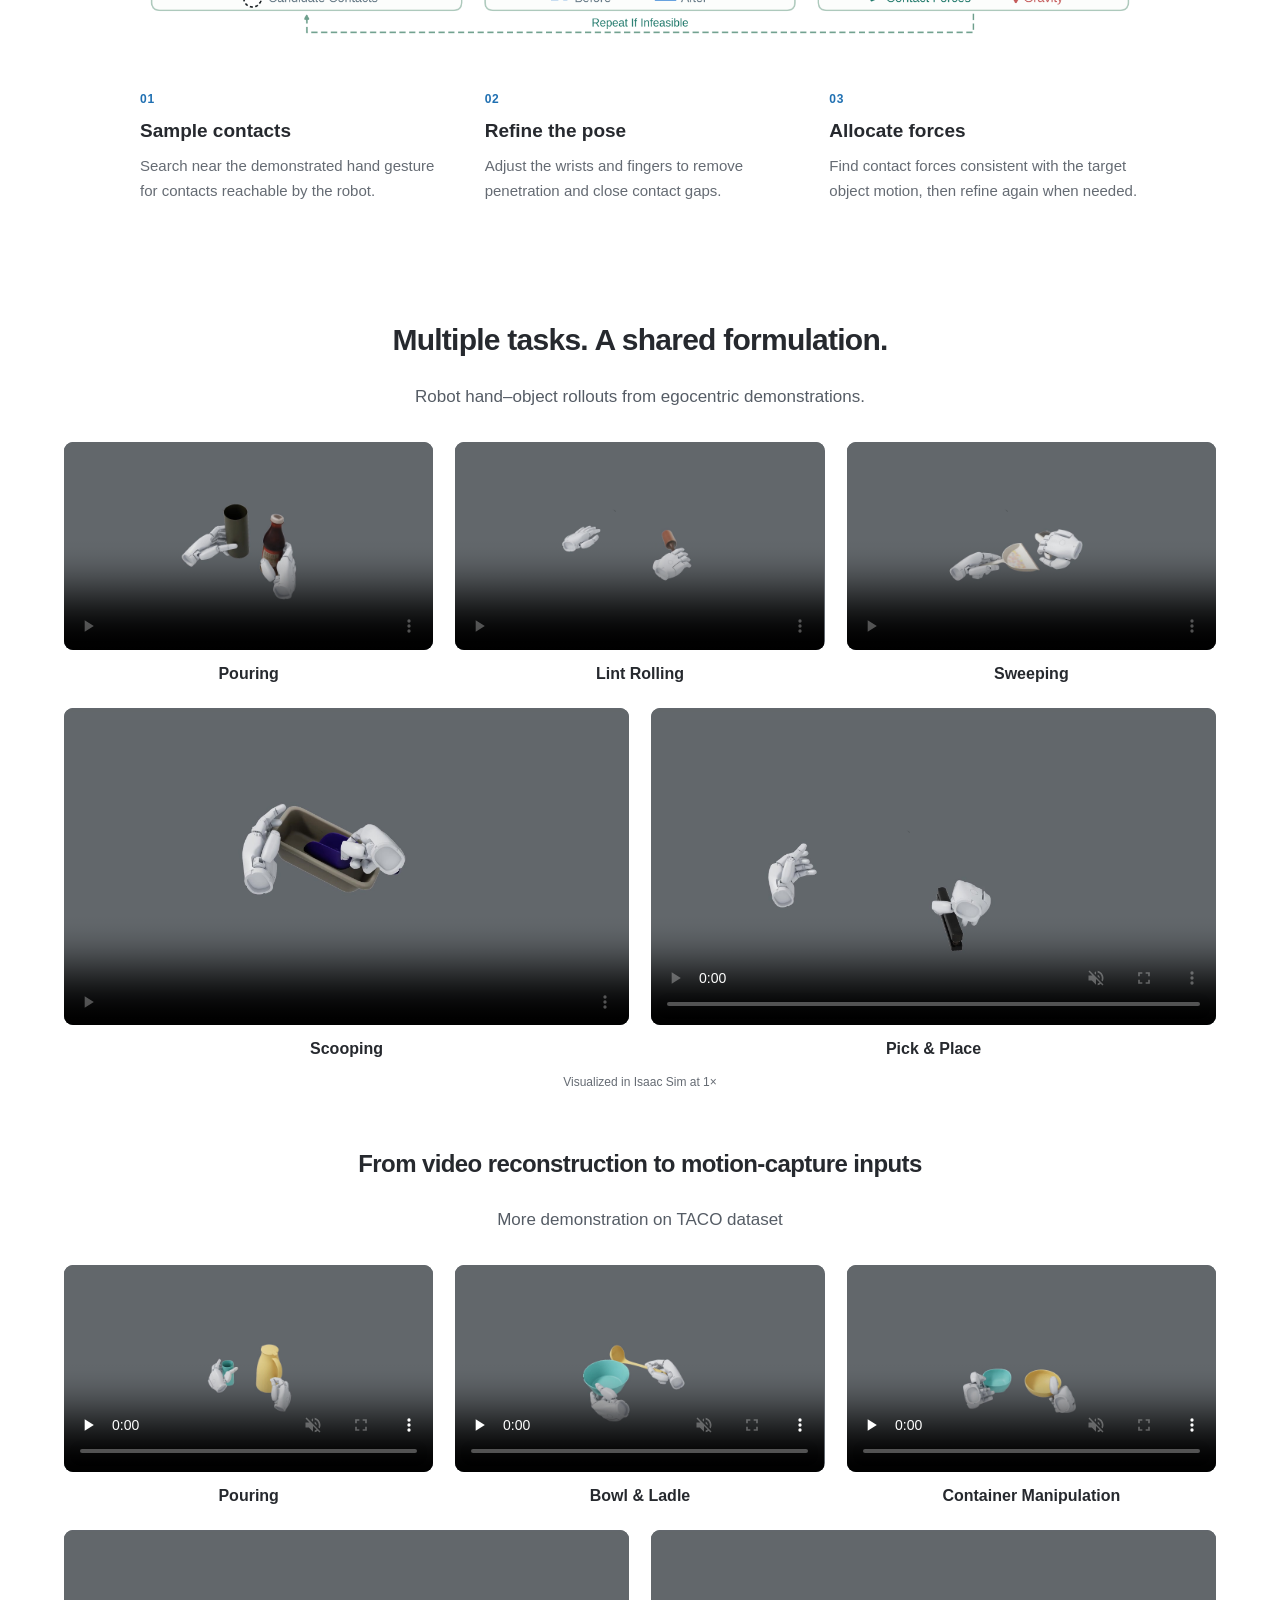
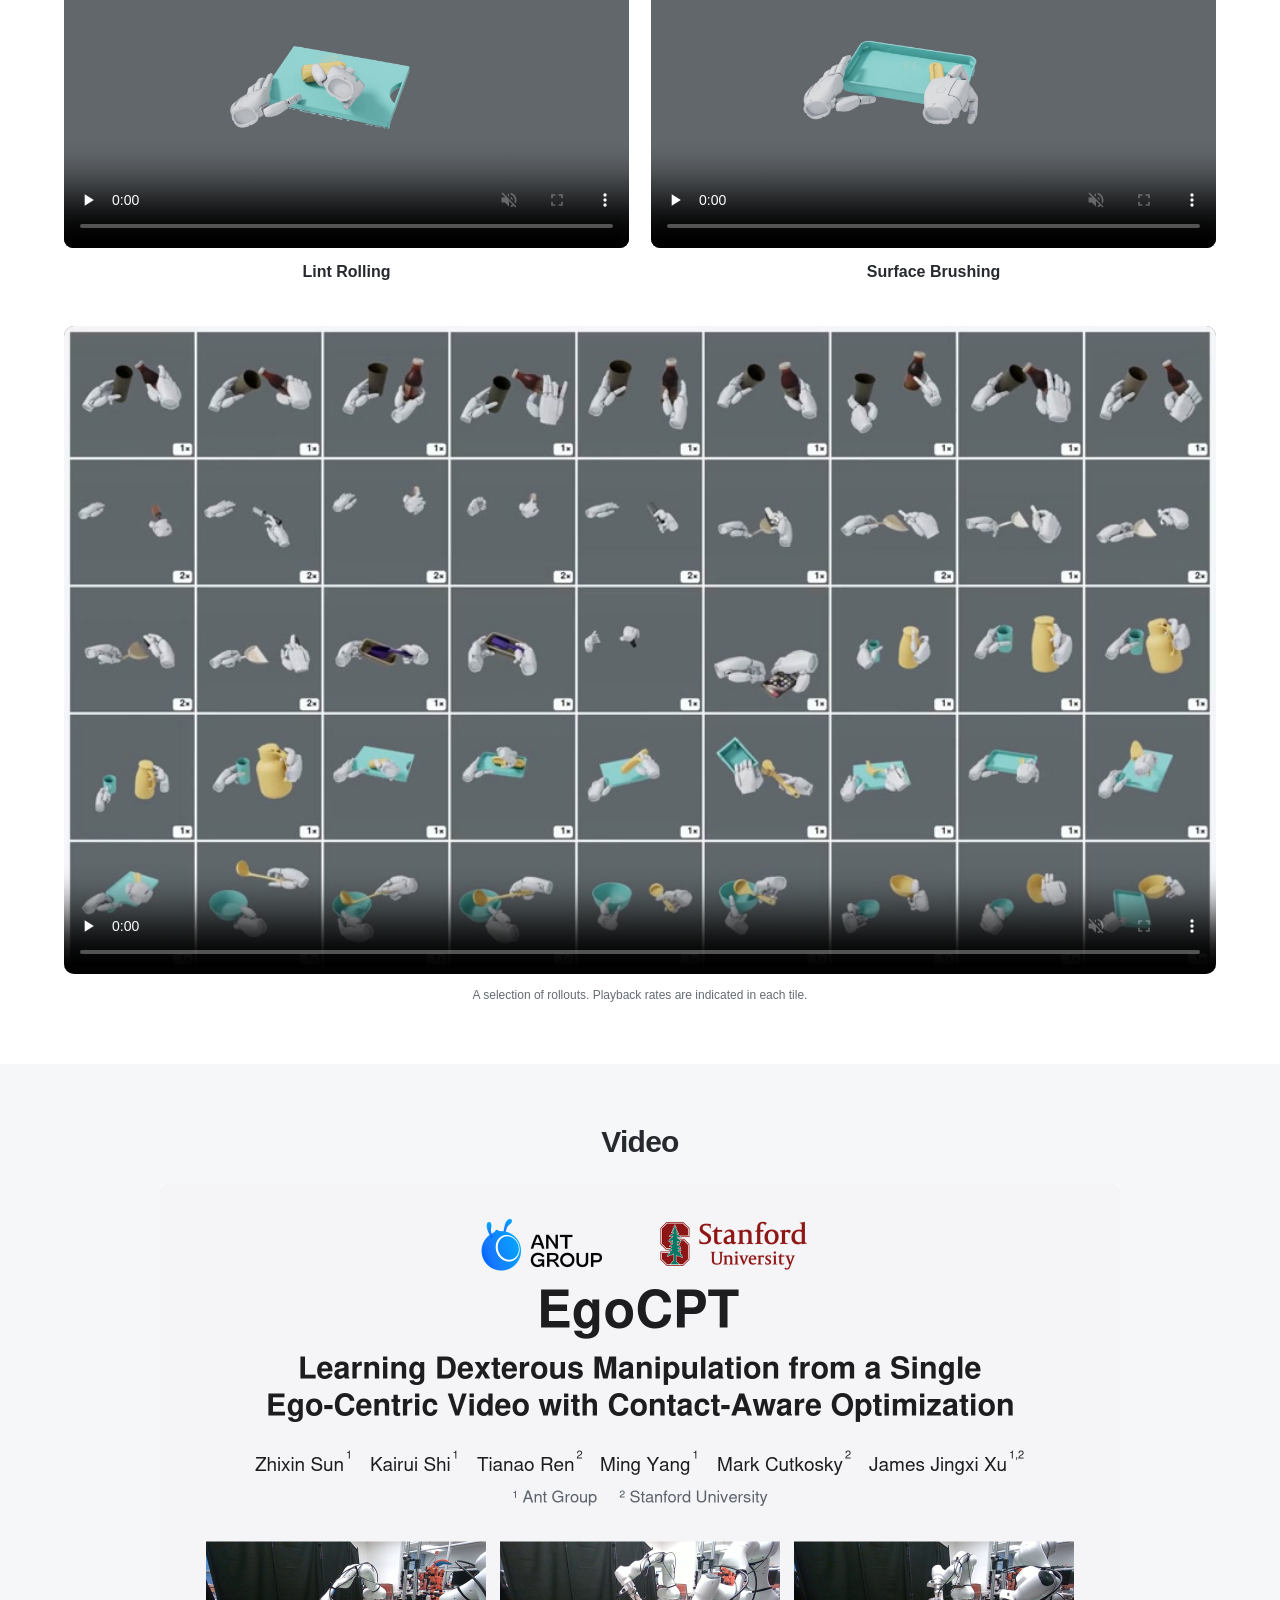
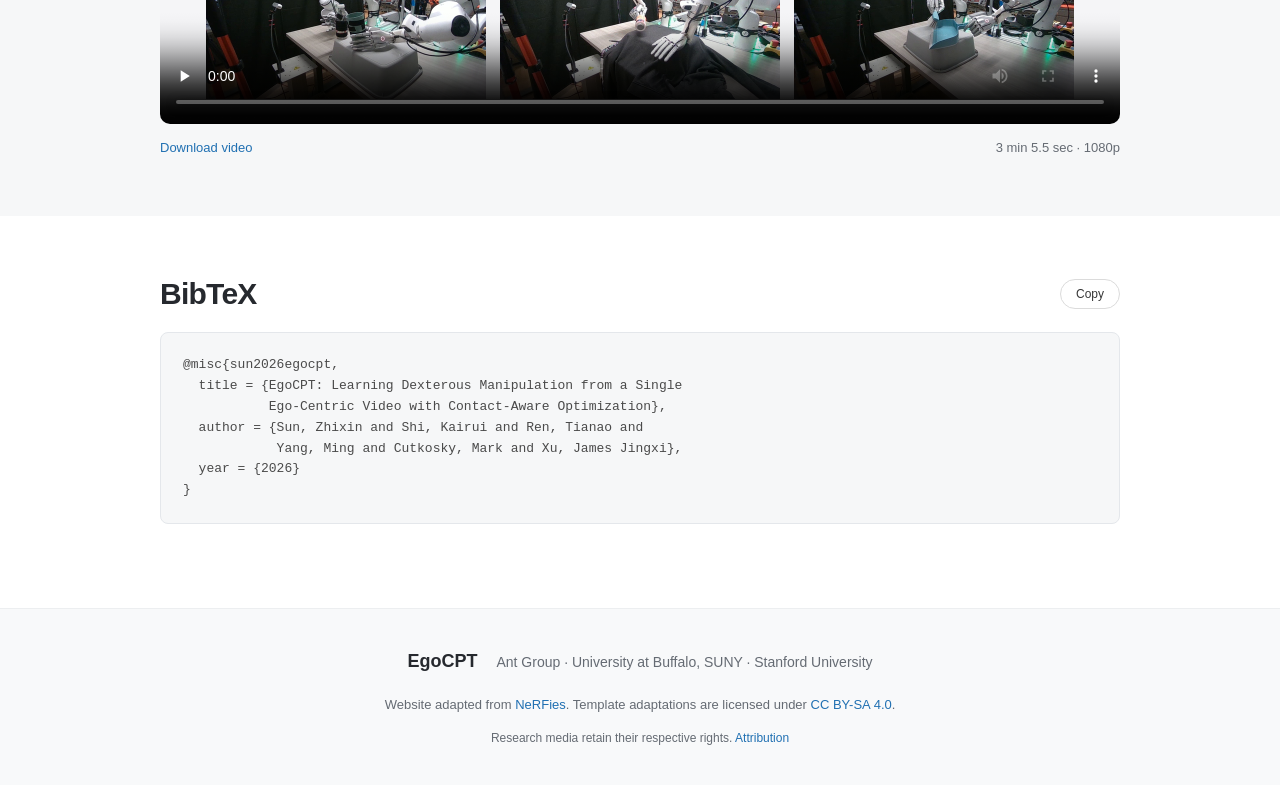
==== commit afba83dc: "Add University at Buffalo affiliation and official logo" ====
--- a/index.html
+++ b/index.html
@@ -3,7 +3,7 @@
 <head>
   <meta charset="utf-8">
   <meta name="viewport" content="width=device-width, initial-scale=1">
-  <meta name="description" content="EgoCPT learns dexterous manipulation from a single ego-centric video with contact-aware optimization. A joint project of Ant Group and Stanford University.">
+  <meta name="description" content="EgoCPT learns dexterous manipulation from a single ego-centric video with contact-aware optimization. A joint project of Ant Group, University at Buffalo, SUNY, and Stanford University.">
   <meta name="theme-color" content="#ffffff">
   <meta property="og:type" content="website">
   <meta property="og:title" content="EgoCPT: Learning Dexterous Manipulation from a Single Ego-Centric Video with Contact-Aware Optimization">
@@ -44,6 +44,9 @@
             <a href="https://www.stanford.edu/" target="_blank" rel="noopener" aria-label="Stanford University">
               <img class="stanford-logo" src="static/logos/stanford.png" alt="Stanford University" width="1080" height="346">
             </a>
+            <a href="https://www.buffalo.edu/" target="_blank" rel="noopener" aria-label="University at Buffalo, SUNY">
+              <img class="buffalo-logo" src="static/logos/buffalo.jpg" alt="University at Buffalo, The State University of New York" width="894" height="130">
+            </a>
           </div>
           <h1 class="title is-1 publication-title">
             <span class="project-name">EgoCPT</span>
@@ -51,16 +54,17 @@
           </h1>
           <div class="publication-authors">
             <span class="author-block"><a href="https://www.linkedin.com/in/zhixin-sun-867335292/" target="_blank" rel="noopener noreferrer">Zhixin Sun</a><sup>1</sup>,</span>
-            <span class="author-block"><a href="https://kairui-shi.github.io/" target="_blank" rel="noopener noreferrer">Kairui Shi</a><sup>1</sup>,</span>
-            <span class="author-block"><a href="https://teoren0217.github.io/" target="_blank" rel="noopener noreferrer">Tianao Ren</a><sup>2</sup>,</span>
+            <span class="author-block"><a href="https://kairui-shi.github.io/" target="_blank" rel="noopener noreferrer">Kairui Shi</a><sup>1,2</sup>,</span>
+            <span class="author-block"><a href="https://teoren0217.github.io/" target="_blank" rel="noopener noreferrer">Tianao Ren</a><sup>3</sup>,</span>
             <span class="author-block"><a href="https://users.ece.northwestern.edu/~mya671/" target="_blank" rel="noopener noreferrer">Ming Yang</a><sup>1</sup>,</span>
-            <span class="author-block"><a href="https://profiles.stanford.edu/mark-cutkosky" target="_blank" rel="noopener noreferrer">Mark Cutkosky</a><sup>2</sup>,</span>
-            <span class="author-block"><a href="https://jxu.ai/" target="_blank" rel="noopener noreferrer">James Jingxi Xu</a><sup>1,2</sup>
+            <span class="author-block"><a href="https://profiles.stanford.edu/mark-cutkosky" target="_blank" rel="noopener noreferrer">Mark Cutkosky</a><sup>3</sup>,</span>
+            <span class="author-block"><a href="https://jxu.ai/" target="_blank" rel="noopener noreferrer">James Jingxi Xu</a><sup>1,3</sup>
             </span>
           </div>
           <div class="publication-affiliations">
             <span><sup>1</sup> Ant Group</span>
-            <span><sup>2</sup> Stanford University</span>
+            <span><sup>2</sup> University at Buffalo, SUNY</span>
+            <span><sup>3</sup> Stanford University</span>
           </div>
           <div class="publication-links">
             <a class="button is-rounded is-dark paper-link" href="https://arxiv.org/abs/2610.17572" target="_blank" rel="noopener noreferrer" aria-label="Read the paper on arXiv">
@@ -401,7 +405,7 @@
 
   <footer class="footer">
     <div class="container is-max-desktop has-text-centered">
-      <p class="footer-name">EgoCPT <span>Ant Group · Stanford University</span></p>
+      <p class="footer-name">EgoCPT <span>Ant Group · University at Buffalo, SUNY · Stanford University</span></p>
       <p>Website adapted from <a href="https://nerfies.github.io/" target="_blank" rel="noopener">NeRFies</a>.
         Template adaptations are licensed under <a href="https://creativecommons.org/licenses/by-sa/4.0/" target="_blank" rel="noopener">CC BY-SA 4.0</a>.</p>
       <p class="media-note">Research media retain their respective rights. <a href="THIRD_PARTY.md">Attribution</a></p>
--- a/static/css/site.css
+++ b/static/css/site.css
@@ -14,11 +14,13 @@
 .nav-links a { color: var(--muted); }
 .nav-links a:hover { color: var(--blue); }
 .publication-header .hero-body { padding: 35px 24px 22px; }
-.institution-logos { display: flex; align-items: center; justify-content: center; gap: clamp(28px, 6vw, 64px); margin: 0 auto 32px; }
-.institution-logos a { display: block; flex: 0 1 auto; }
+.institution-logos { display: flex; flex-wrap: wrap; align-items: center; justify-content: center; gap: 24px clamp(28px, 4vw, 48px); margin: 0 auto 32px; }
+.institution-logos a { display: block; flex: 0 0 auto; max-width: 100%; }
 .institution-logos img { display: block; height: auto; max-width: 100%; }
 .ant-group-logo { width: 210px; }
 .stanford-logo { width: 260px; }
+/* Trim only the official preview's blank side margins; preserve the complete mark. */
+.institution-logos .buffalo-logo { width: 260px; height: 95px; object-fit: cover; }
 .publication-title { font-family: "Google Sans", "Helvetica Neue", Arial, sans-serif; line-height: 1.17; font-weight: 600; margin-bottom: 26px !important; }
 .project-name { display: block; font-size: 62px; letter-spacing: -.045em; margin-bottom: 12px; }
 .paper-title { display: block; font-size: 38px; line-height: 1.2; max-width: 1000px; margin: 0 auto; text-wrap: balance; }
@@ -26,7 +28,7 @@
 .author-block { margin: 0 3px; }
 sup { font-size: .65em; vertical-align: super; line-height: 0; }
 .publication-authors sup { margin-left: 2px; color: var(--ink); }
-.publication-affiliations { display: flex; justify-content: center; gap: 28px; margin: 12px 0 22px; font-size: 20px; }
+.publication-affiliations { display: flex; flex-wrap: wrap; justify-content: center; gap: 10px 28px; margin: 12px 0 22px; font-size: 20px; }
 .publication-links { display: flex; flex-wrap: wrap; justify-content: center; gap: 9px; }
 .publication-links .button { font-size: 15px; height: 40px; padding: 0 20px; gap: 8px; }
 .button.is-dark { background: #33363b; }
@@ -121,13 +123,14 @@
   .project-nav { padding: 14px 18px; min-height: 54px; }
   .nav-links { gap: 14px; font-size: 12px; }
   .publication-header .hero-body { padding: 22px 18px 18px; }
-  .institution-logos { gap: 28px; margin-bottom: 24px; }
+  .institution-logos { gap: 16px 28px; margin-bottom: 24px; }
   .ant-group-logo { width: 125px; }
   .stanford-logo { width: 165px; }
+  .institution-logos .buffalo-logo { width: 180px; height: 66px; }
   .project-name { font-size: 45px; margin-bottom: 14px; }
   .paper-title { font-size: 27px; line-height: 1.22; }
   .publication-authors { font-size: 16px; line-height: 1.9; }
-  .publication-affiliations { font-size: 16px; gap: 18px; }
+  .publication-affiliations { font-size: 16px; gap: 8px 18px; }
   .publication-links { gap: 7px; }
   .publication-links .button { font-size: 13px; padding: 0 14px; }
   .pending-note { font-size: 10px; }
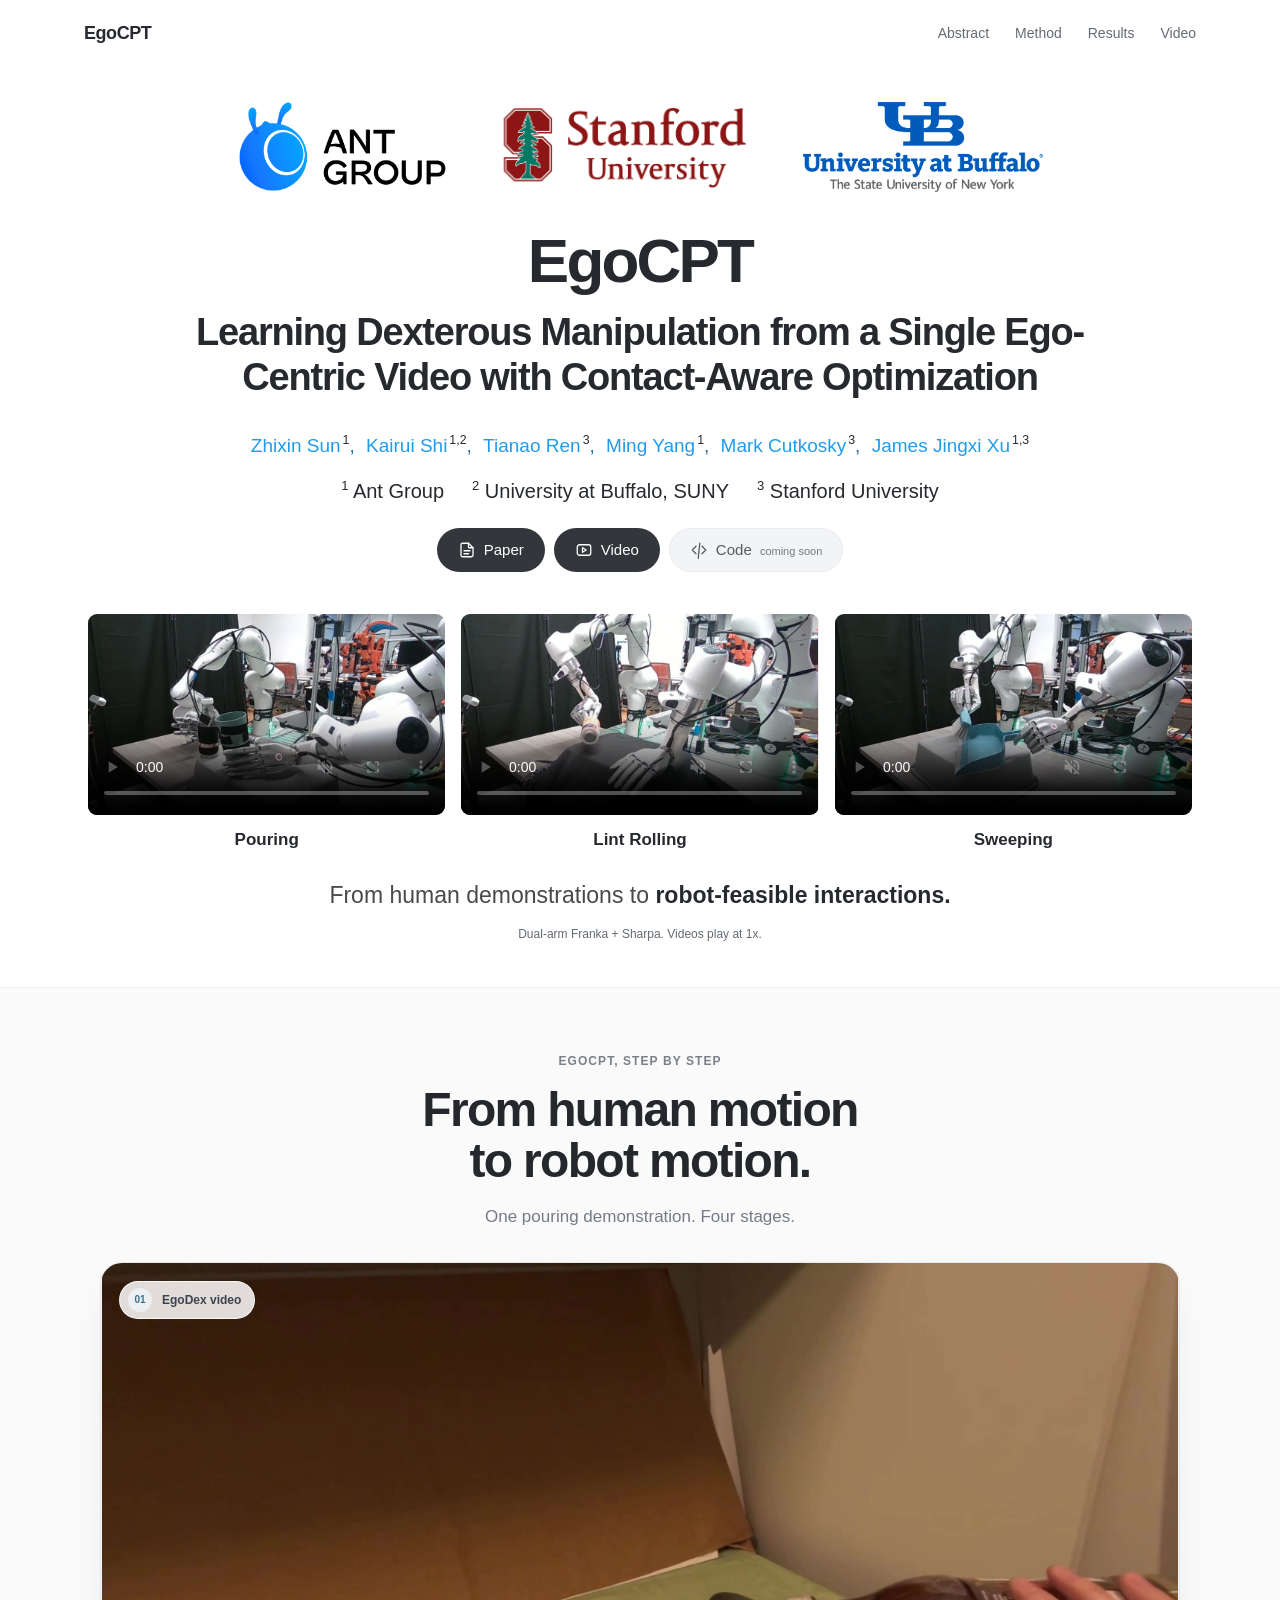
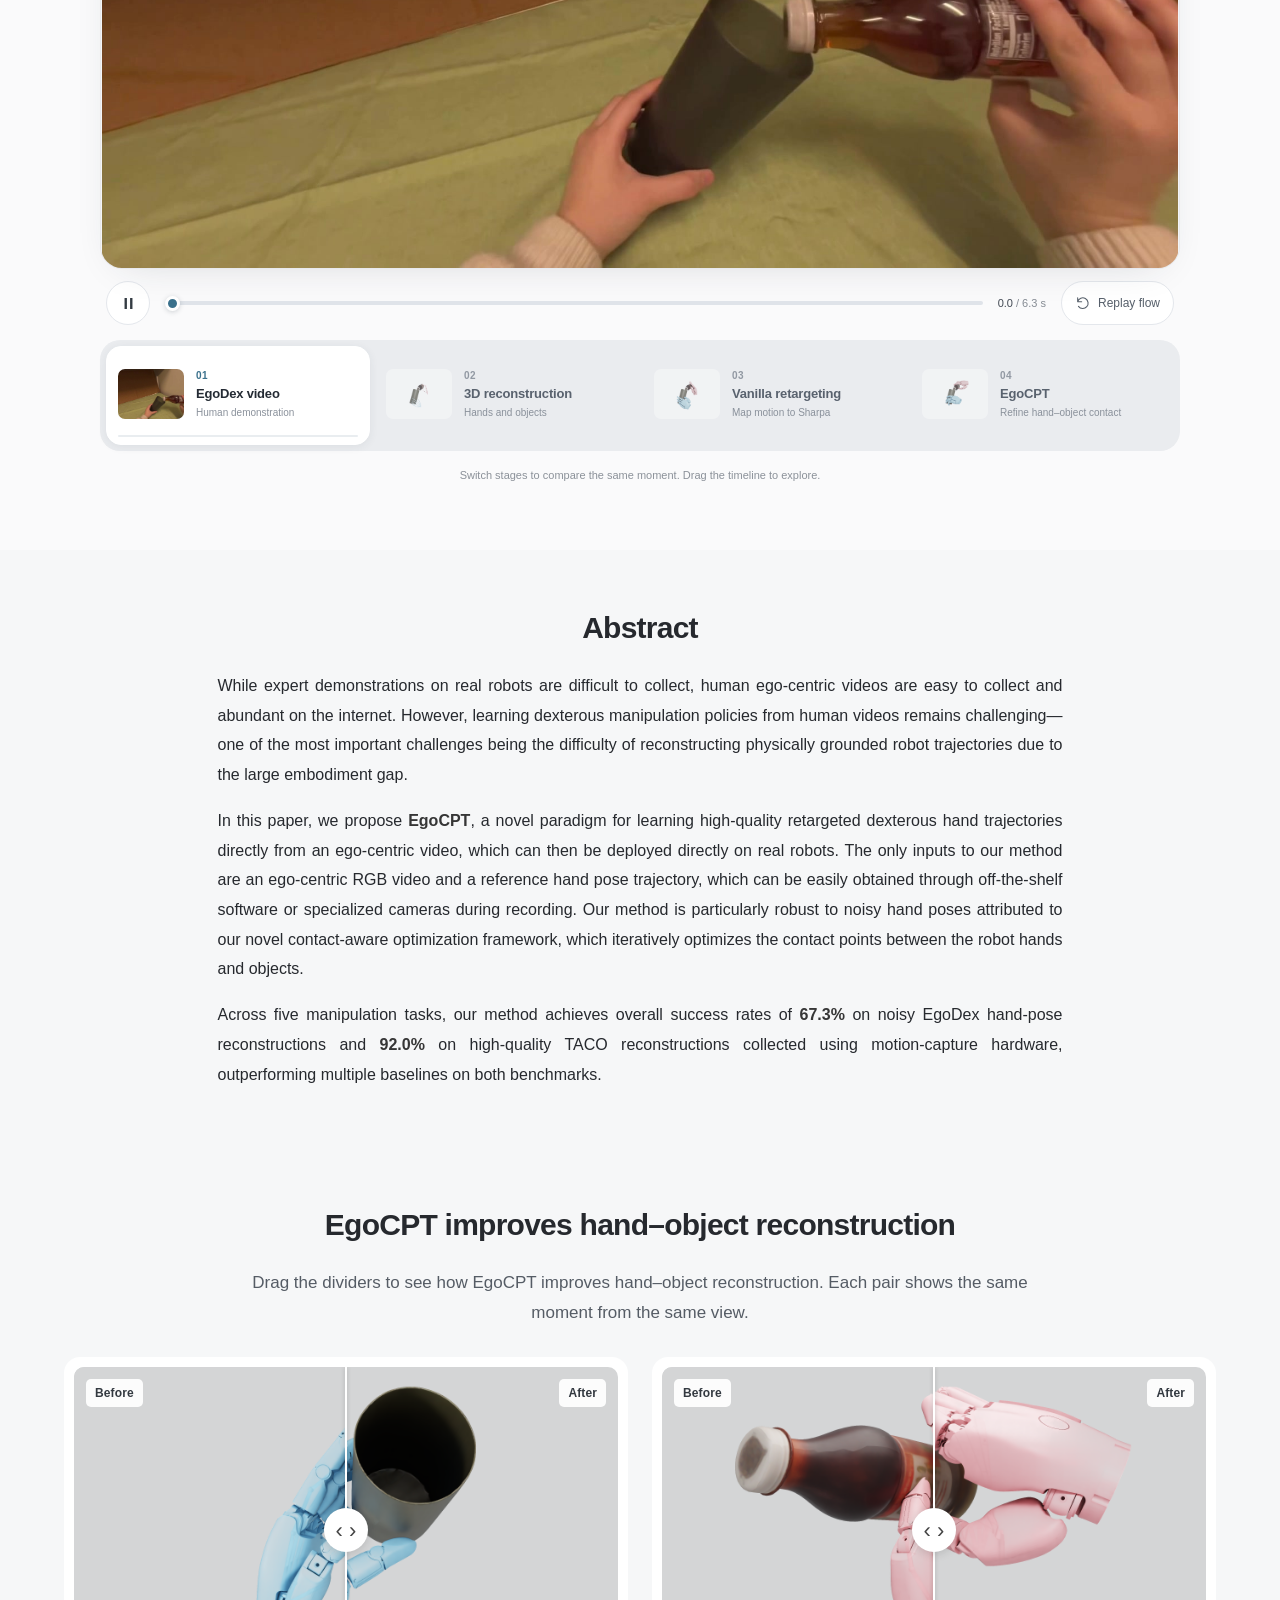
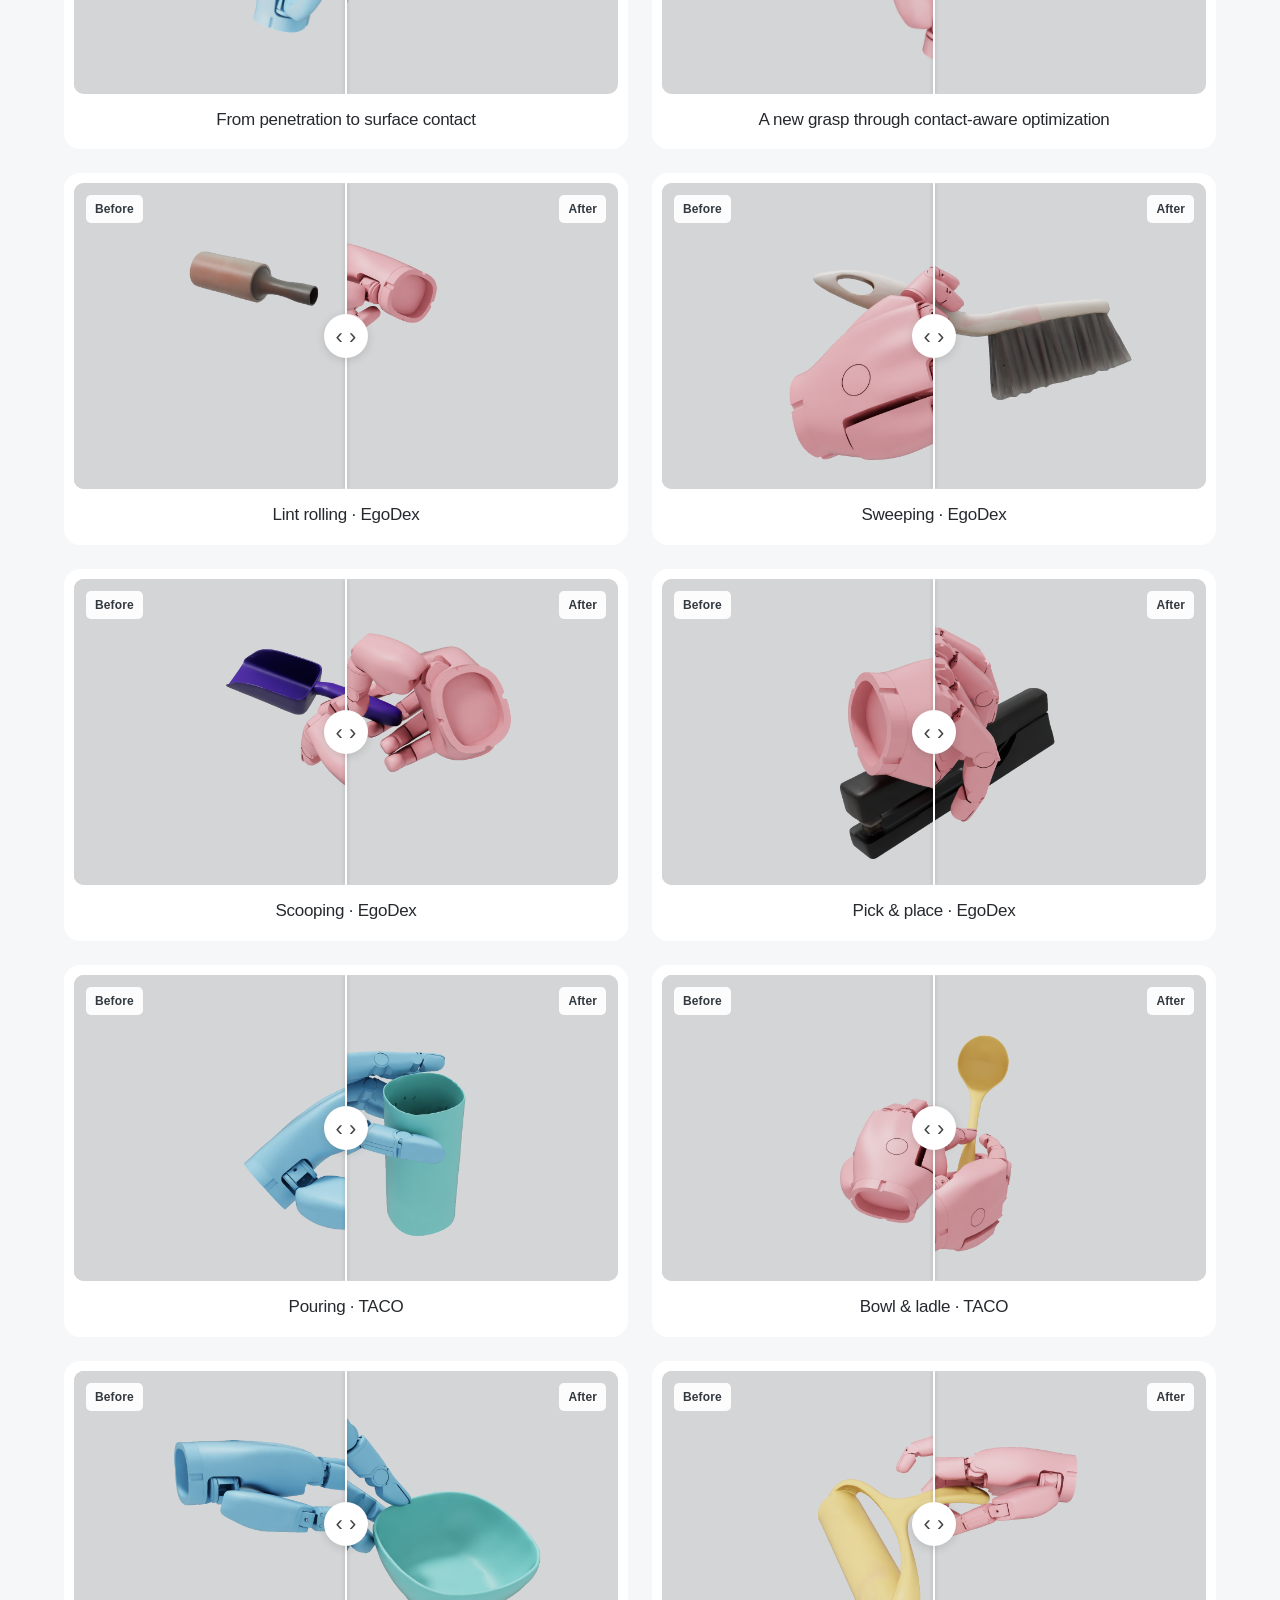
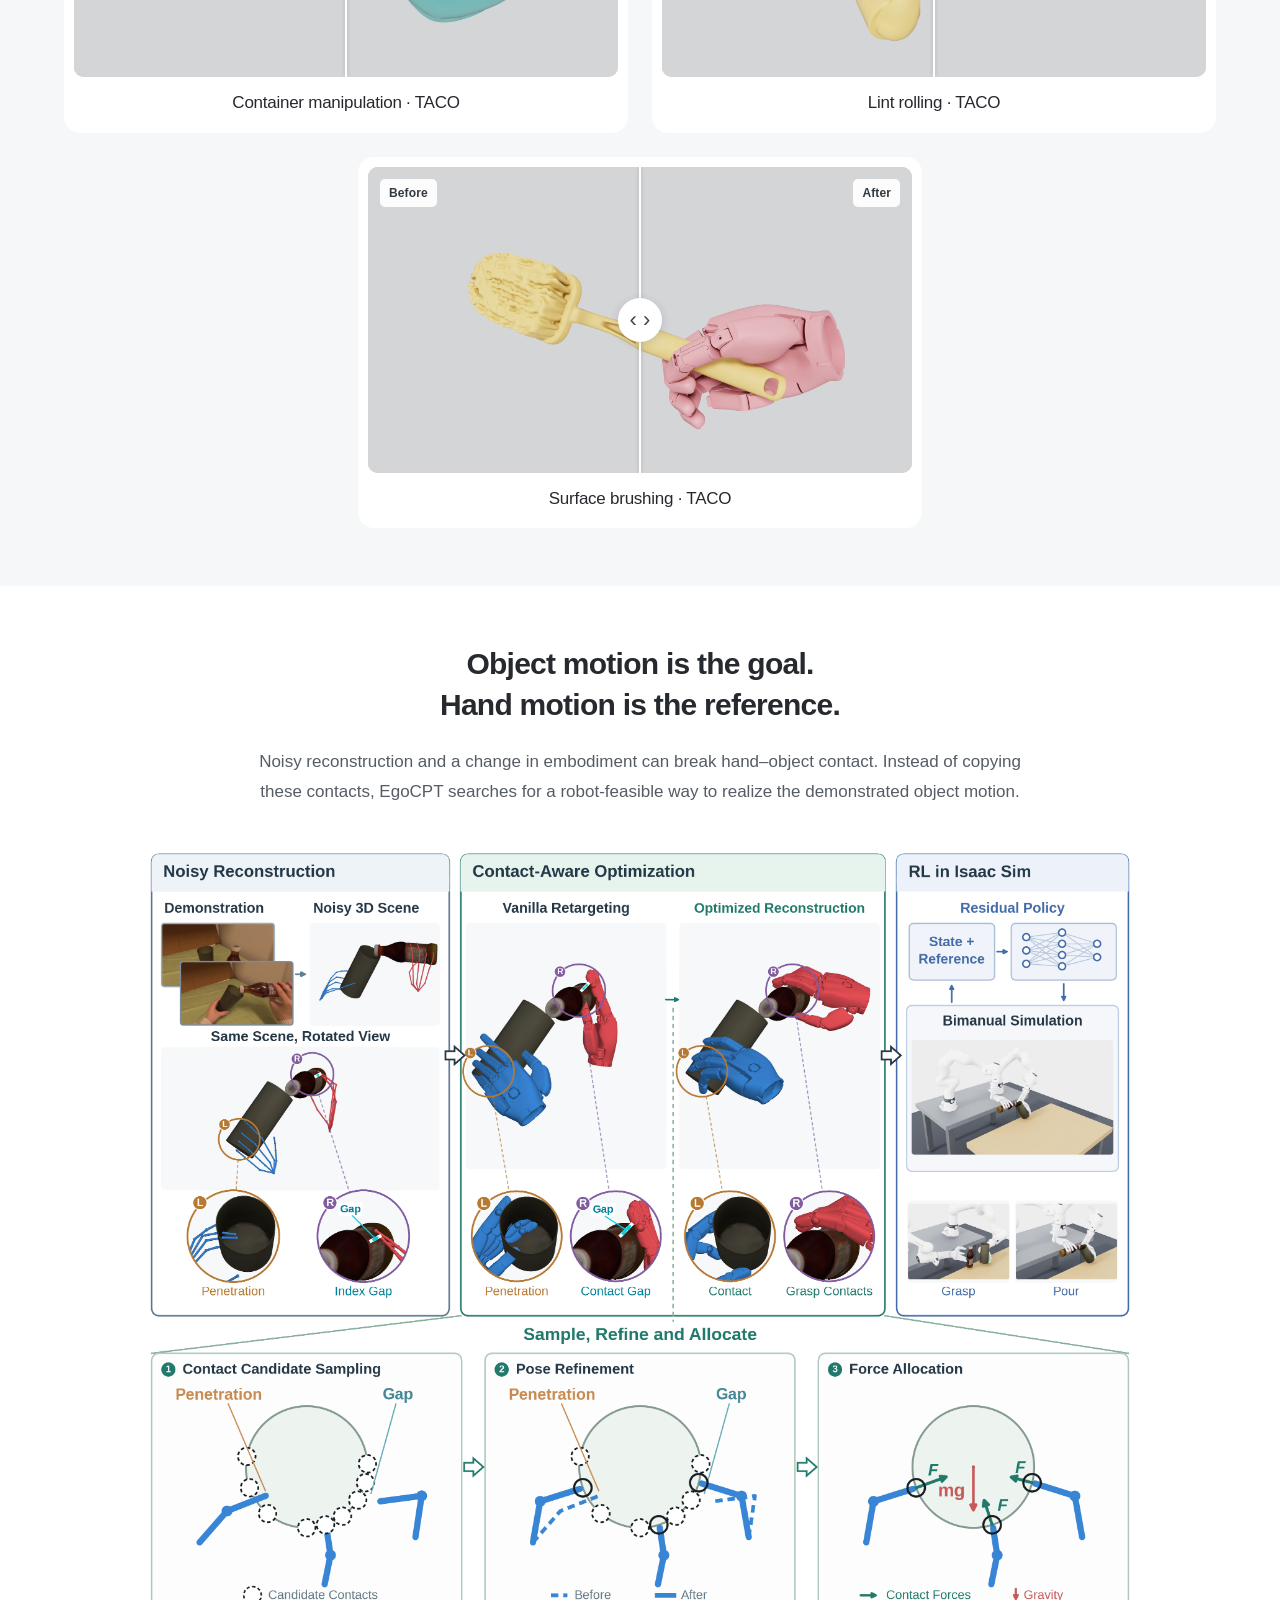
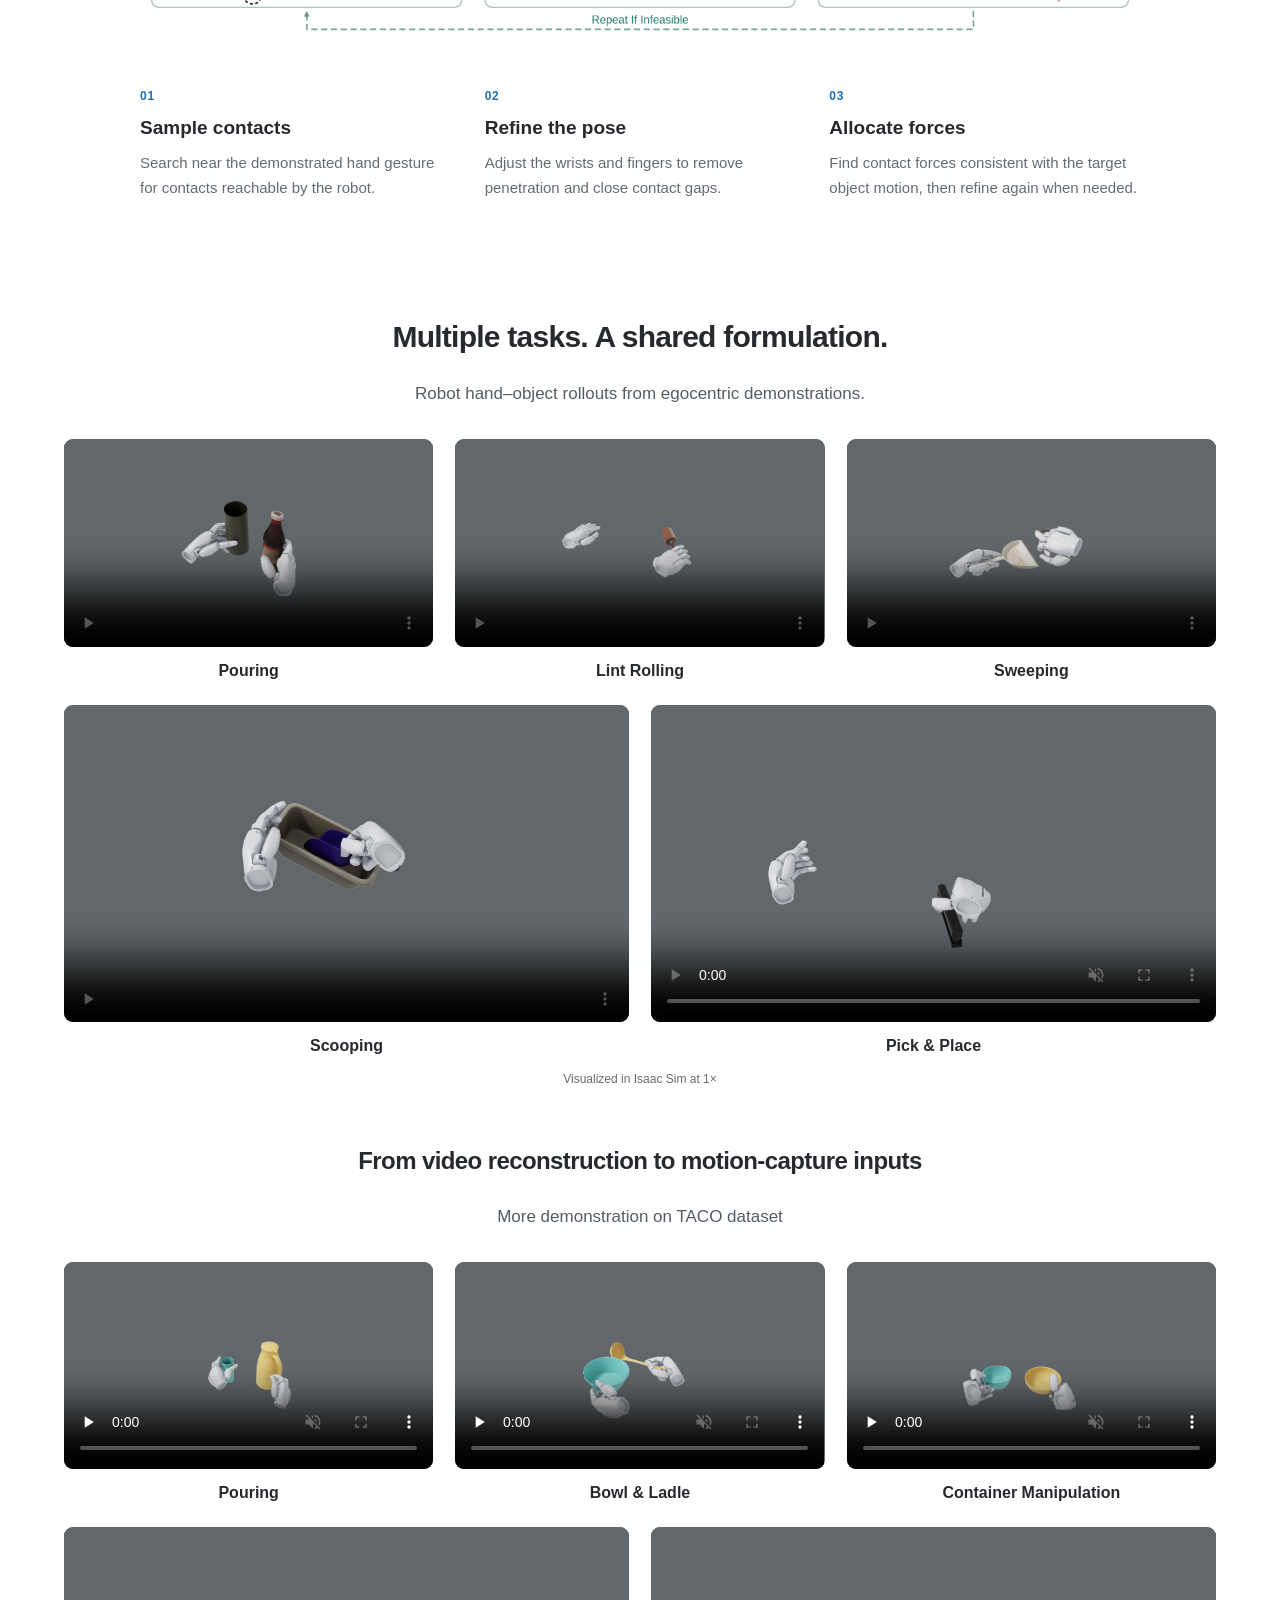
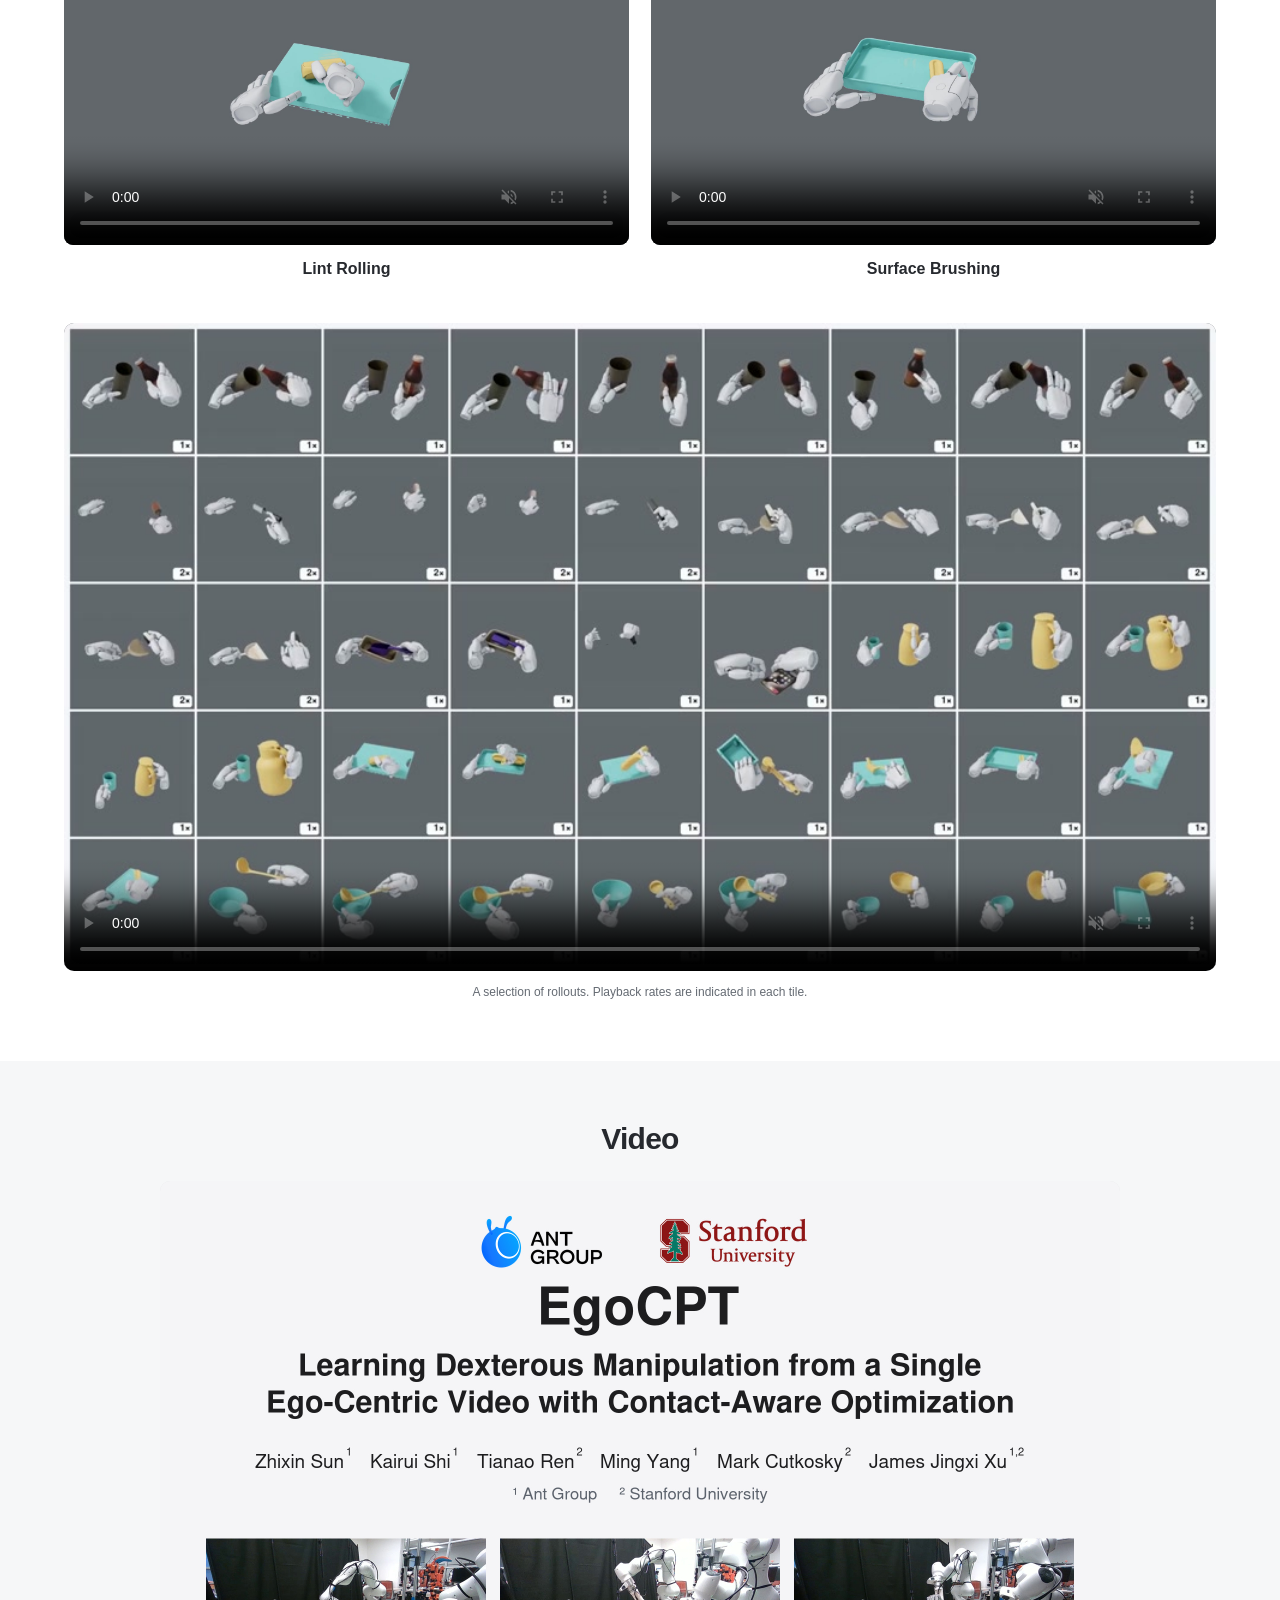
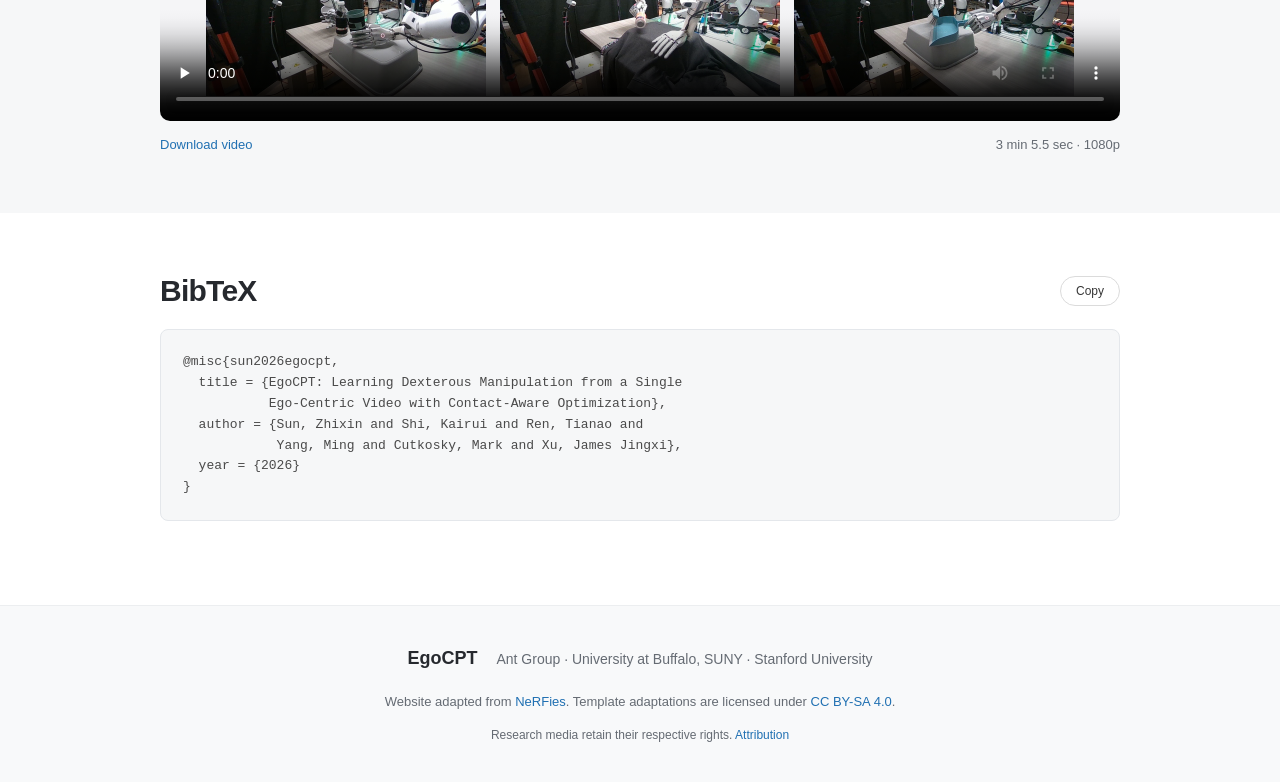
==== commit ebc31087: "Use official high-resolution Buffalo logo with balanced sizing" ====
--- a/index.html
+++ b/index.html
@@ -45,7 +45,7 @@
               <img class="stanford-logo" src="static/logos/stanford.png" alt="Stanford University" width="1080" height="346">
             </a>
             <a href="https://www.buffalo.edu/" target="_blank" rel="noopener" aria-label="University at Buffalo, SUNY">
-              <img class="buffalo-logo" src="static/logos/buffalo.jpg" alt="University at Buffalo, The State University of New York" width="894" height="130">
+              <img class="buffalo-logo" src="static/logos/buffalo.png" alt="University at Buffalo, The State University of New York" width="2716" height="1017">
             </a>
           </div>
           <h1 class="title is-1 publication-title">
--- a/static/css/site.css
+++ b/static/css/site.css
@@ -19,8 +19,7 @@
 .institution-logos img { display: block; height: auto; max-width: 100%; }
 .ant-group-logo { width: 210px; }
 .stanford-logo { width: 260px; }
-/* Trim only the official preview's blank side margins; preserve the complete mark. */
-.institution-logos .buffalo-logo { width: 260px; height: 95px; object-fit: cover; }
+.buffalo-logo { width: 240px; }
 .publication-title { font-family: "Google Sans", "Helvetica Neue", Arial, sans-serif; line-height: 1.17; font-weight: 600; margin-bottom: 26px !important; }
 .project-name { display: block; font-size: 62px; letter-spacing: -.045em; margin-bottom: 12px; }
 .paper-title { display: block; font-size: 38px; line-height: 1.2; max-width: 1000px; margin: 0 auto; text-wrap: balance; }
@@ -126,7 +125,7 @@
   .institution-logos { gap: 16px 28px; margin-bottom: 24px; }
   .ant-group-logo { width: 125px; }
   .stanford-logo { width: 165px; }
-  .institution-logos .buffalo-logo { width: 180px; height: 66px; }
+  .buffalo-logo { width: 150px; }
   .project-name { font-size: 45px; margin-bottom: 14px; }
   .paper-title { font-size: 27px; line-height: 1.22; }
   .publication-authors { font-size: 16px; line-height: 1.9; }
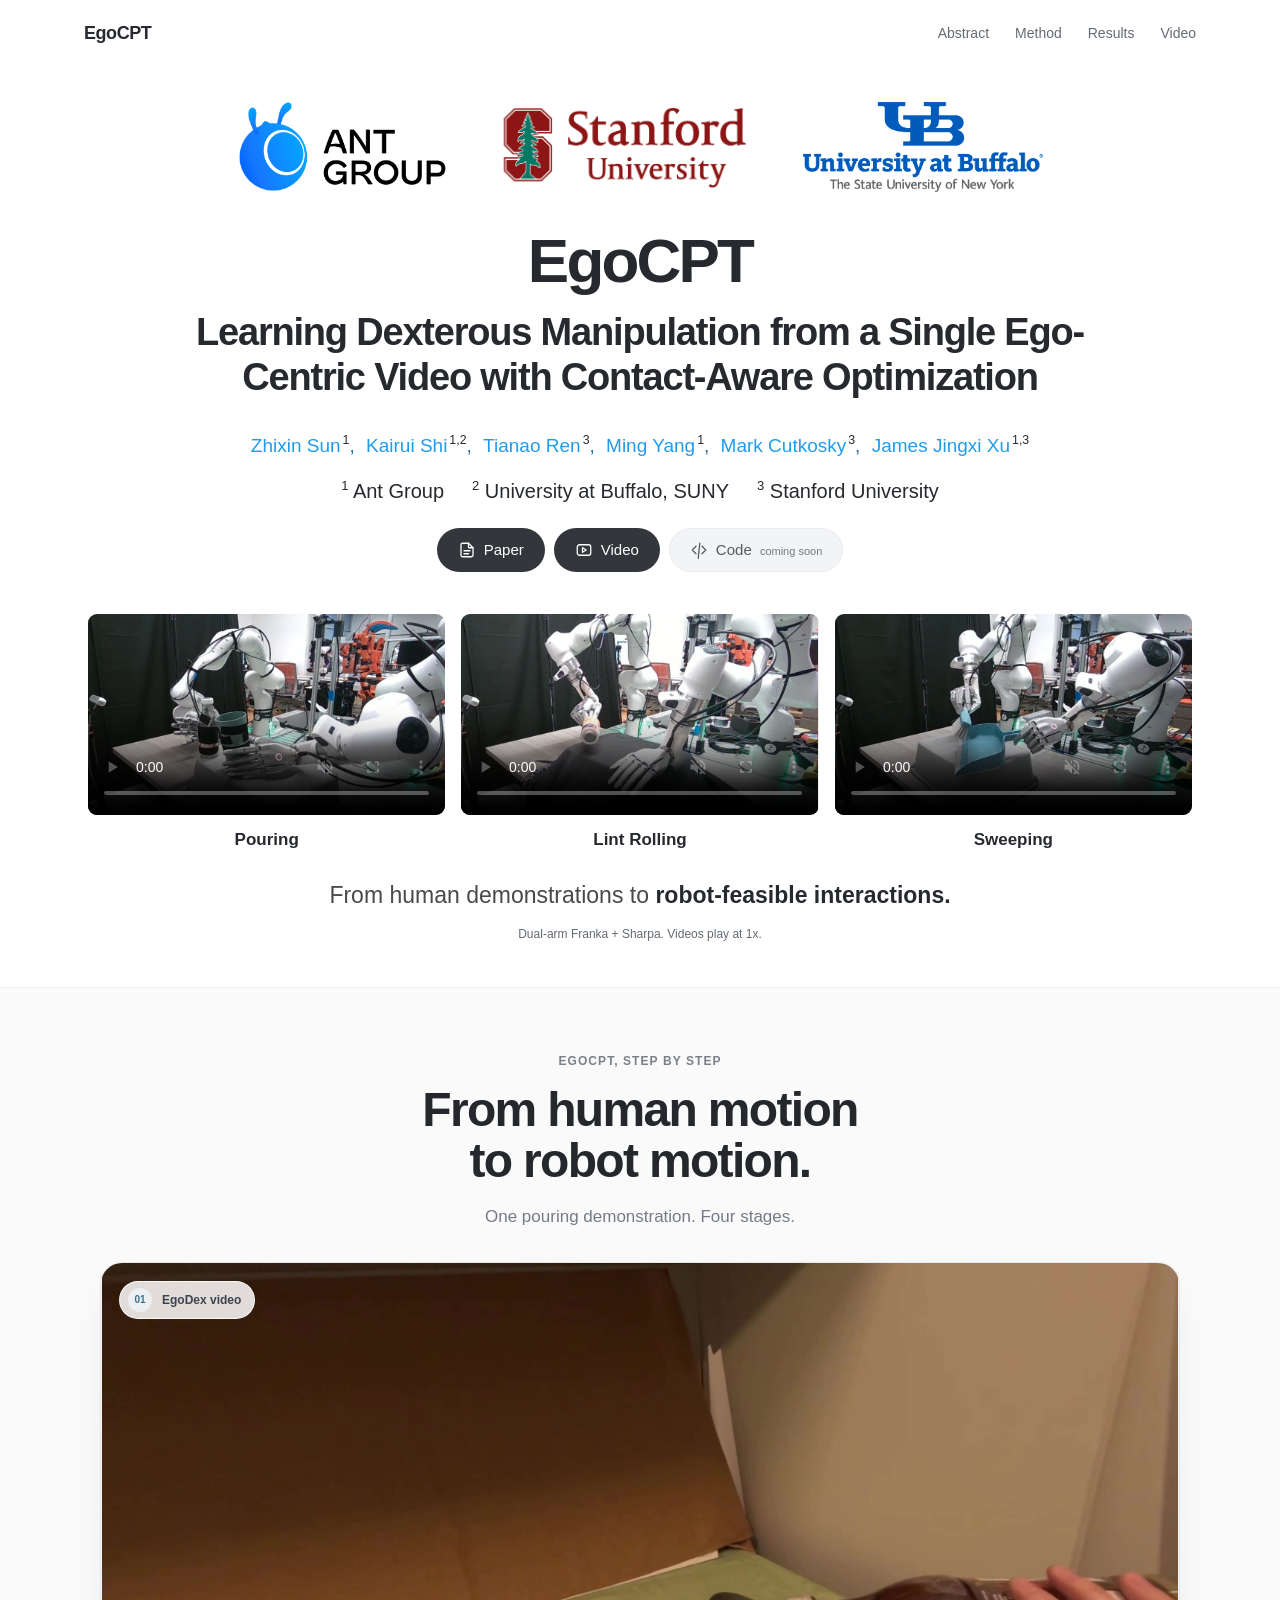
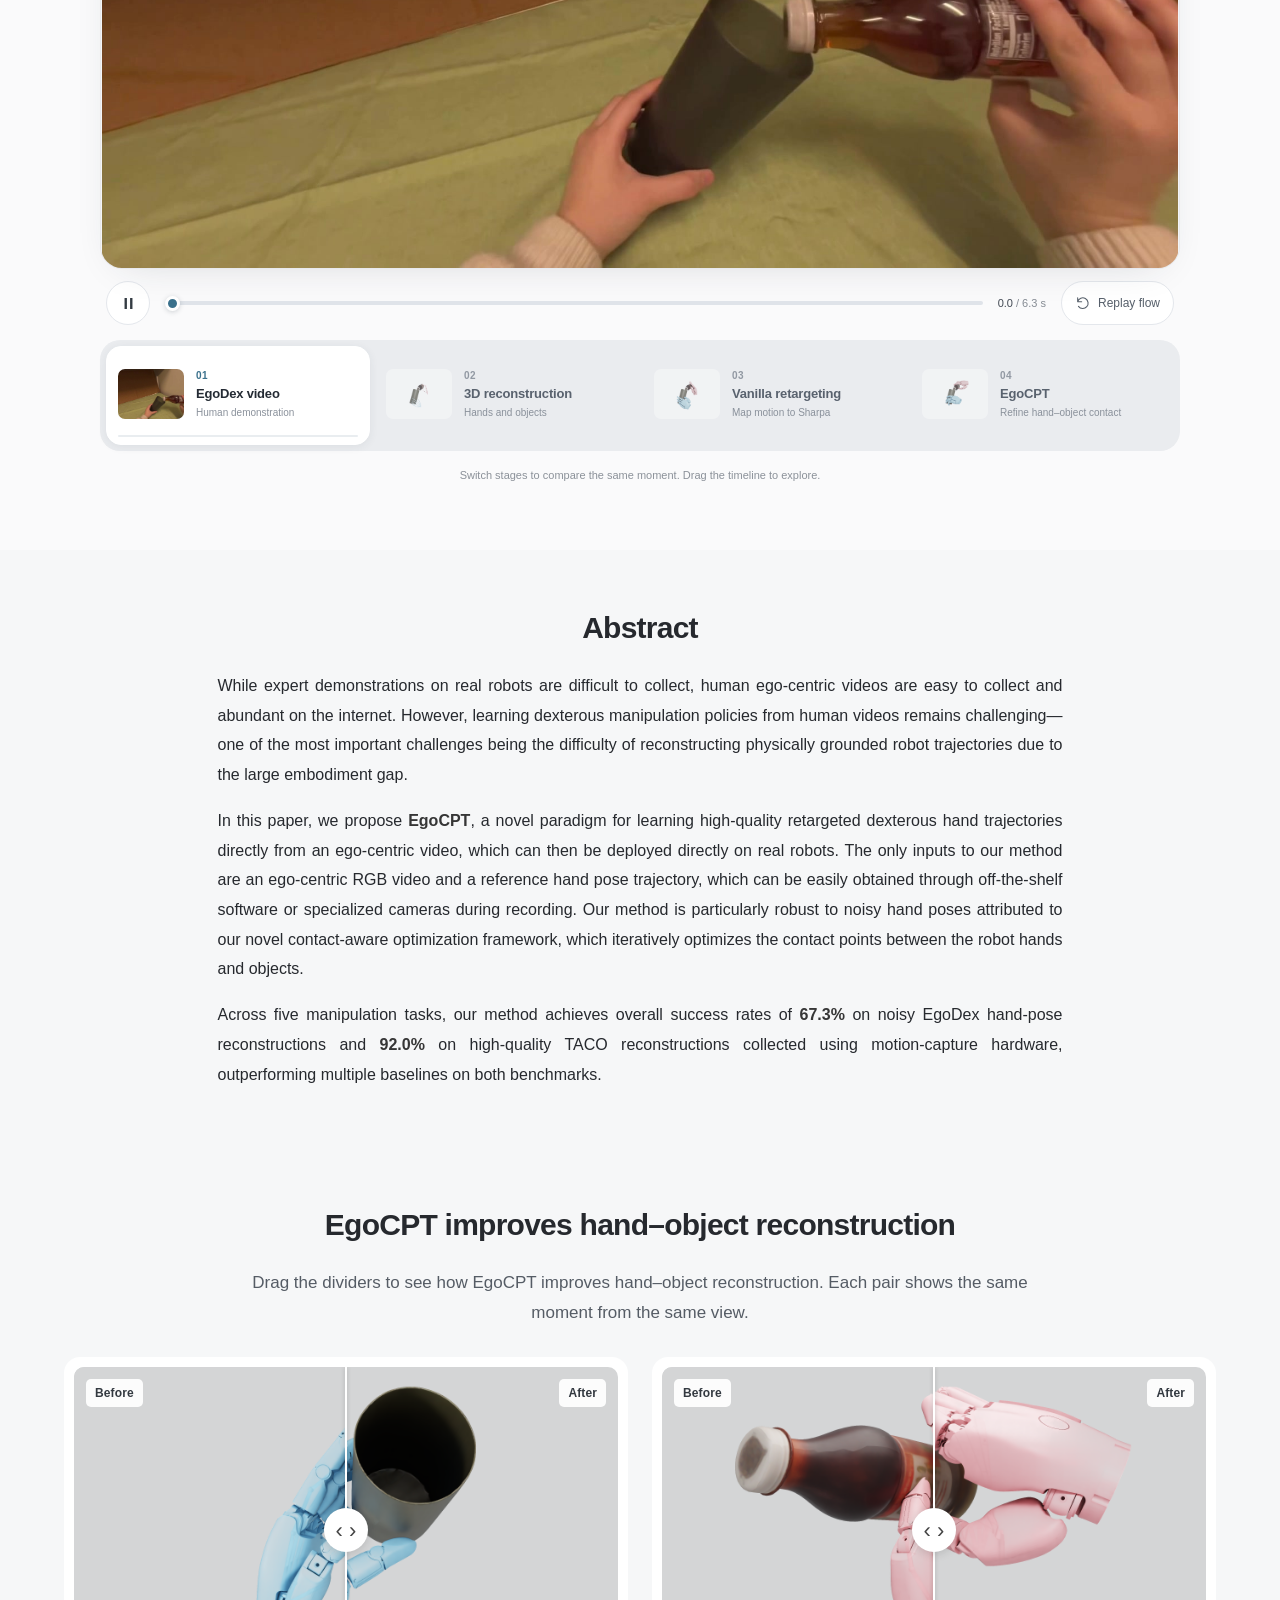
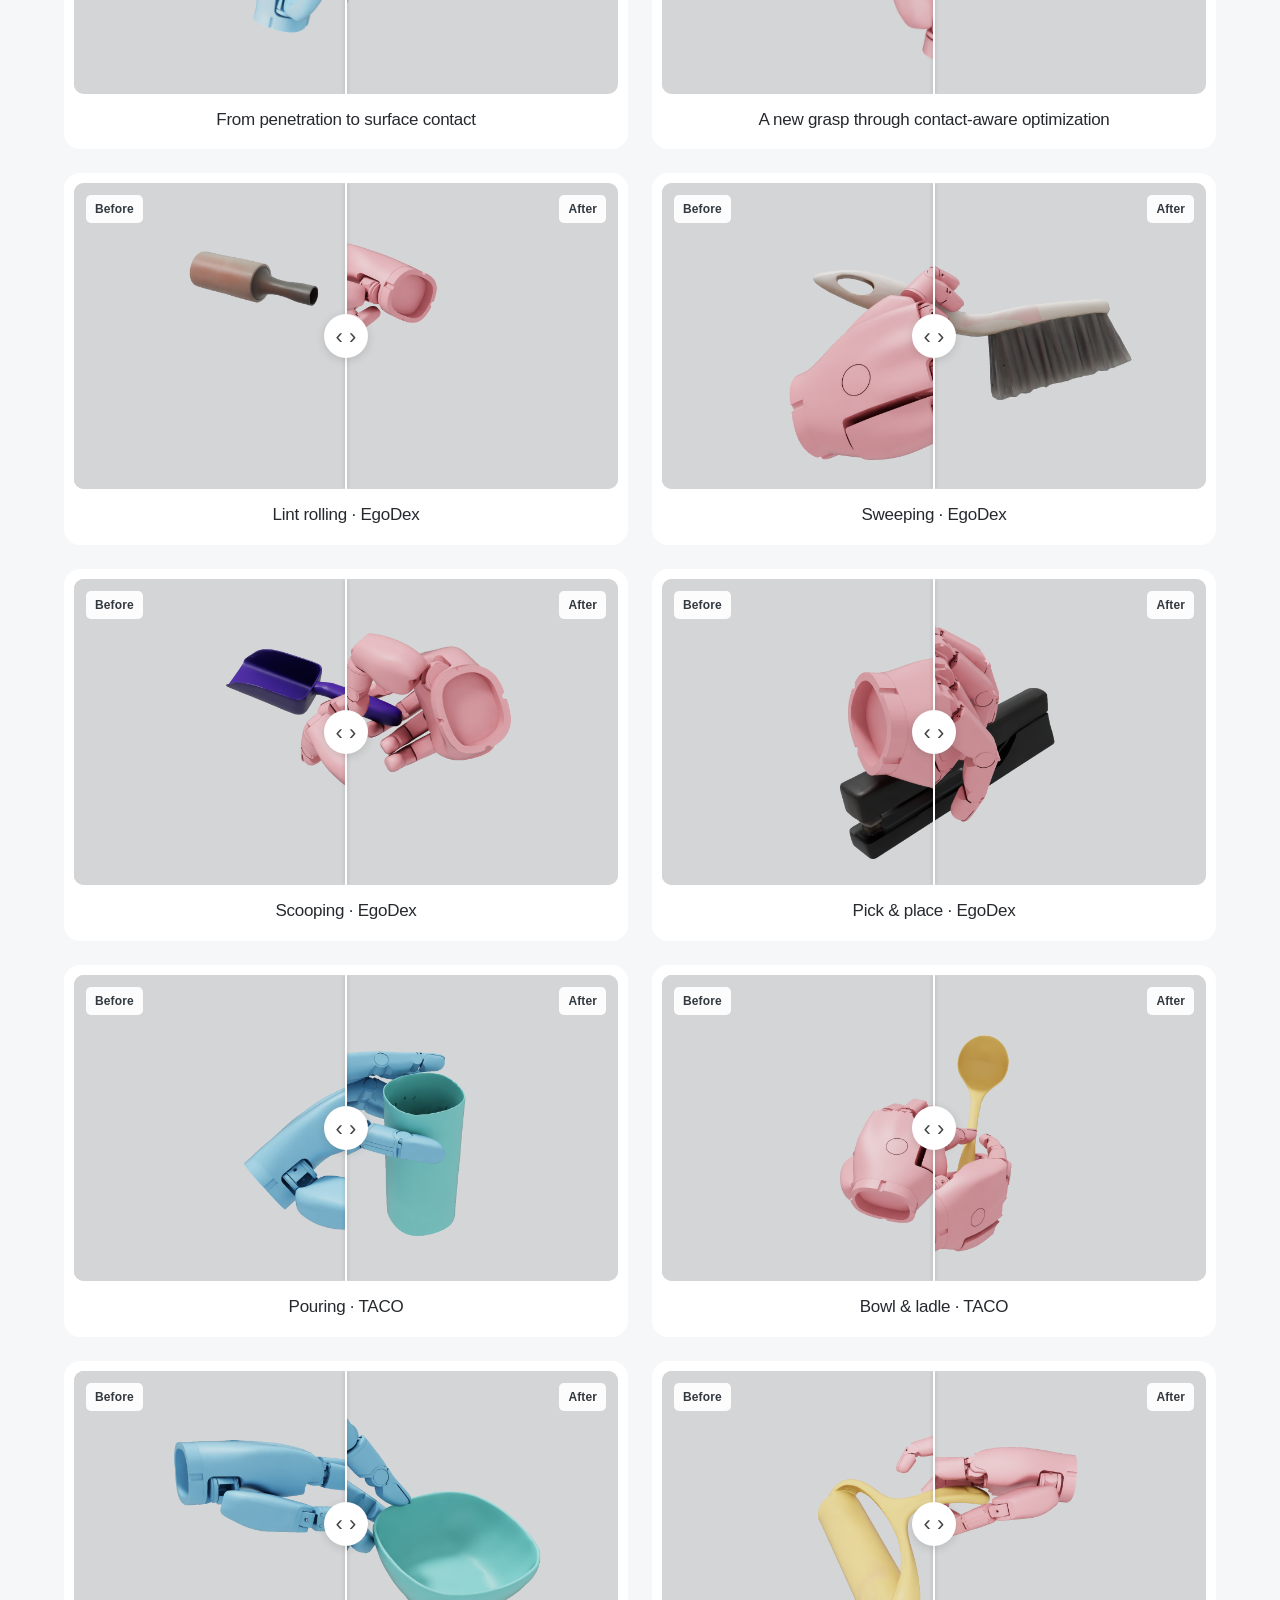
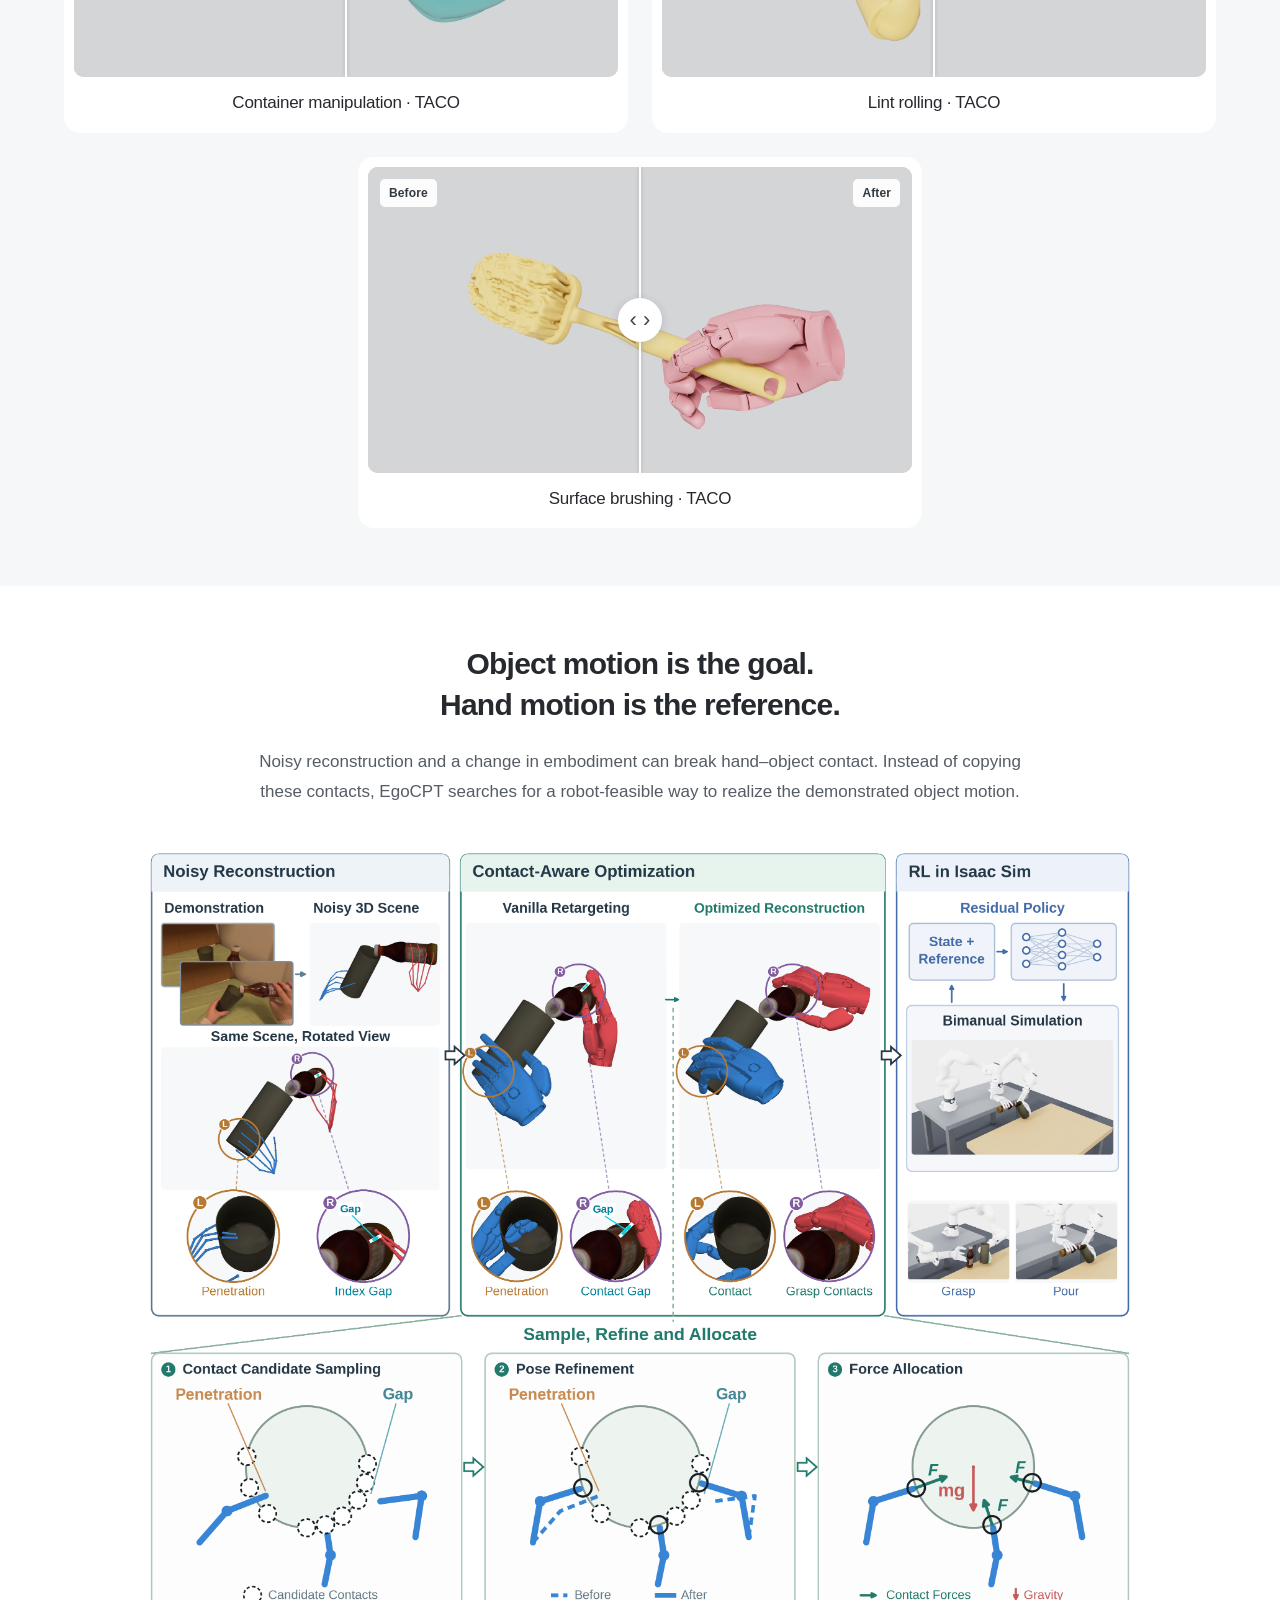
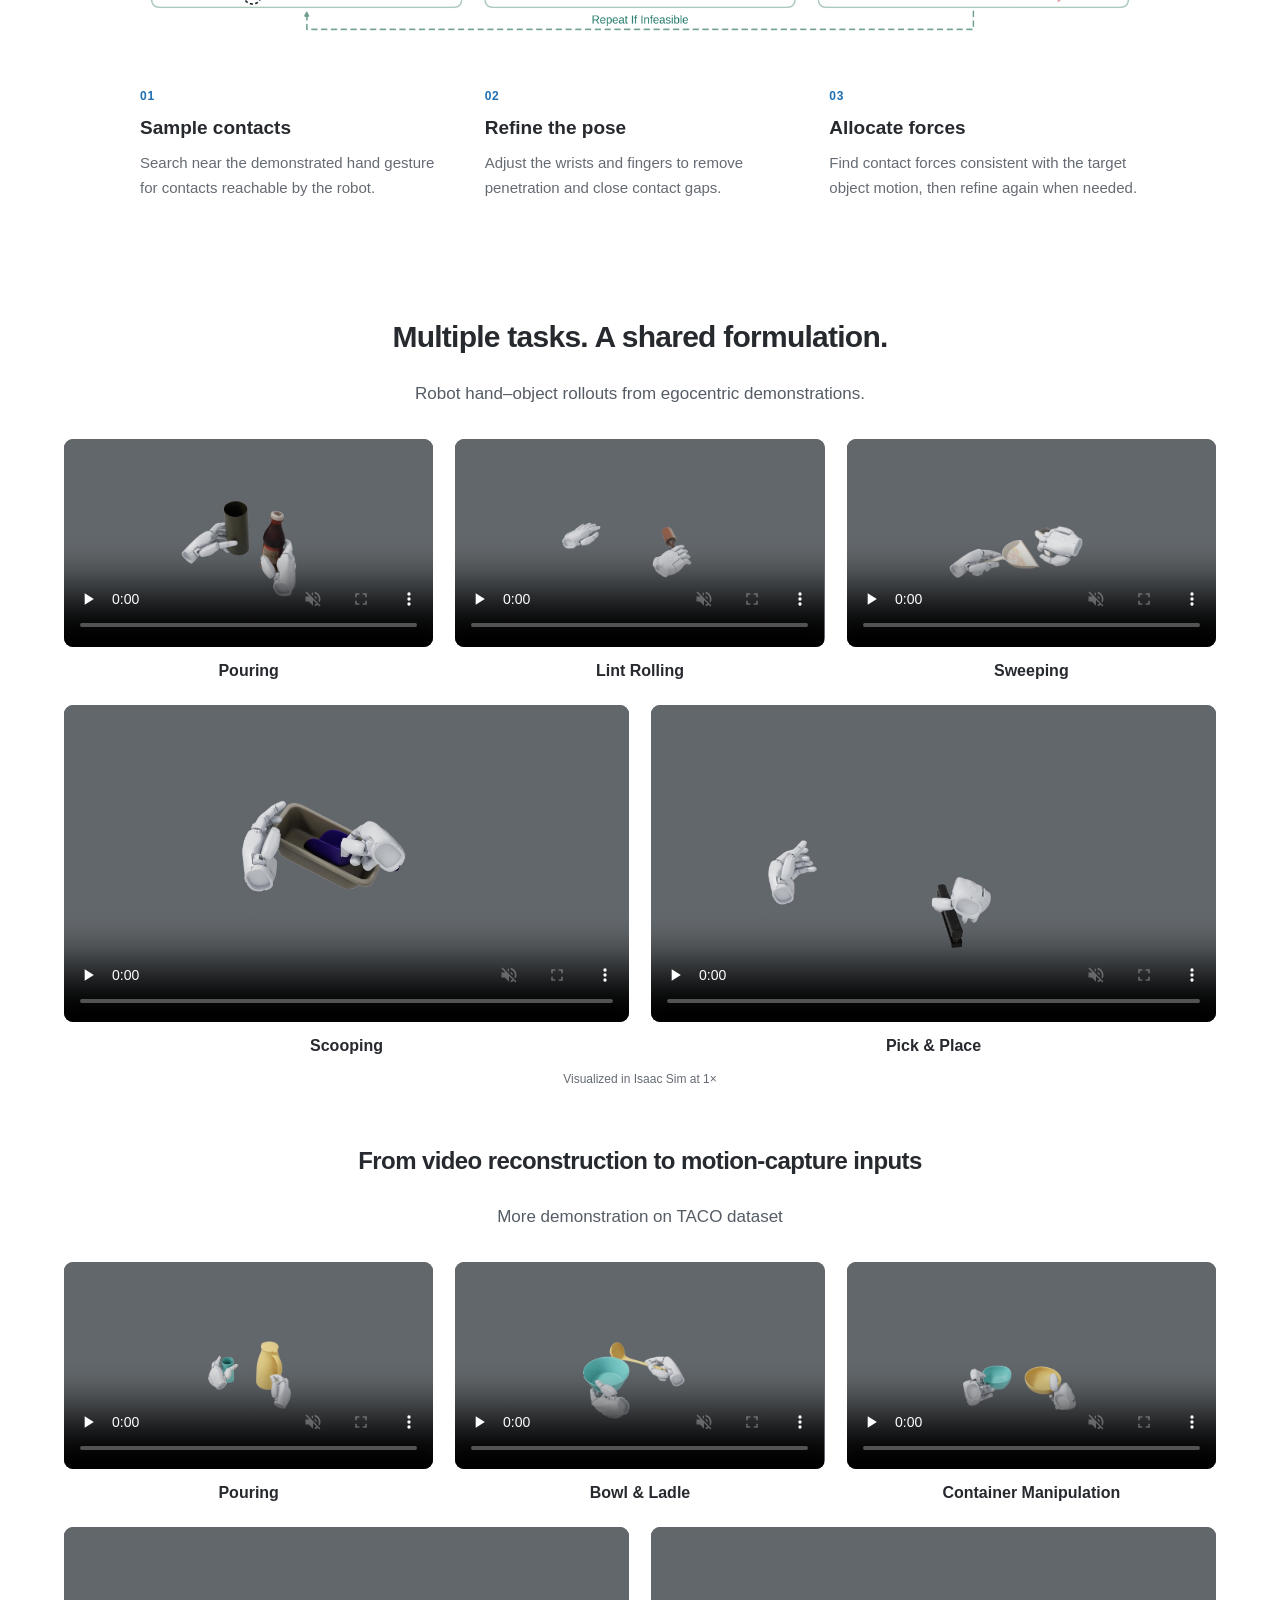
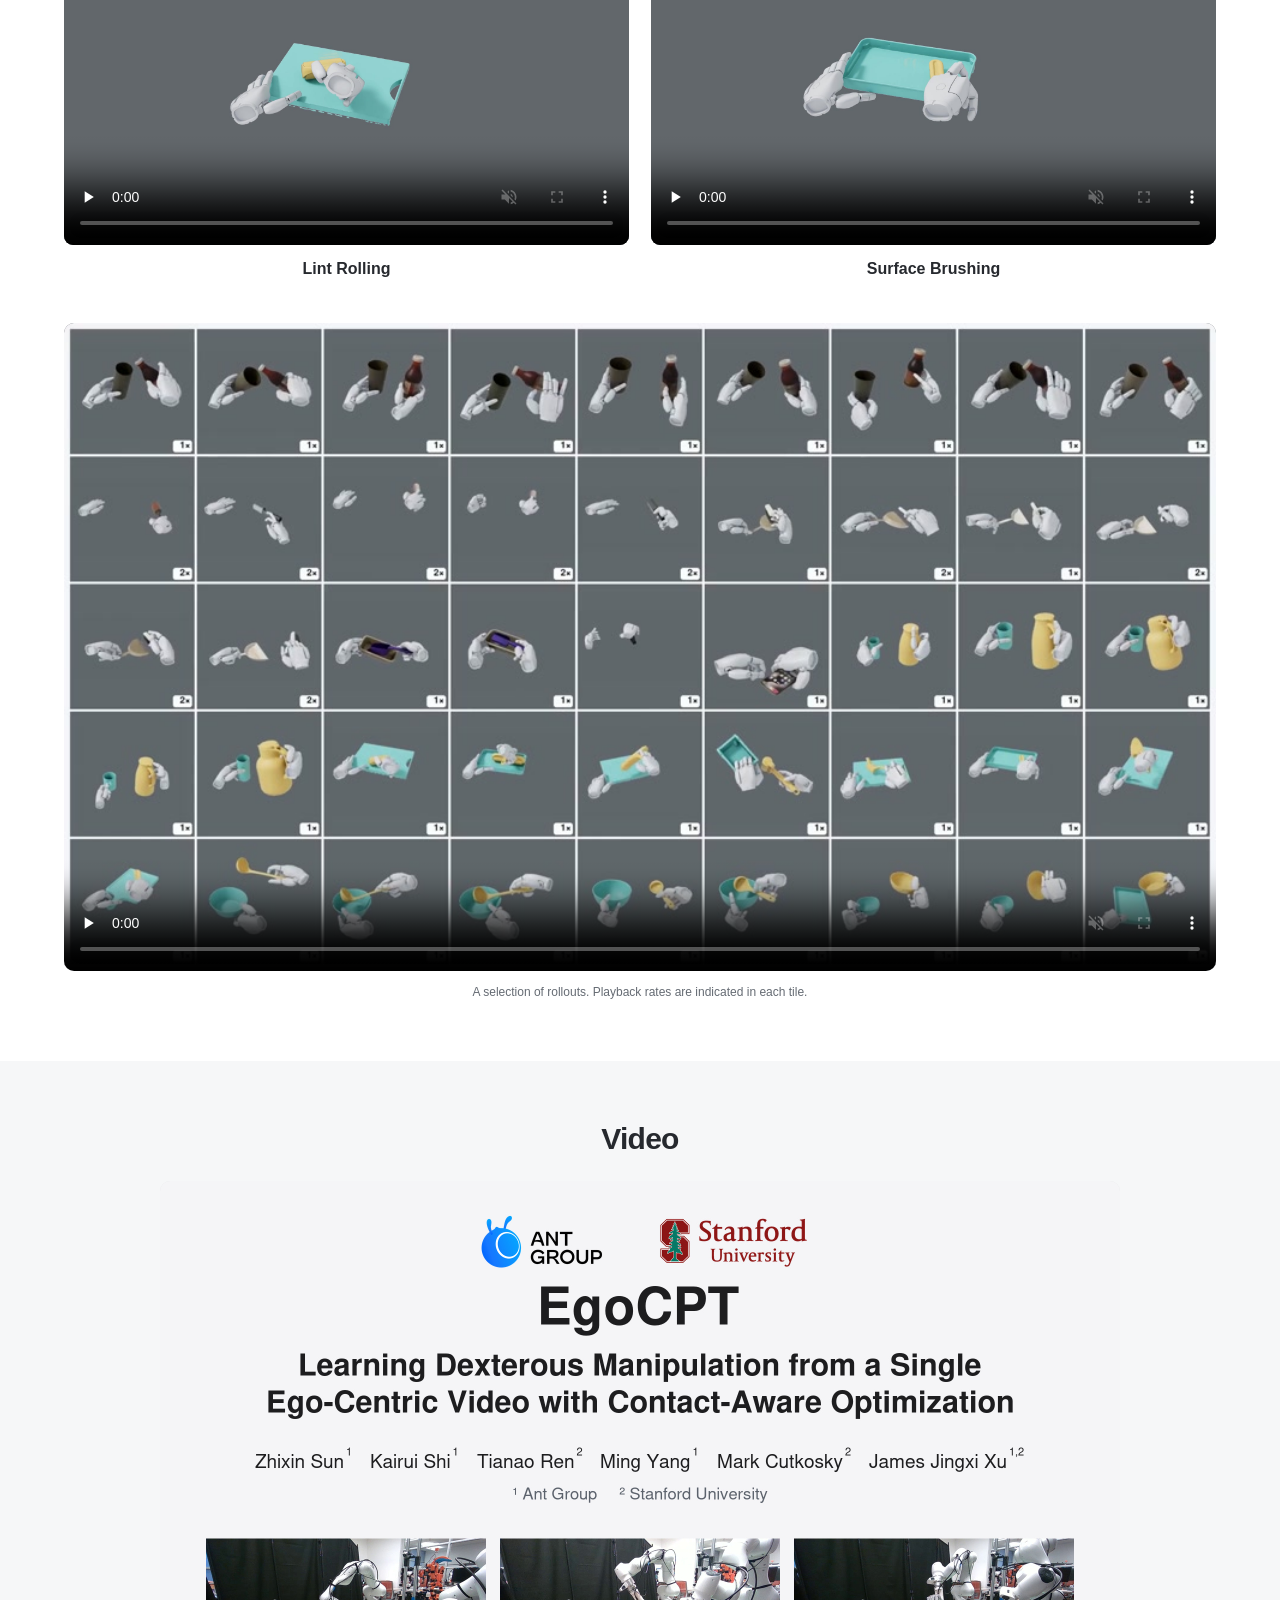
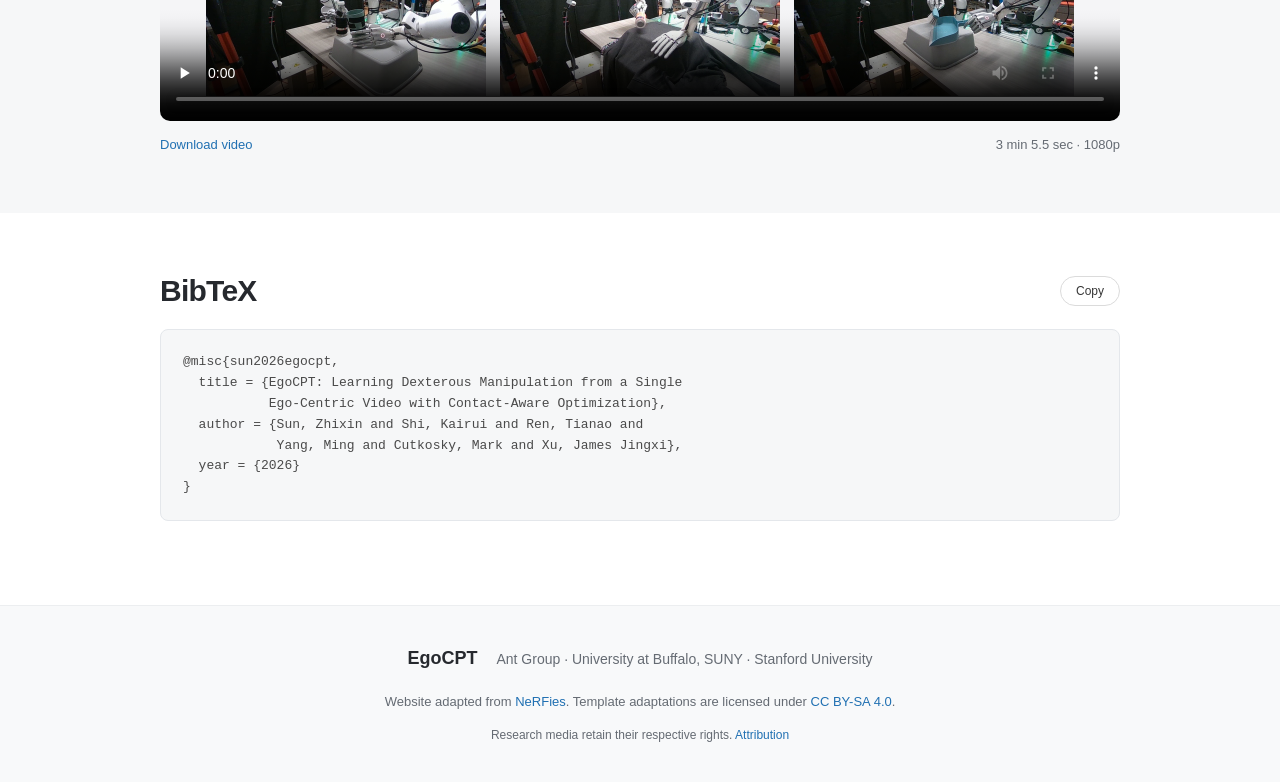
==== commit 9b5c95a2: "Refresh cached stylesheet for updated institution logos" ====
--- a/index.html
+++ b/index.html
@@ -15,7 +15,7 @@
   <link rel="icon" href="static/images/favicon.svg" type="image/svg+xml">
   <link rel="stylesheet" href="static/css/bulma.min.css">
   <link rel="stylesheet" href="static/css/nerfies.css">
-  <link rel="stylesheet" href="static/css/site.css">
+  <link rel="stylesheet" href="static/css/site.css?v=3ef58a541a62">
   <link rel="stylesheet" href="static/css/flow.css">
   <script src="static/js/site.js" defer></script>
   <script src="static/js/flow.js" defer></script>
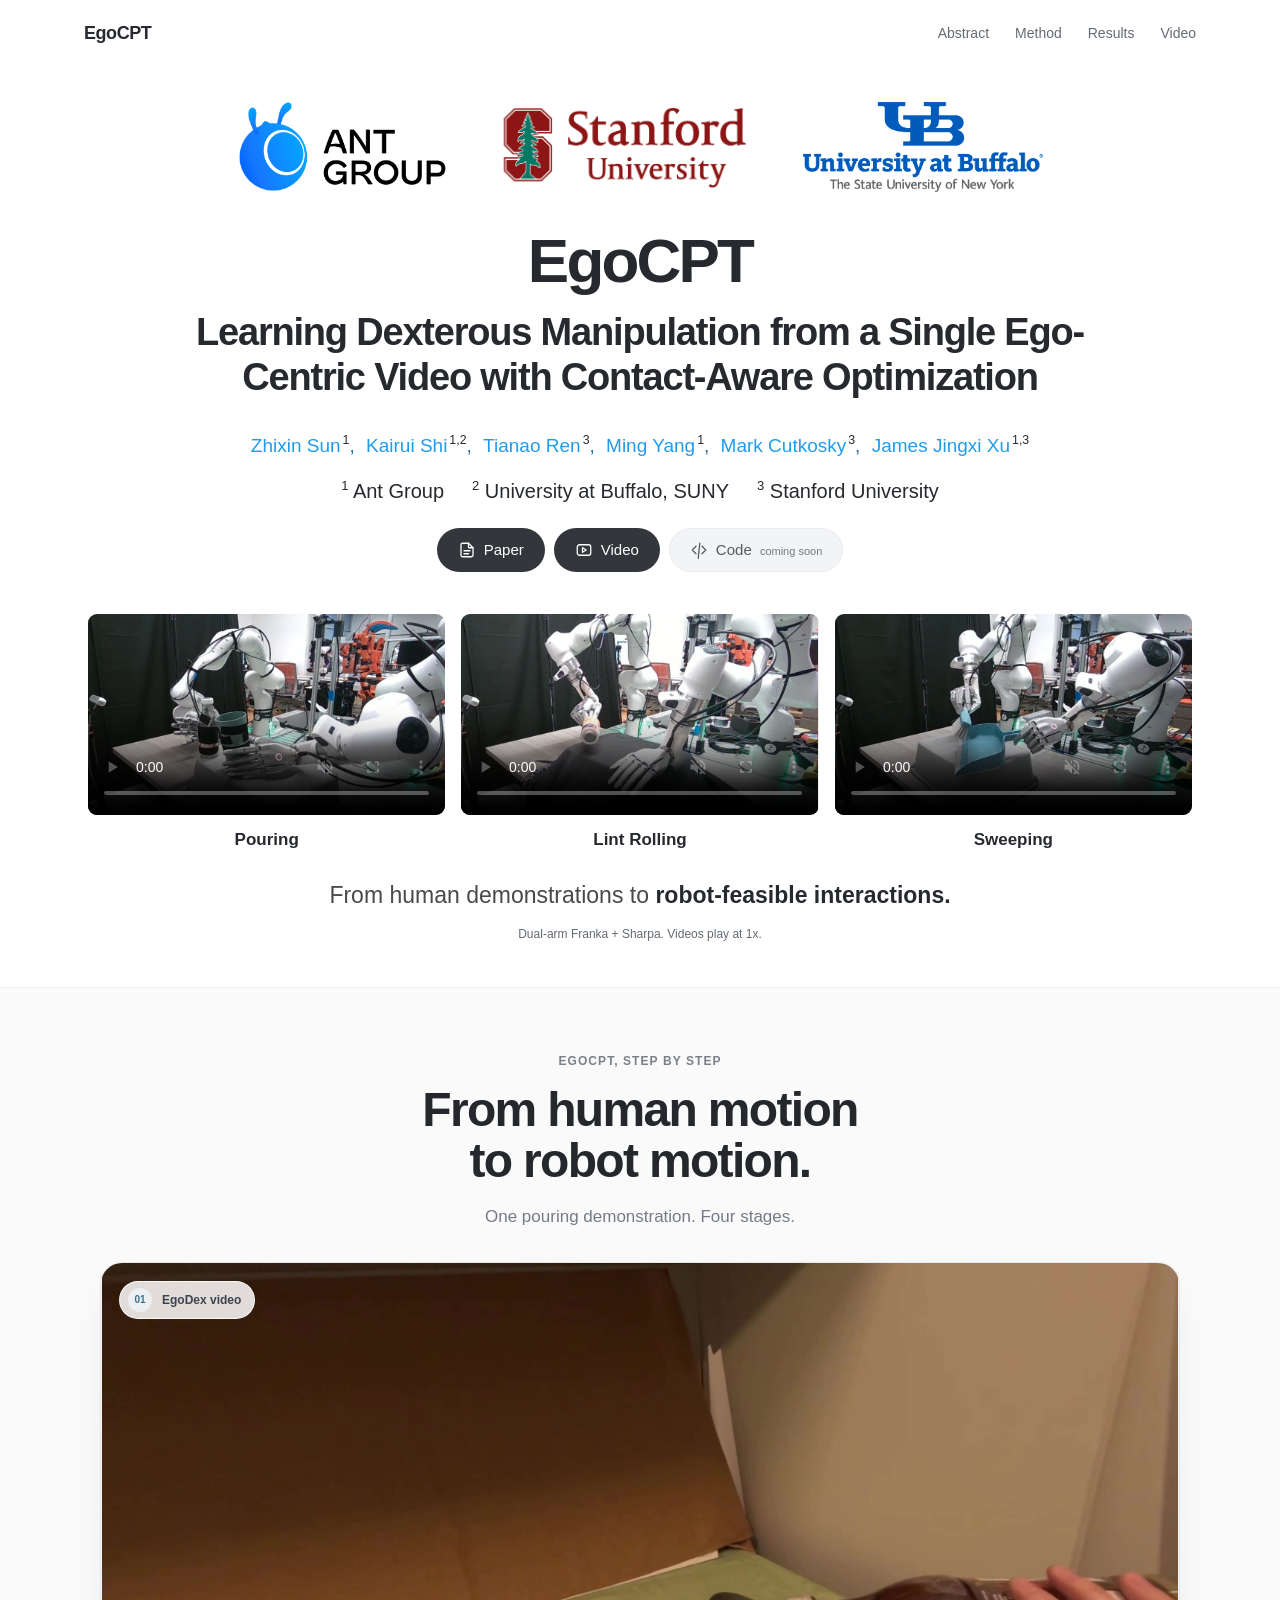
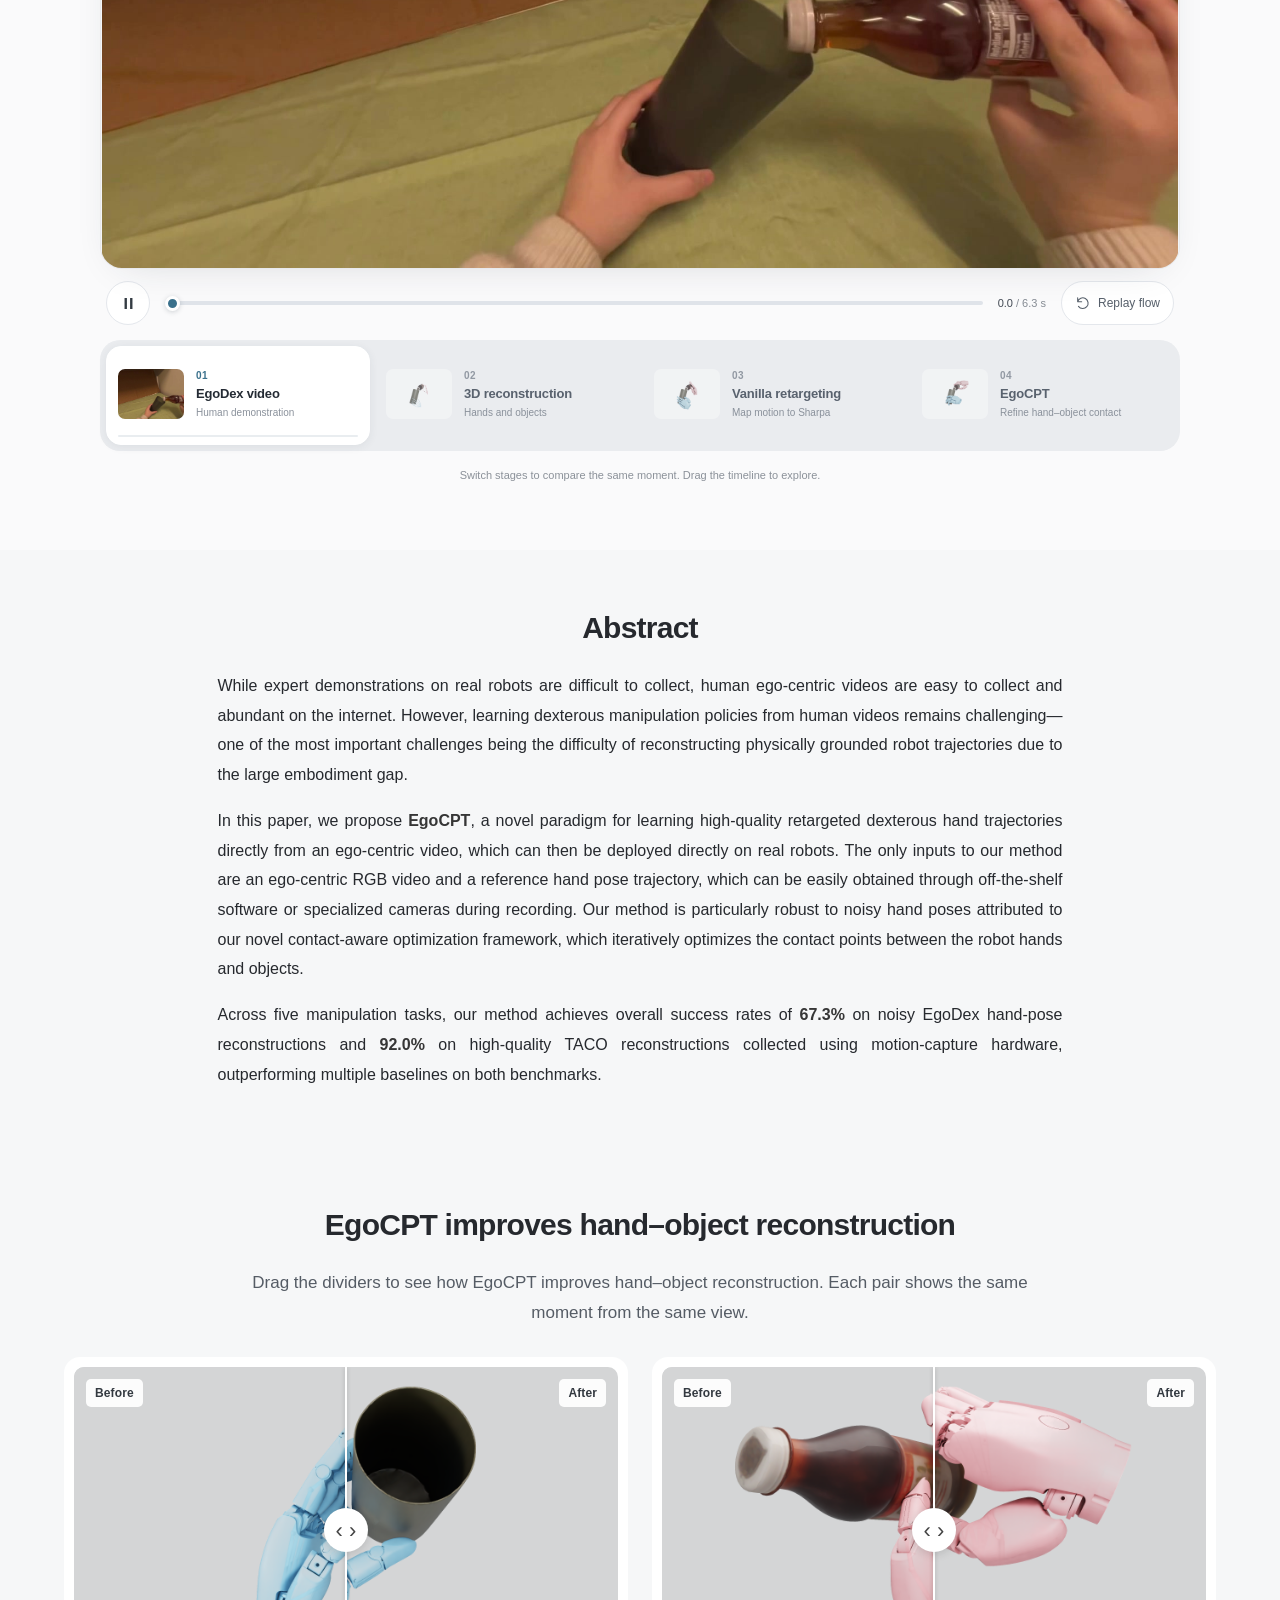
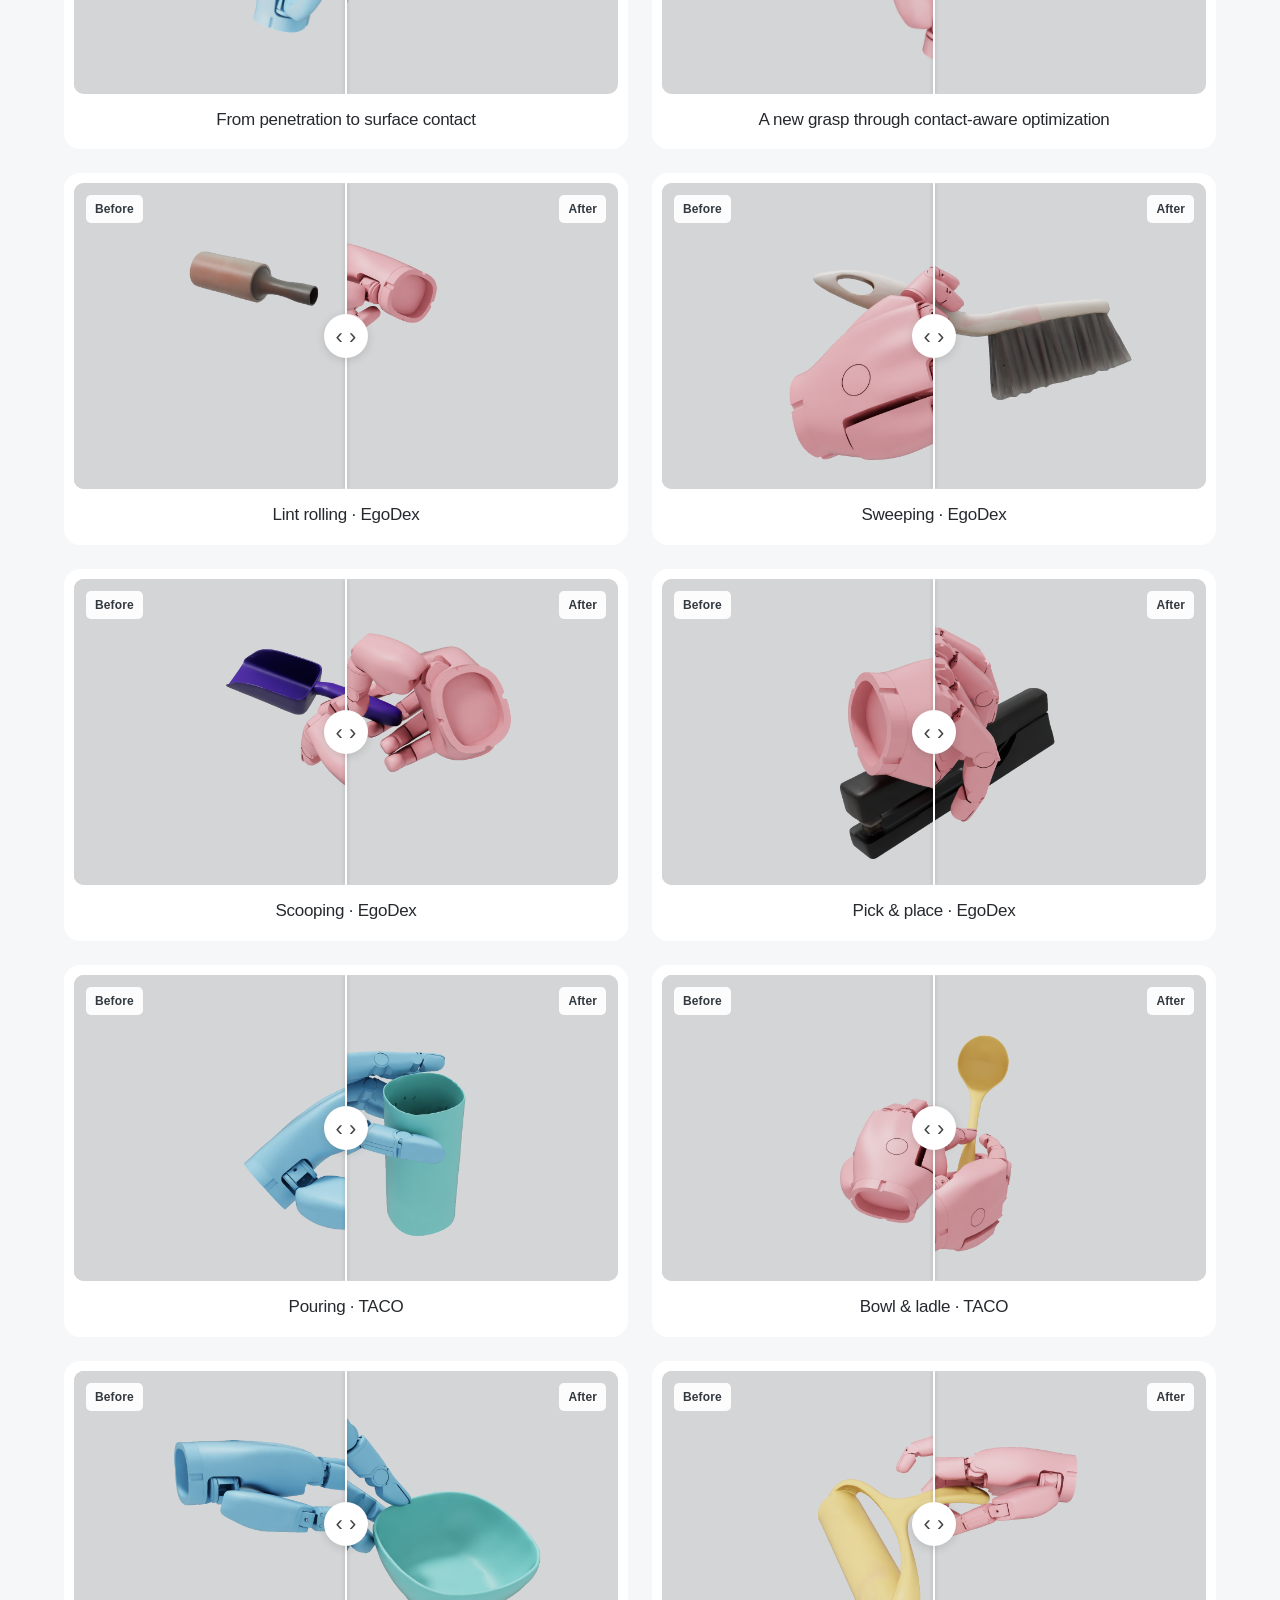
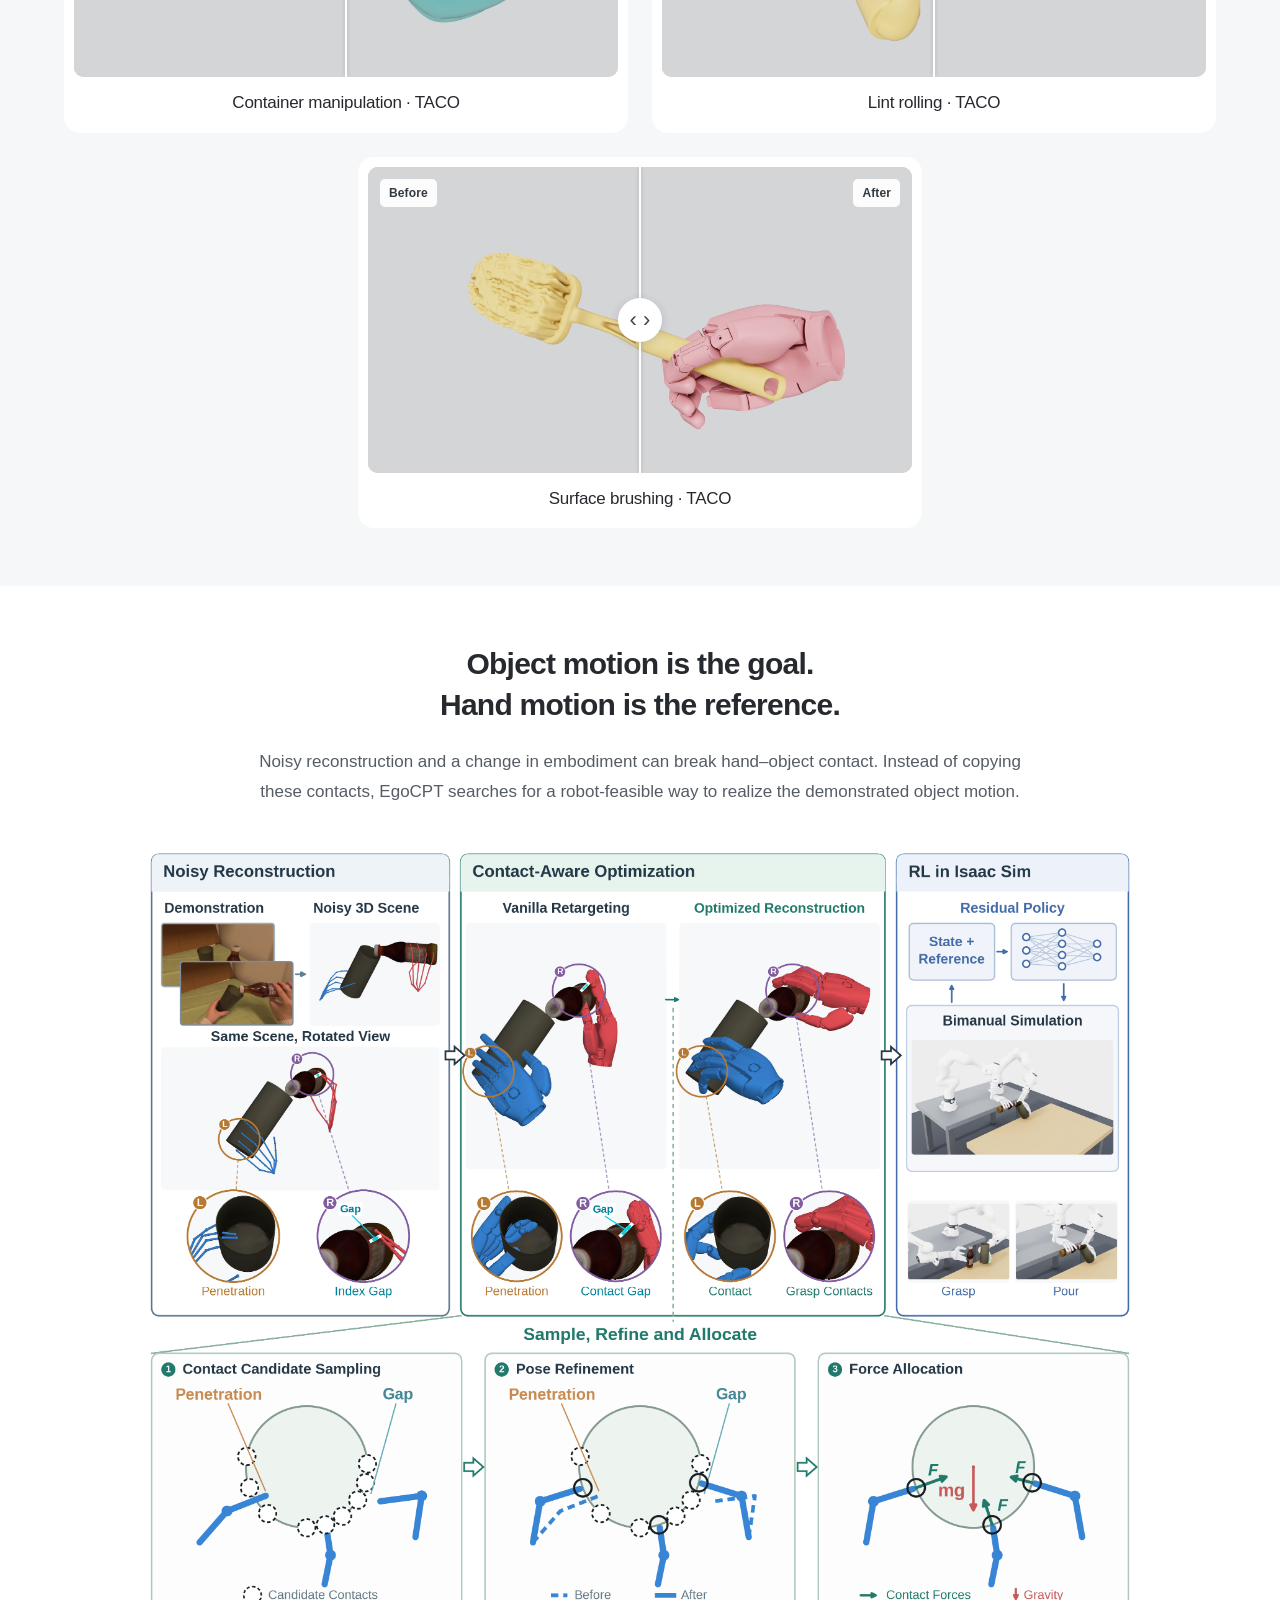
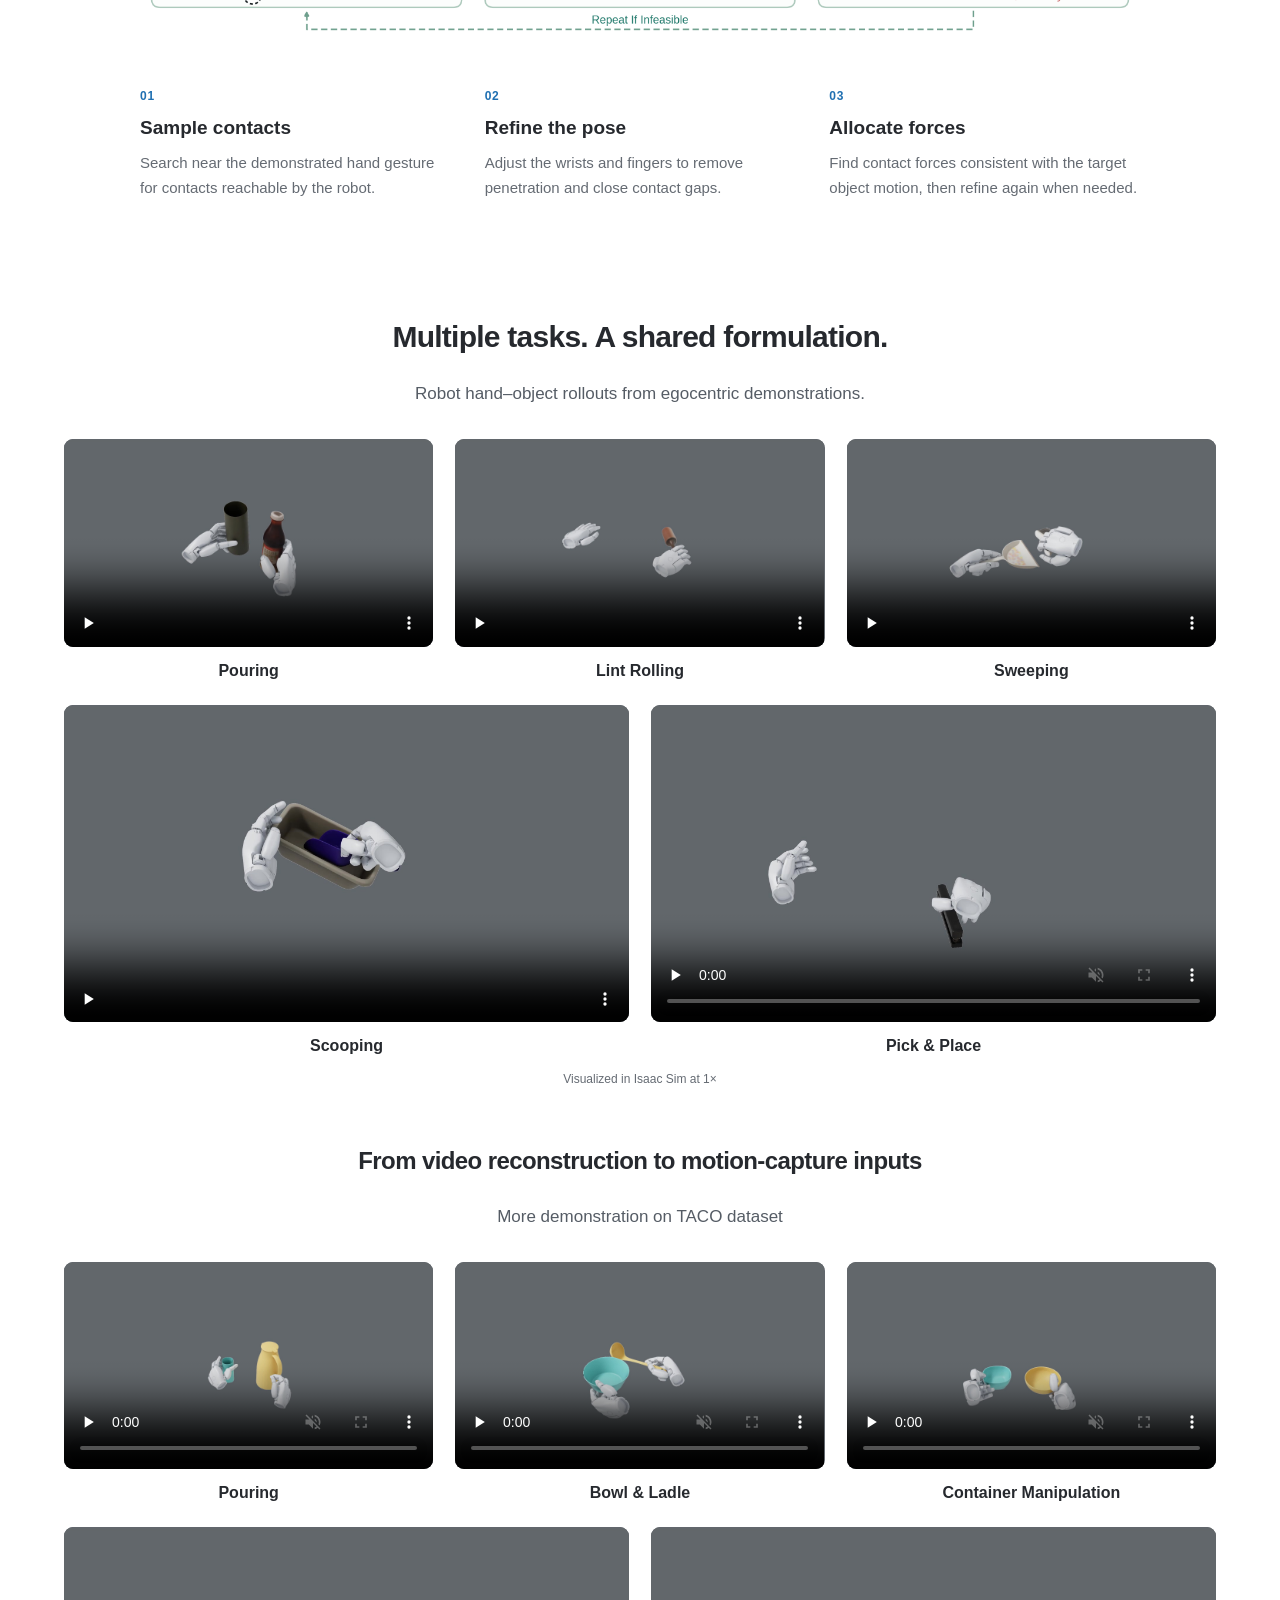
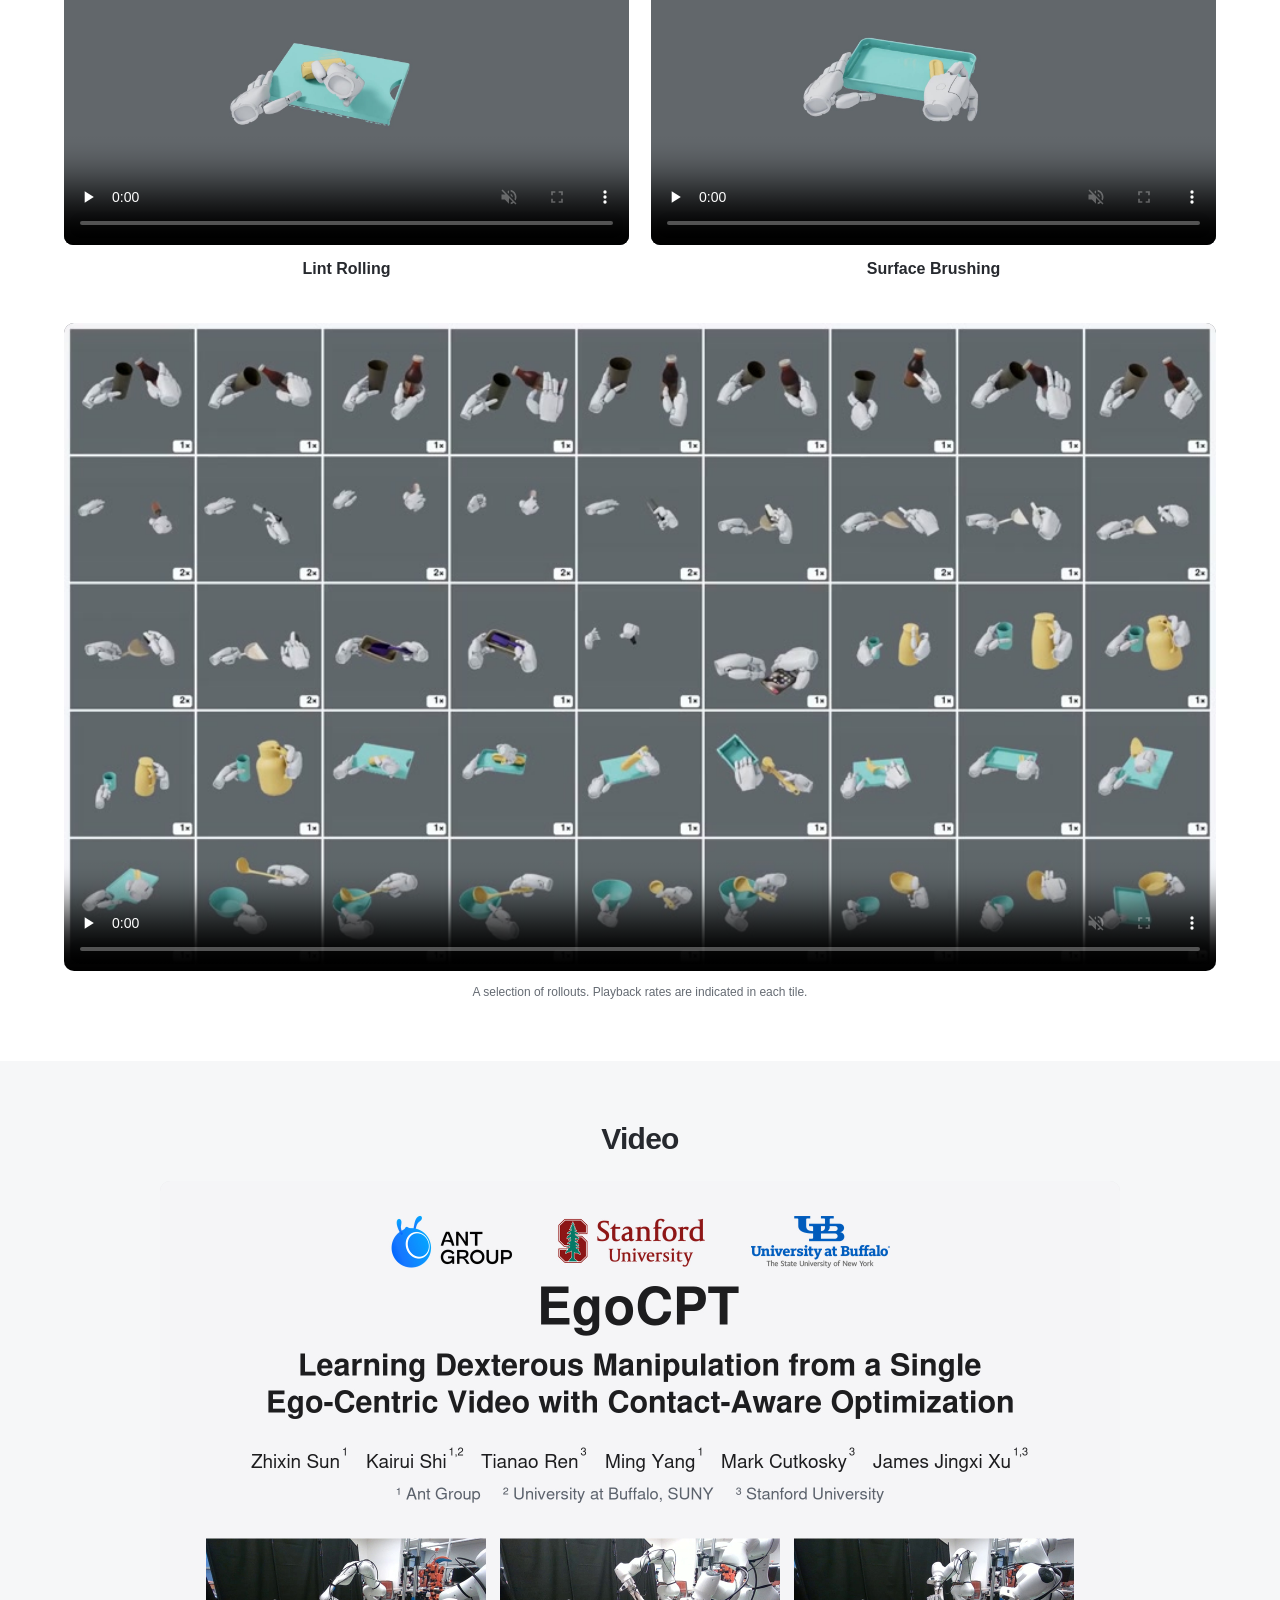
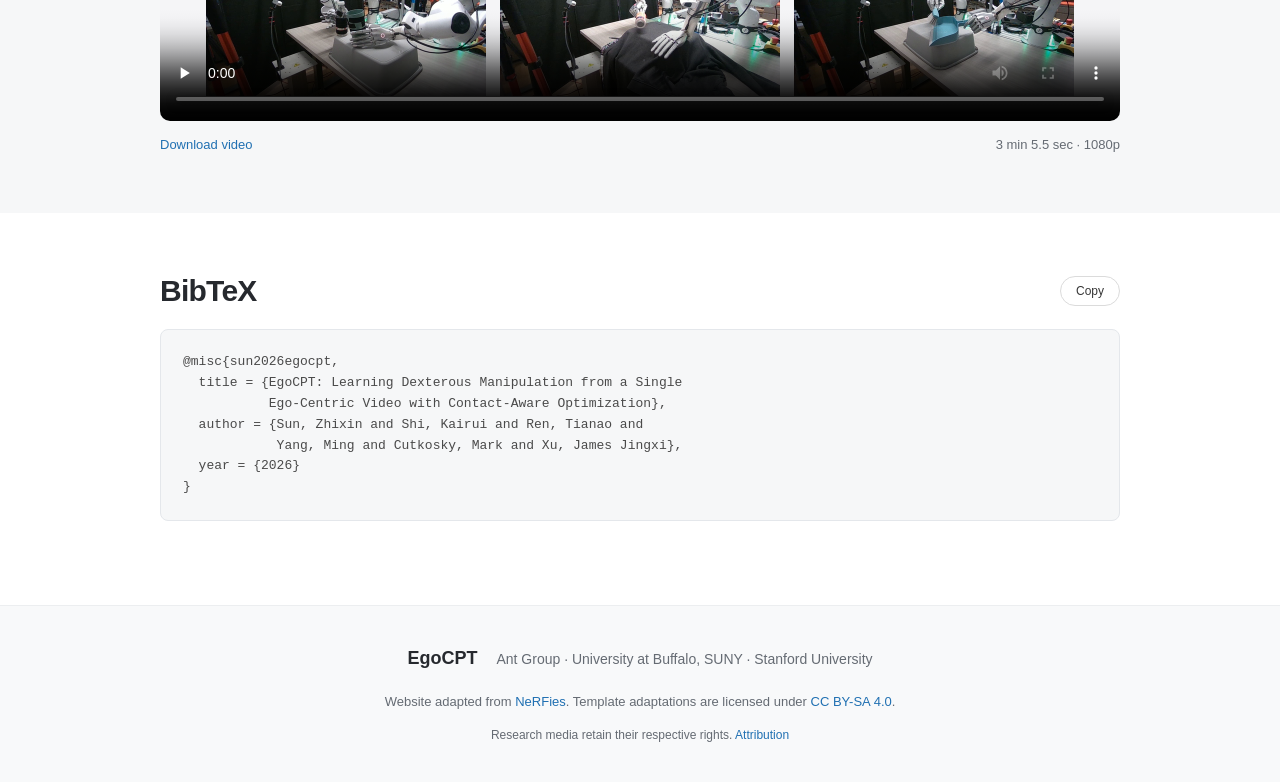
==== commit 336e03e4: "Match video affiliations to the current named website" ====
--- a/index.html
+++ b/index.html
@@ -380,11 +380,11 @@
     <section class="section section-soft" id="video">
       <div class="container is-max-desktop">
         <h2 class="title is-3 has-text-centered">Video</h2>
-        <video class="full-video" controls playsinline preload="none" poster="static/images/video-poster.jpg?v=f3f80ca13f7c" aria-label="EgoCPT supplementary video">
-          <source src="static/videos/overview-1080p.mp4?v=b41fb507520f" type="video/mp4">
-          Your browser does not support embedded video. <a href="static/videos/overview-1080p.mp4?v=b41fb507520f">Download the video.</a>
+        <video class="full-video" controls playsinline preload="none" poster="static/images/video-poster.jpg?v=bb013d7c16e0" aria-label="EgoCPT supplementary video">
+          <source src="static/videos/overview-1080p.mp4?v=1f55f2131f0b" type="video/mp4">
+          Your browser does not support embedded video. <a href="static/videos/overview-1080p.mp4?v=1f55f2131f0b">Download the video.</a>
         </video>
-        <div class="video-download"><a href="static/videos/overview-1080p.mp4?v=b41fb507520f" download>Download video</a><span>3 min 5.5 sec · 1080p</span></div>
+        <div class="video-download"><a href="static/videos/overview-1080p.mp4?v=1f55f2131f0b" download>Download video</a><span>3 min 5.5 sec · 1080p</span></div>
       </div>
     </section>
 
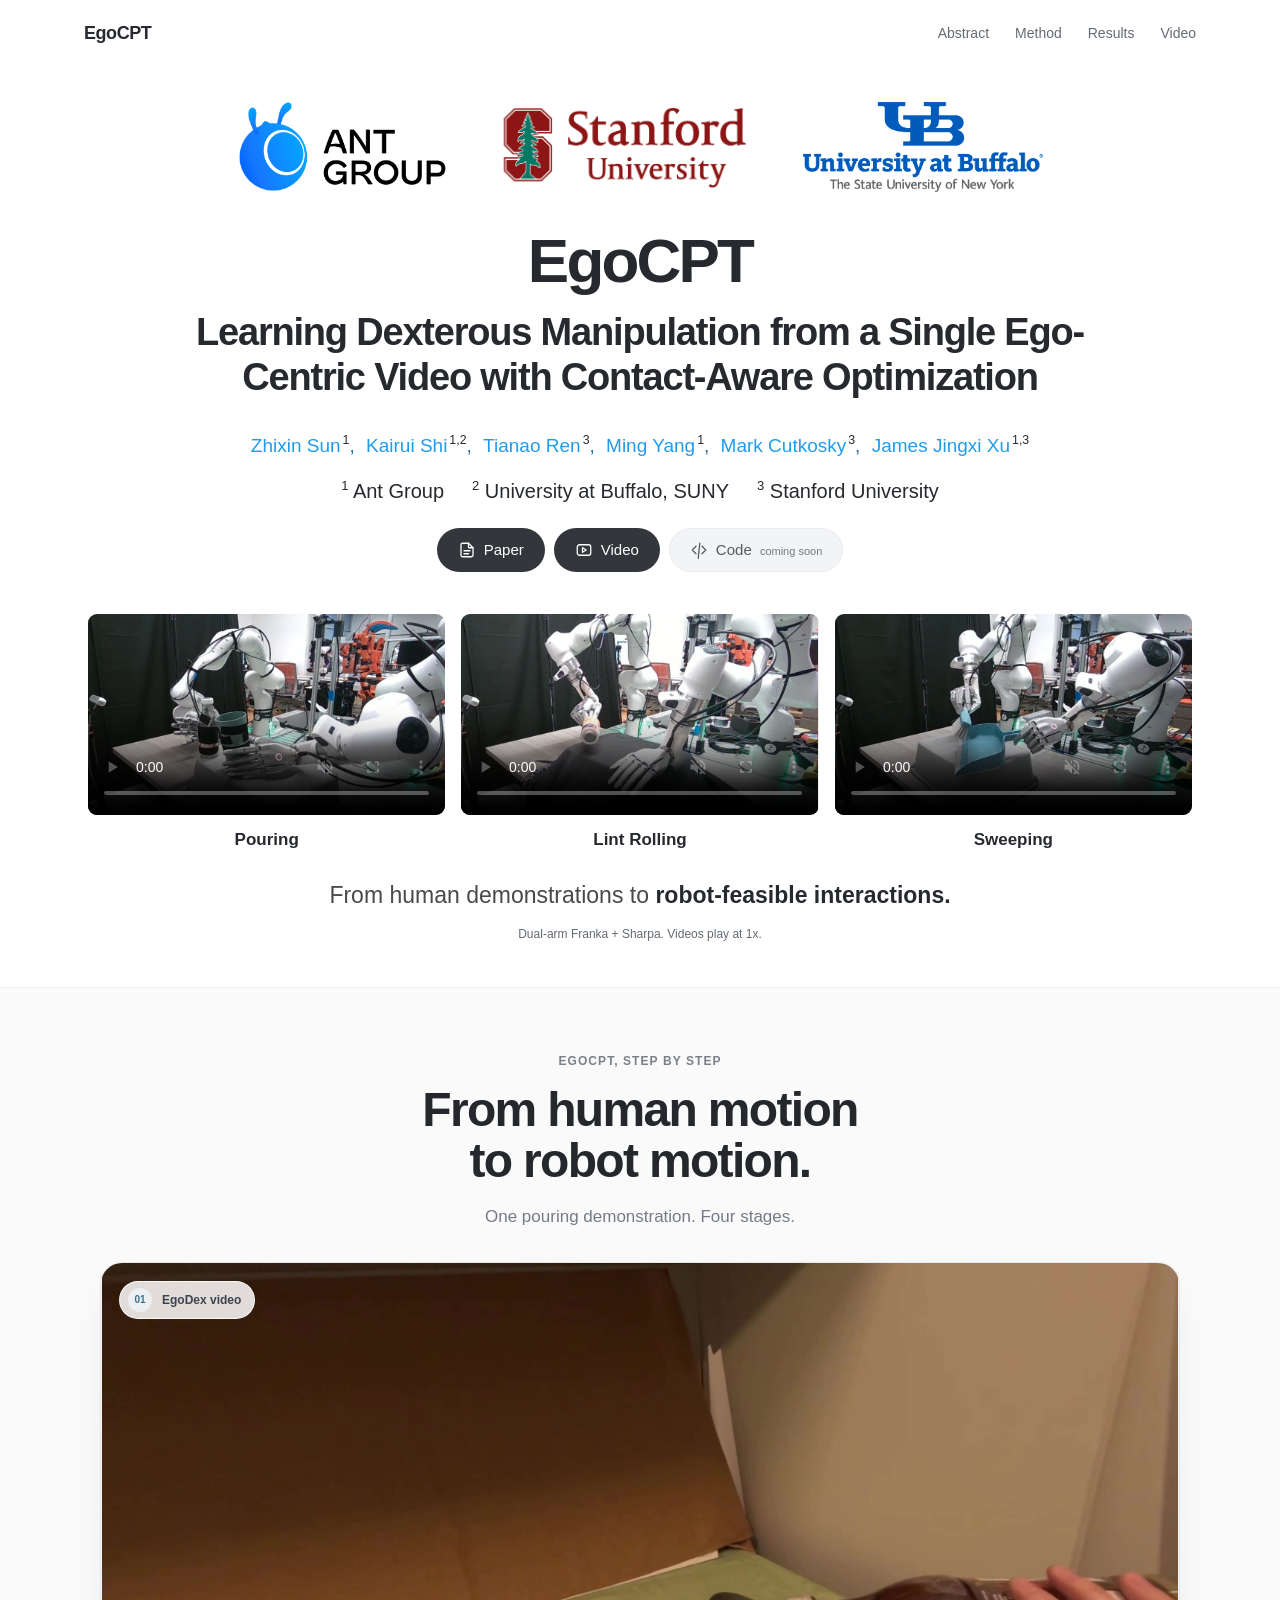
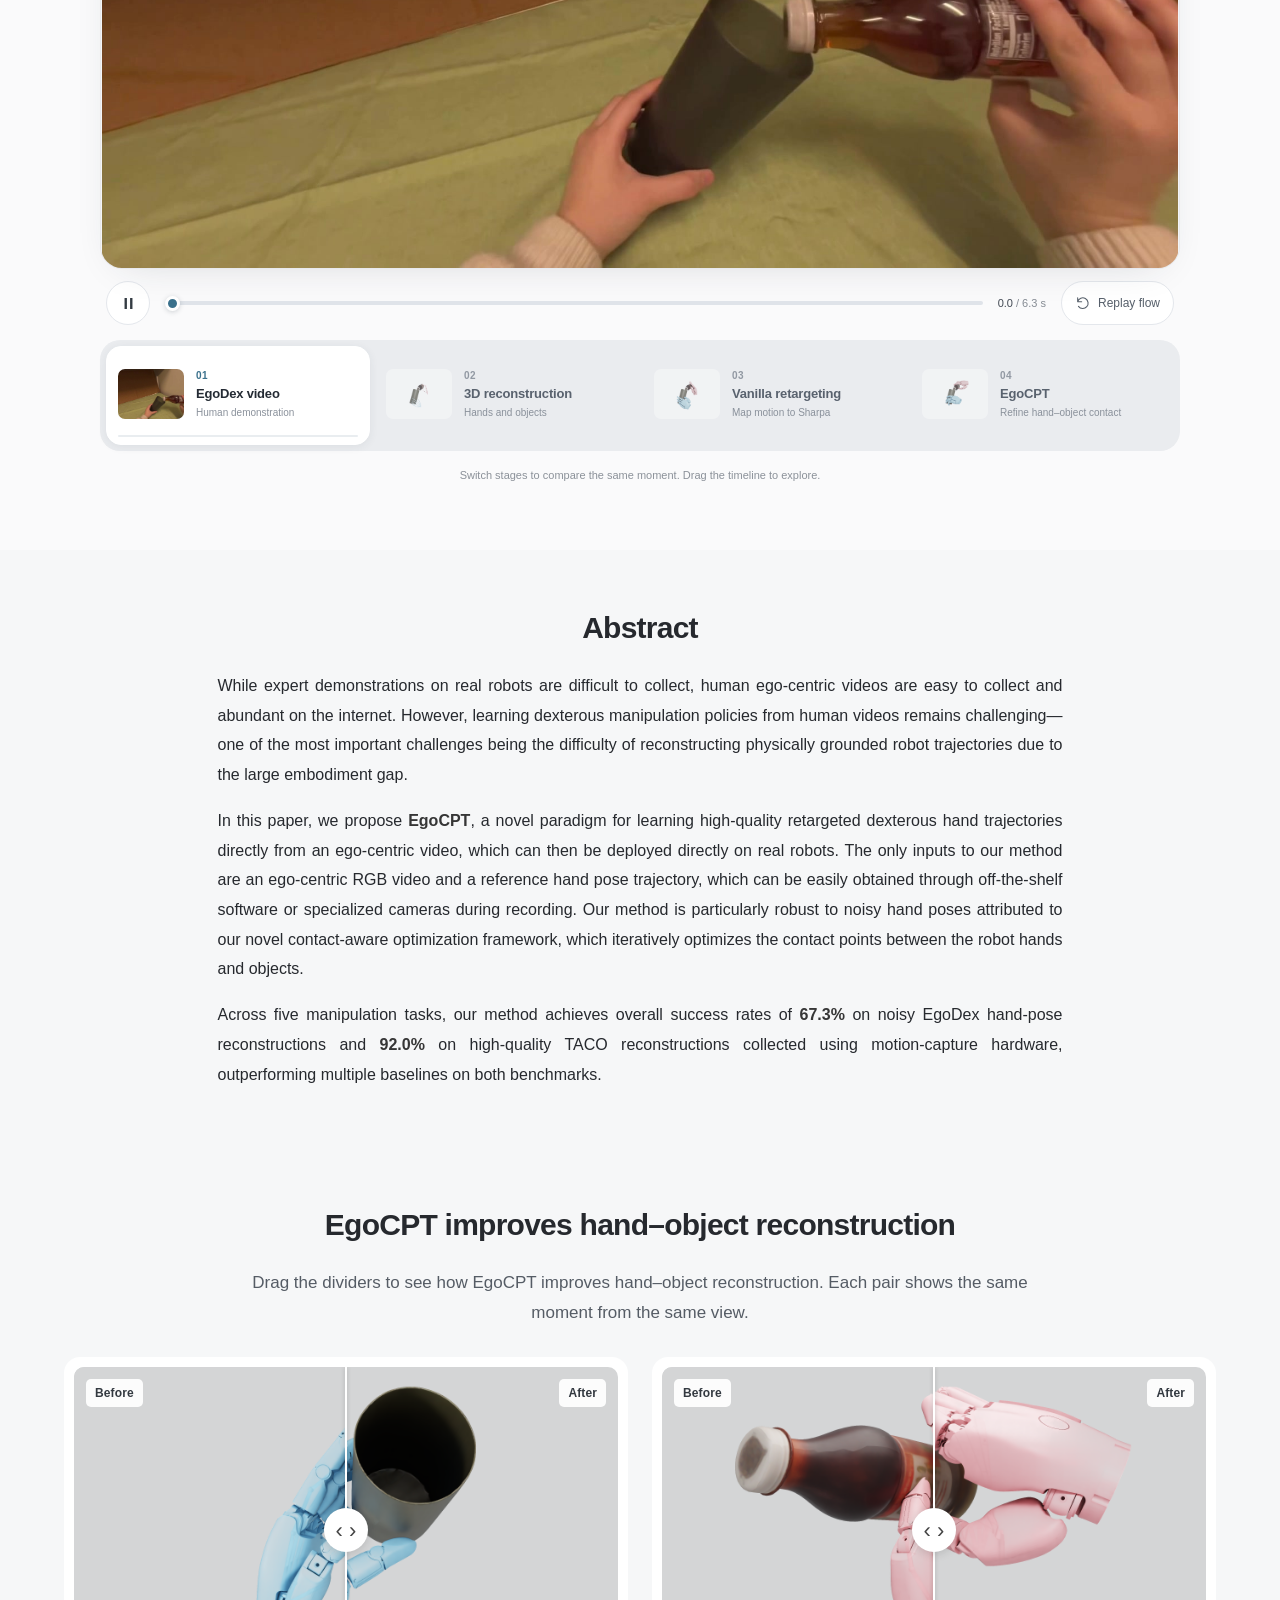
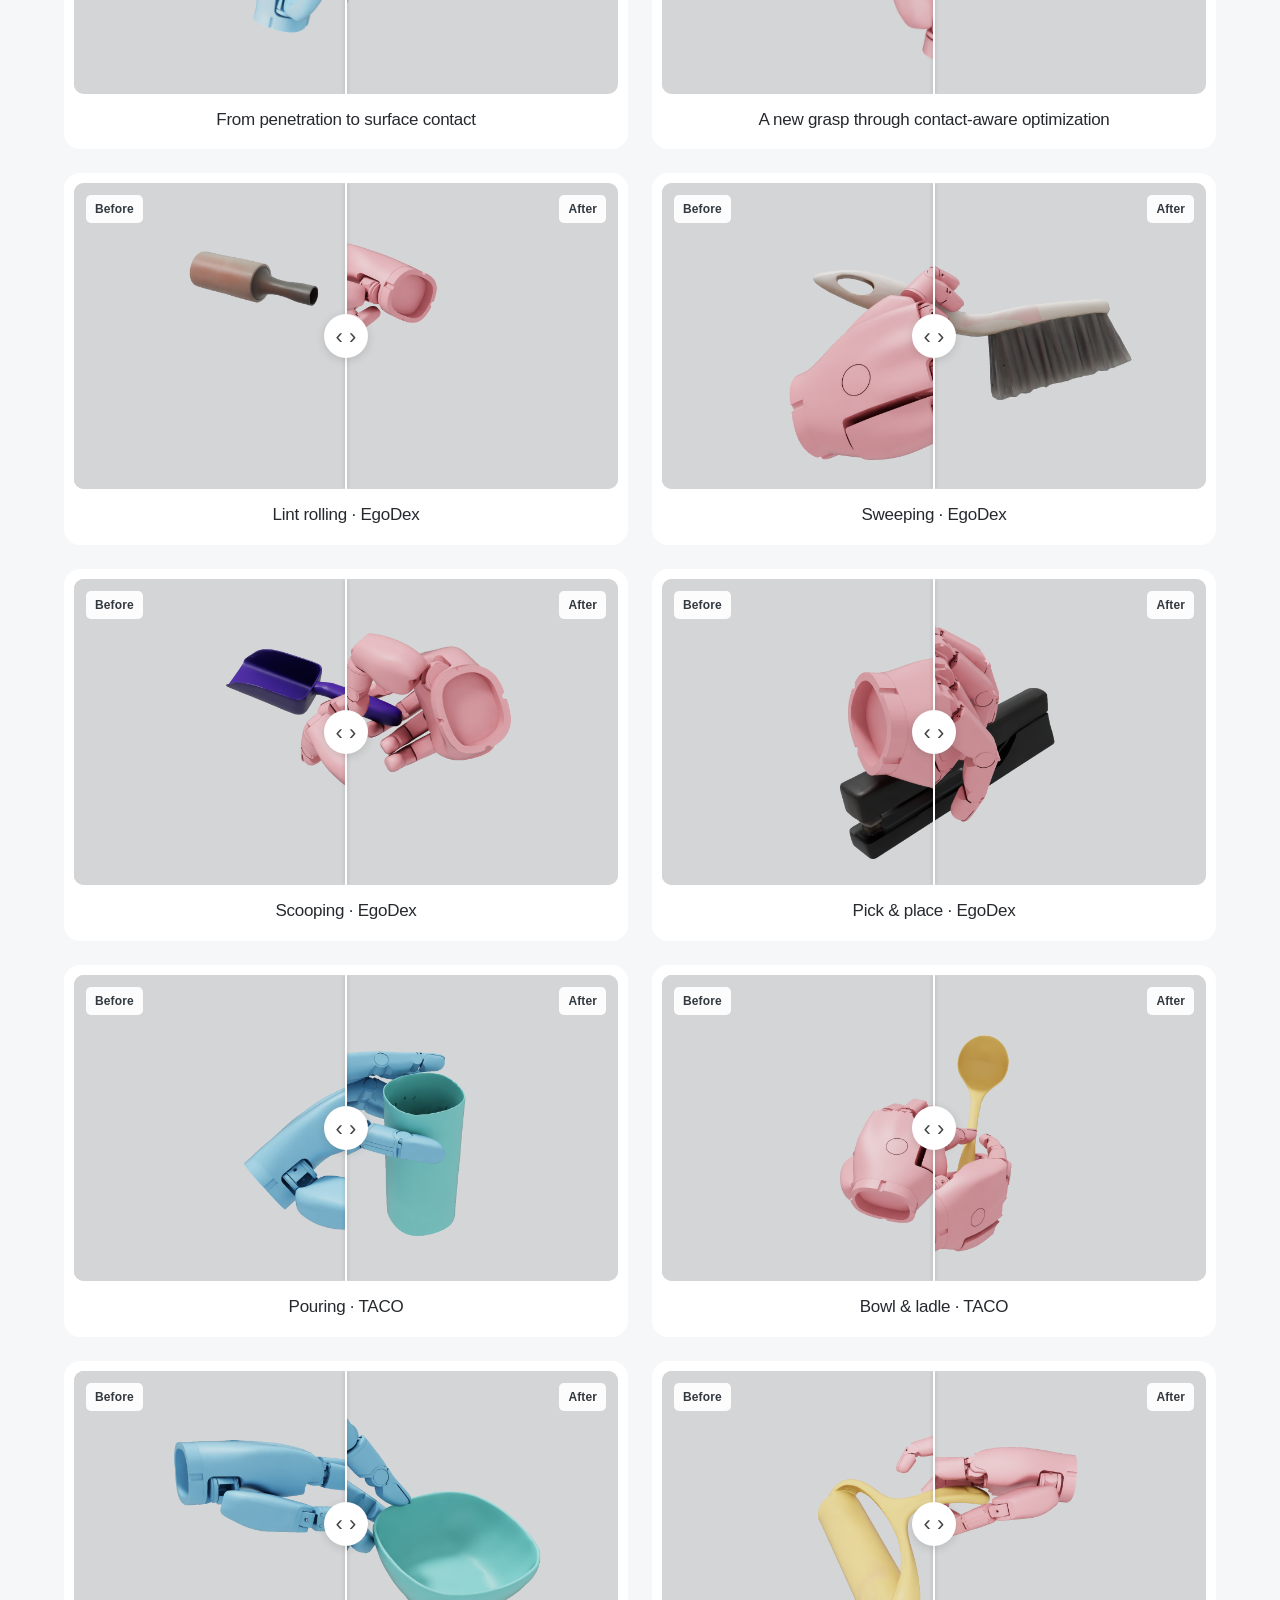
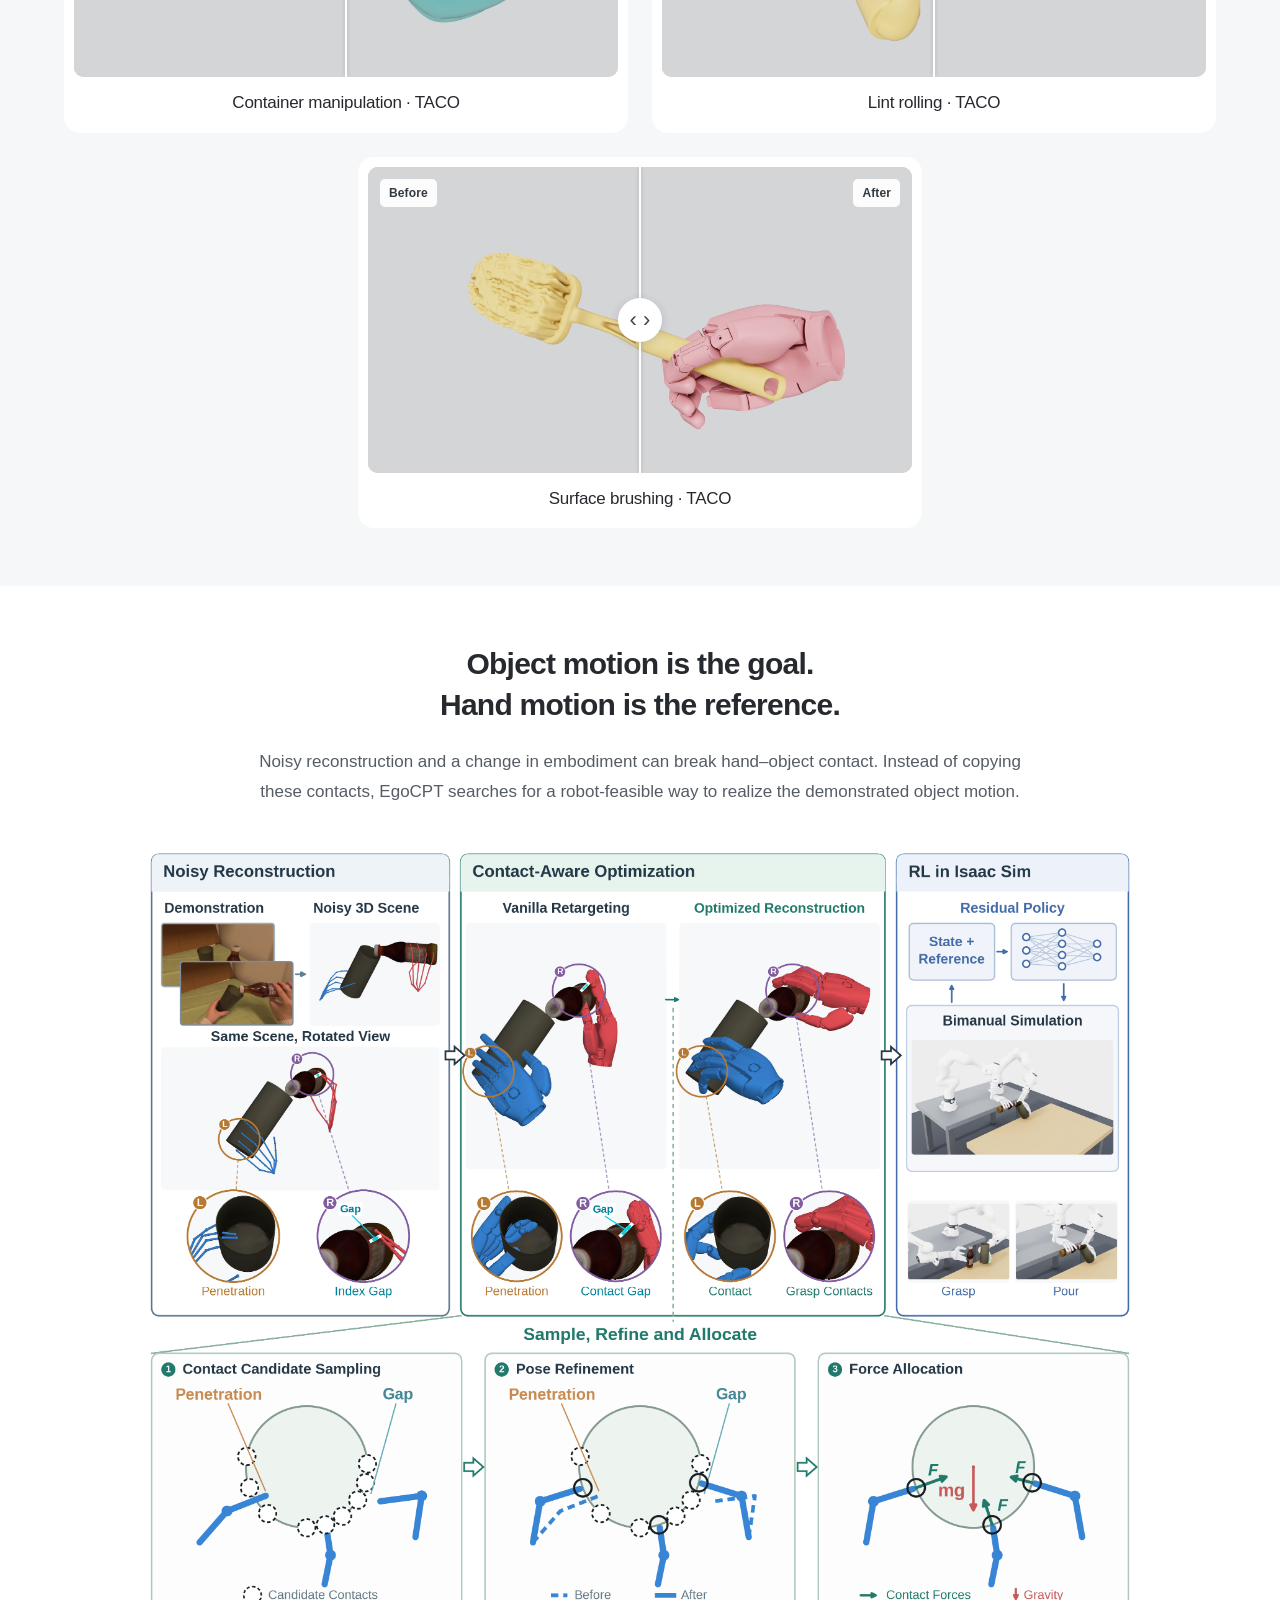
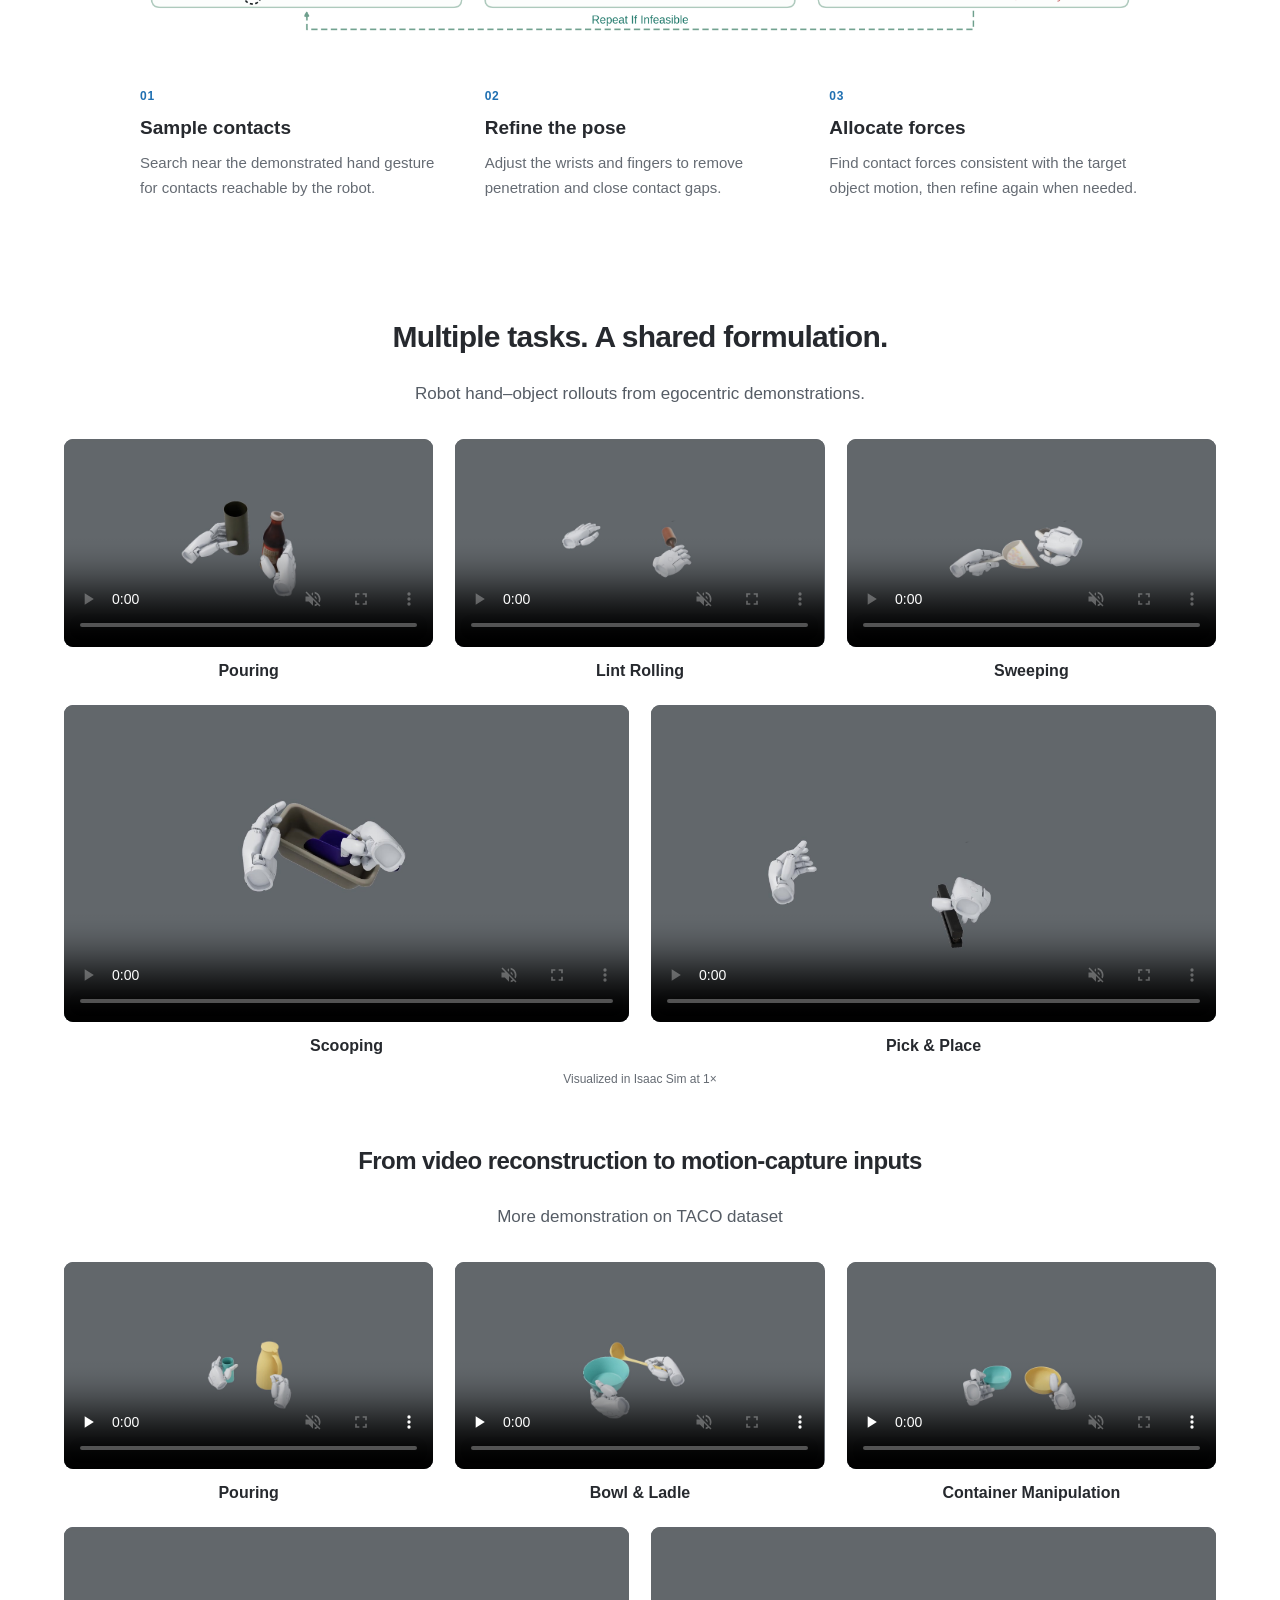
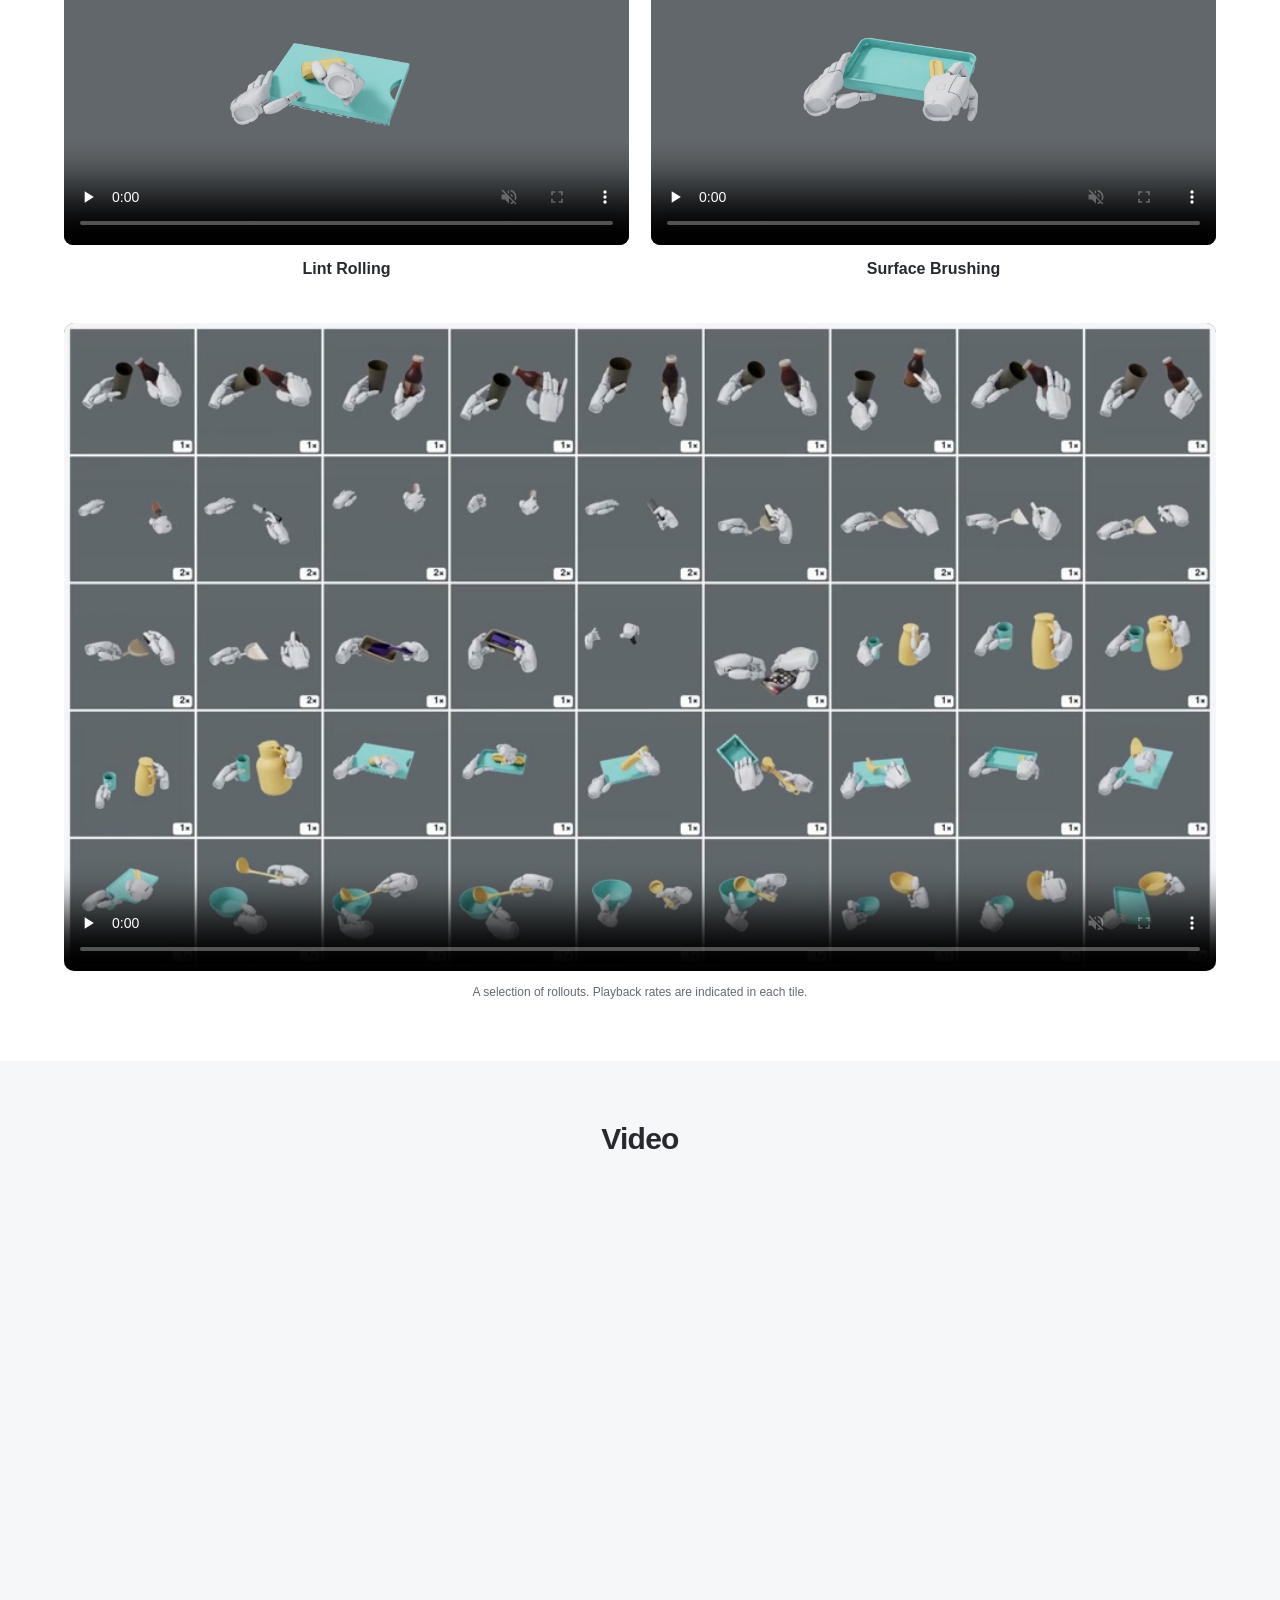
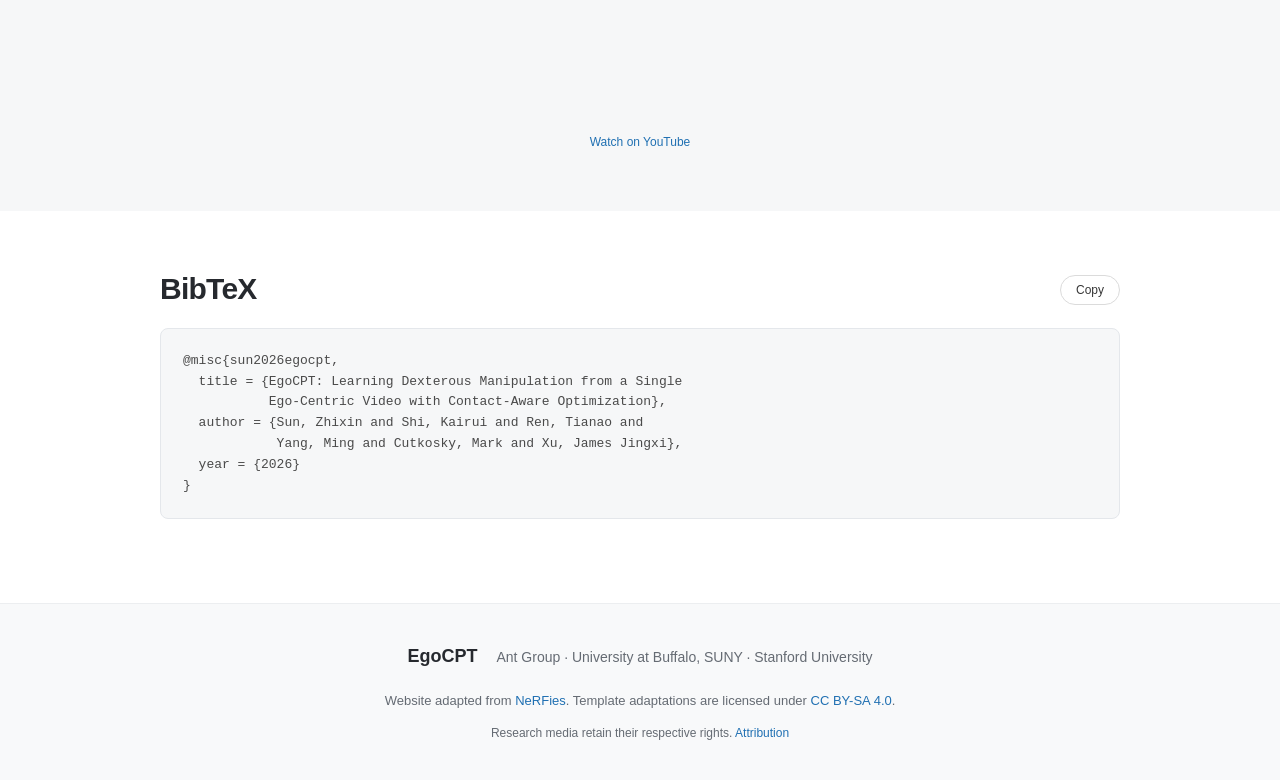
==== commit 111da51c: "Embed YouTube project video and link header button to YouTube" ====
--- a/index.html
+++ b/index.html
@@ -15,7 +15,7 @@
   <link rel="icon" href="static/images/favicon.svg" type="image/svg+xml">
   <link rel="stylesheet" href="static/css/bulma.min.css">
   <link rel="stylesheet" href="static/css/nerfies.css">
-  <link rel="stylesheet" href="static/css/site.css?v=3ef58a541a62">
+  <link rel="stylesheet" href="static/css/site.css?v=8b5aa6634744">
   <link rel="stylesheet" href="static/css/flow.css">
   <script src="static/js/site.js" defer></script>
   <script src="static/js/flow.js" defer></script>
@@ -71,7 +71,7 @@
               <svg class="link-icon" viewBox="0 0 24 24" aria-hidden="true"><path d="M14 3H6a2 2 0 0 0-2 2v14a2 2 0 0 0 2 2h12a2 2 0 0 0 2-2V9z"/><path d="M14 3v6h6M8 13h8M8 17h6"/></svg>
               <span>Paper</span>
             </a>
-            <a class="button is-rounded is-dark" href="#video">
+            <a class="button is-rounded is-dark video-link" href="https://www.youtube.com/watch?v=ekI-HM7igD0" target="_blank" rel="noopener noreferrer" aria-label="Watch the video on YouTube">
               <svg class="link-icon" viewBox="0 0 24 24" aria-hidden="true"><rect x="3" y="5" width="18" height="14" rx="3"/><path d="m10 9 5 3-5 3z"/></svg>
               <span>Video</span>
             </a>
@@ -380,11 +380,10 @@
     <section class="section section-soft" id="video">
       <div class="container is-max-desktop">
         <h2 class="title is-3 has-text-centered">Video</h2>
-        <video class="full-video" controls playsinline preload="none" poster="static/images/video-poster.jpg?v=bb013d7c16e0" aria-label="EgoCPT supplementary video">
-          <source src="static/videos/overview-1080p.mp4?v=1f55f2131f0b" type="video/mp4">
-          Your browser does not support embedded video. <a href="static/videos/overview-1080p.mp4?v=1f55f2131f0b">Download the video.</a>
-        </video>
-        <div class="video-download"><a href="static/videos/overview-1080p.mp4?v=1f55f2131f0b" download>Download video</a><span>3 min 5.5 sec · 1080p</span></div>
+        <div class="publication-video">
+          <iframe src="https://www.youtube.com/embed/ekI-HM7igD0" title="EgoCPT project video" loading="lazy" allow="accelerometer; autoplay; clipboard-write; encrypted-media; gyroscope; picture-in-picture; web-share" referrerpolicy="strict-origin-when-cross-origin" allowfullscreen></iframe>
+        </div>
+        <p class="media-note has-text-centered"><a href="https://www.youtube.com/watch?v=ekI-HM7igD0" target="_blank" rel="noopener noreferrer">Watch on YouTube</a></p>
       </div>
     </section>
 
--- a/static/css/site.css
+++ b/static/css/site.css
@@ -101,8 +101,7 @@
 .taco-gallery .result-card:nth-last-child(-n+2) { grid-column: span 3; }
 .wall-block { margin-top: 42px; }
 .success-wall { width: 100%; border-radius: 10px; display: block; aspect-ratio: 16/9; background: #62676d; }
-.full-video { width: 100%; display: block; border-radius: 10px; background: #e8e9eb; aspect-ratio: 16/9; }
-.video-download { display: flex; justify-content: space-between; gap: 16px; font-size: 13px; margin-top: 14px; color: var(--muted); }
+.publication-video iframe { display: block; border: 0; }
 .citation-heading { display: flex; align-items: center; justify-content: space-between; gap: 12px; margin-bottom: 18px; }
 .citation-heading .title { margin: 0 !important; }
 .citation { background: var(--soft); border: 1px solid var(--line); border-radius: 8px; padding: 22px; font-size: 13px; overflow-x: auto; line-height: 1.6; }
@@ -149,7 +148,6 @@
   .task-gallery .result-card:last-child { grid-column: span 2; }
   .result-card figcaption { font-size: 14px; }
   .citation { font-size: 11px; padding: 16px; }
-  .video-download { flex-wrap: wrap; }
   .footer-name span { display: block; margin: 4px 0 0; }
 }
 @media (prefers-reduced-motion: reduce) { html { scroll-behavior: auto; } }
